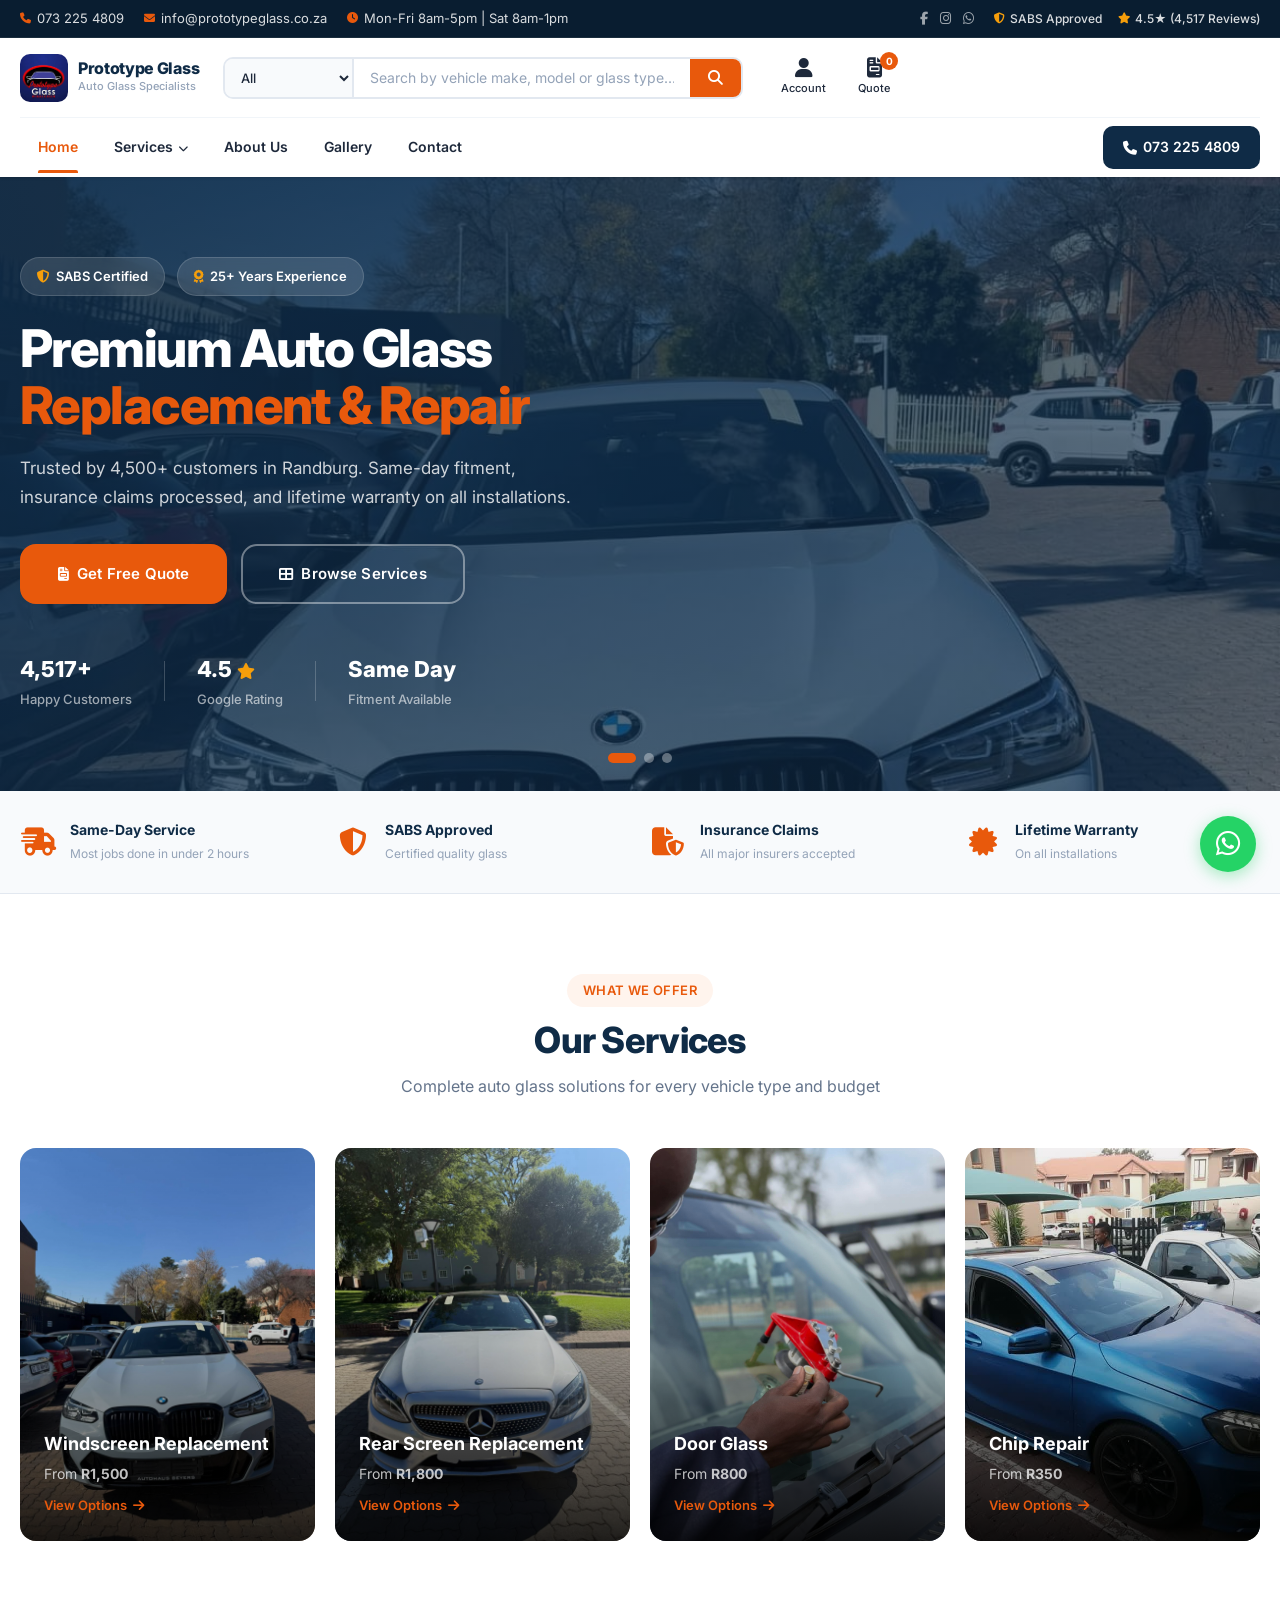
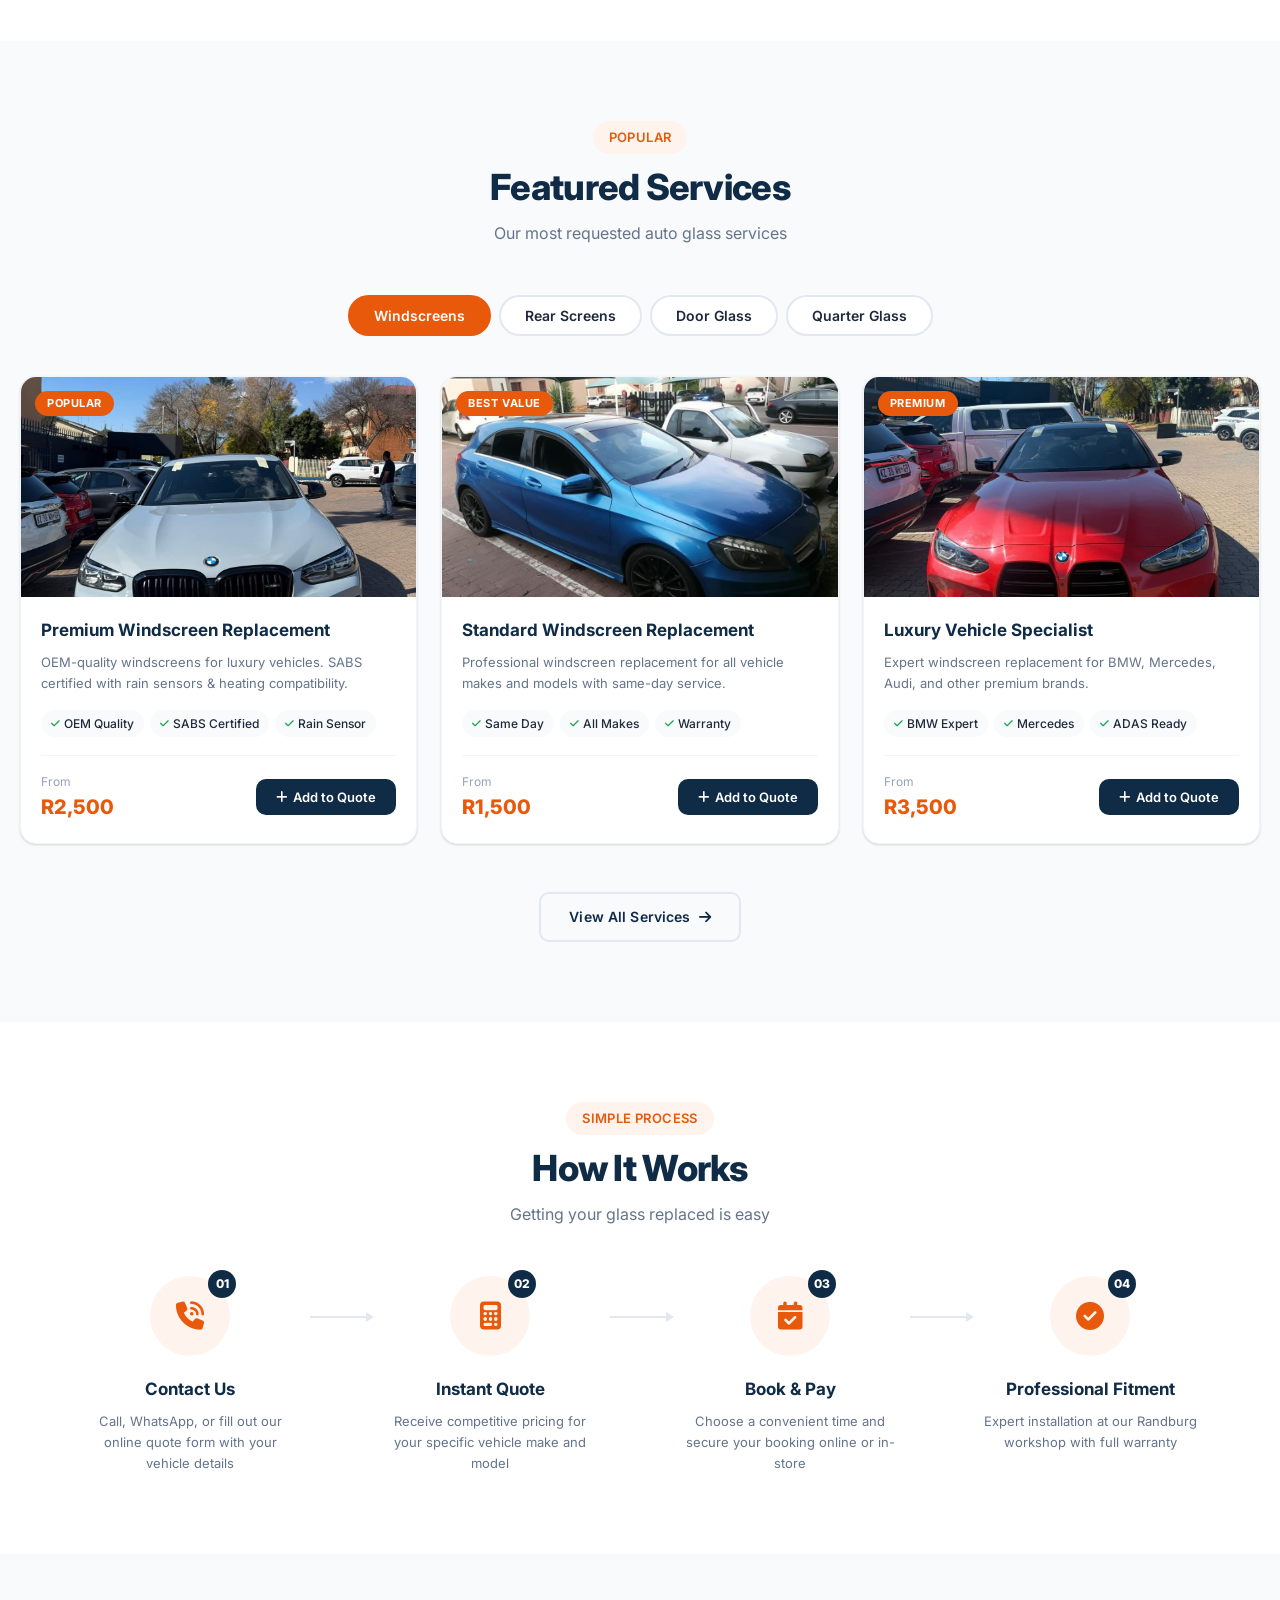
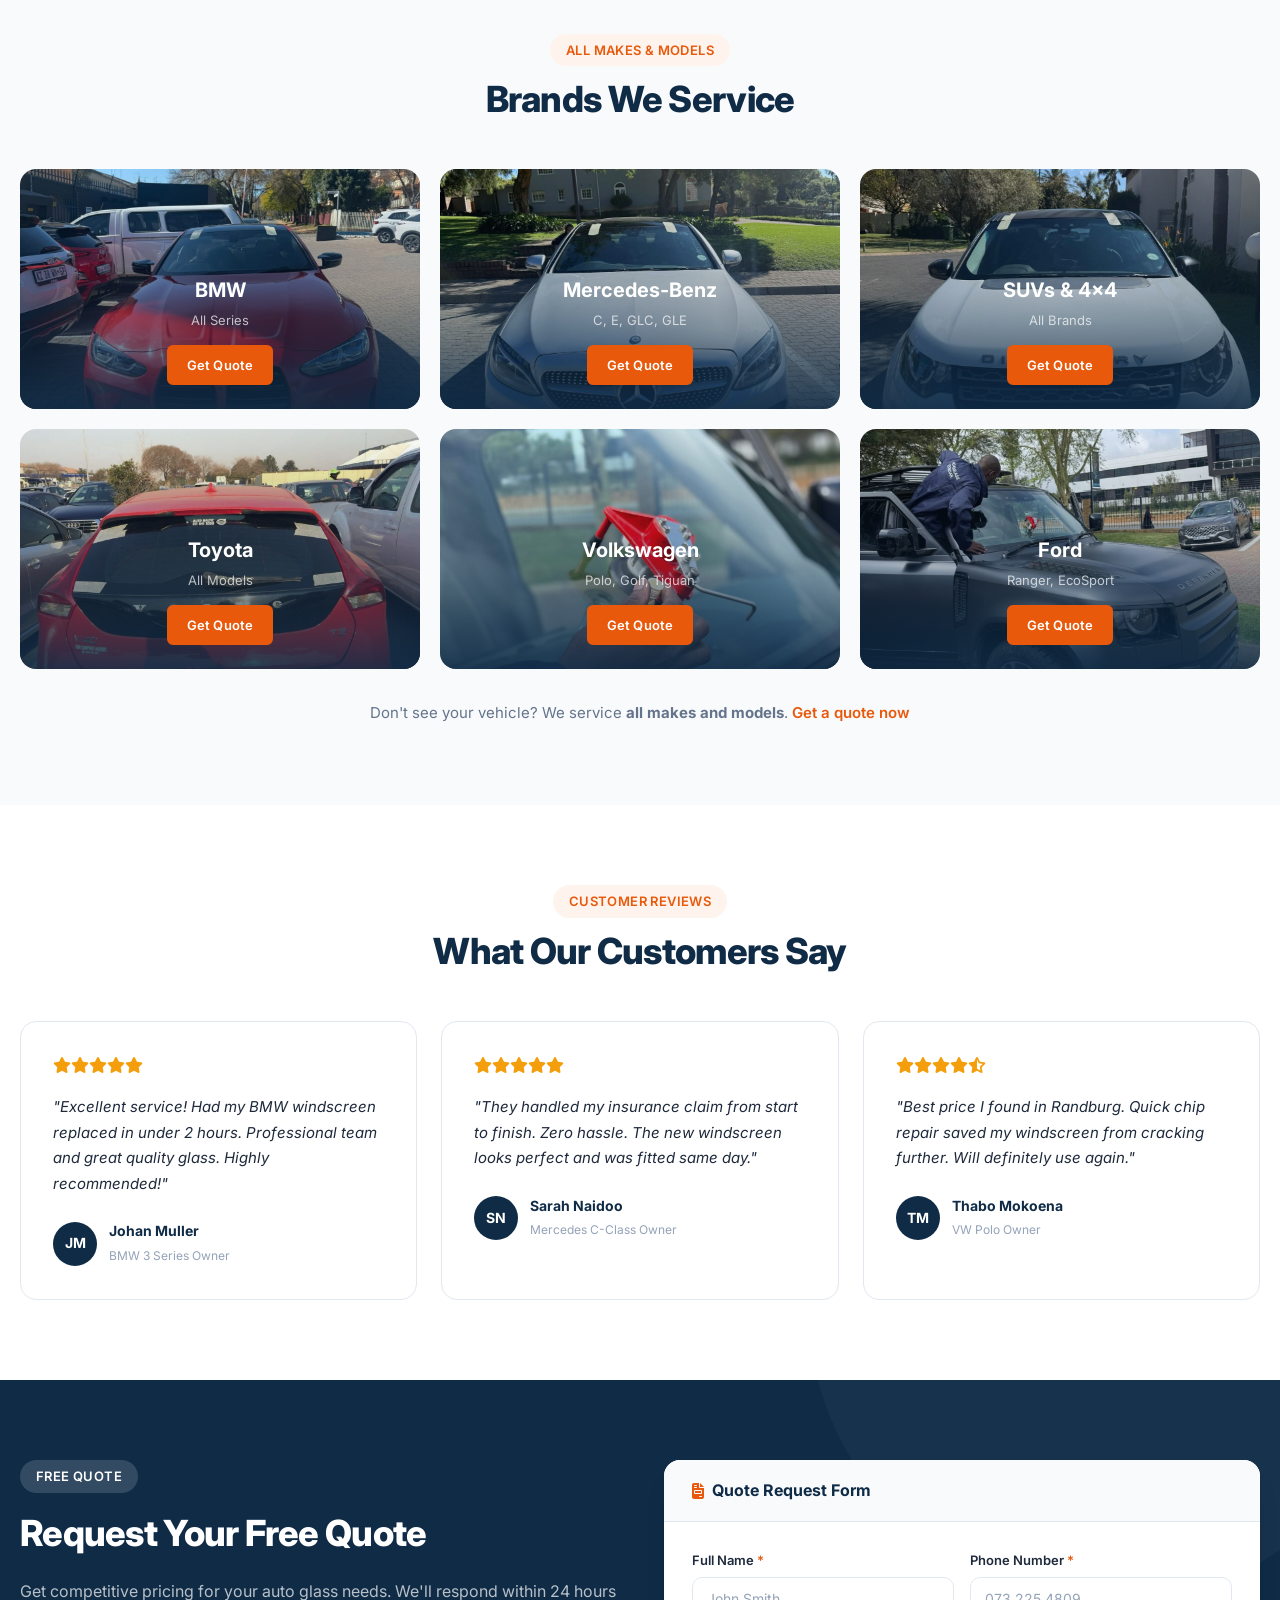
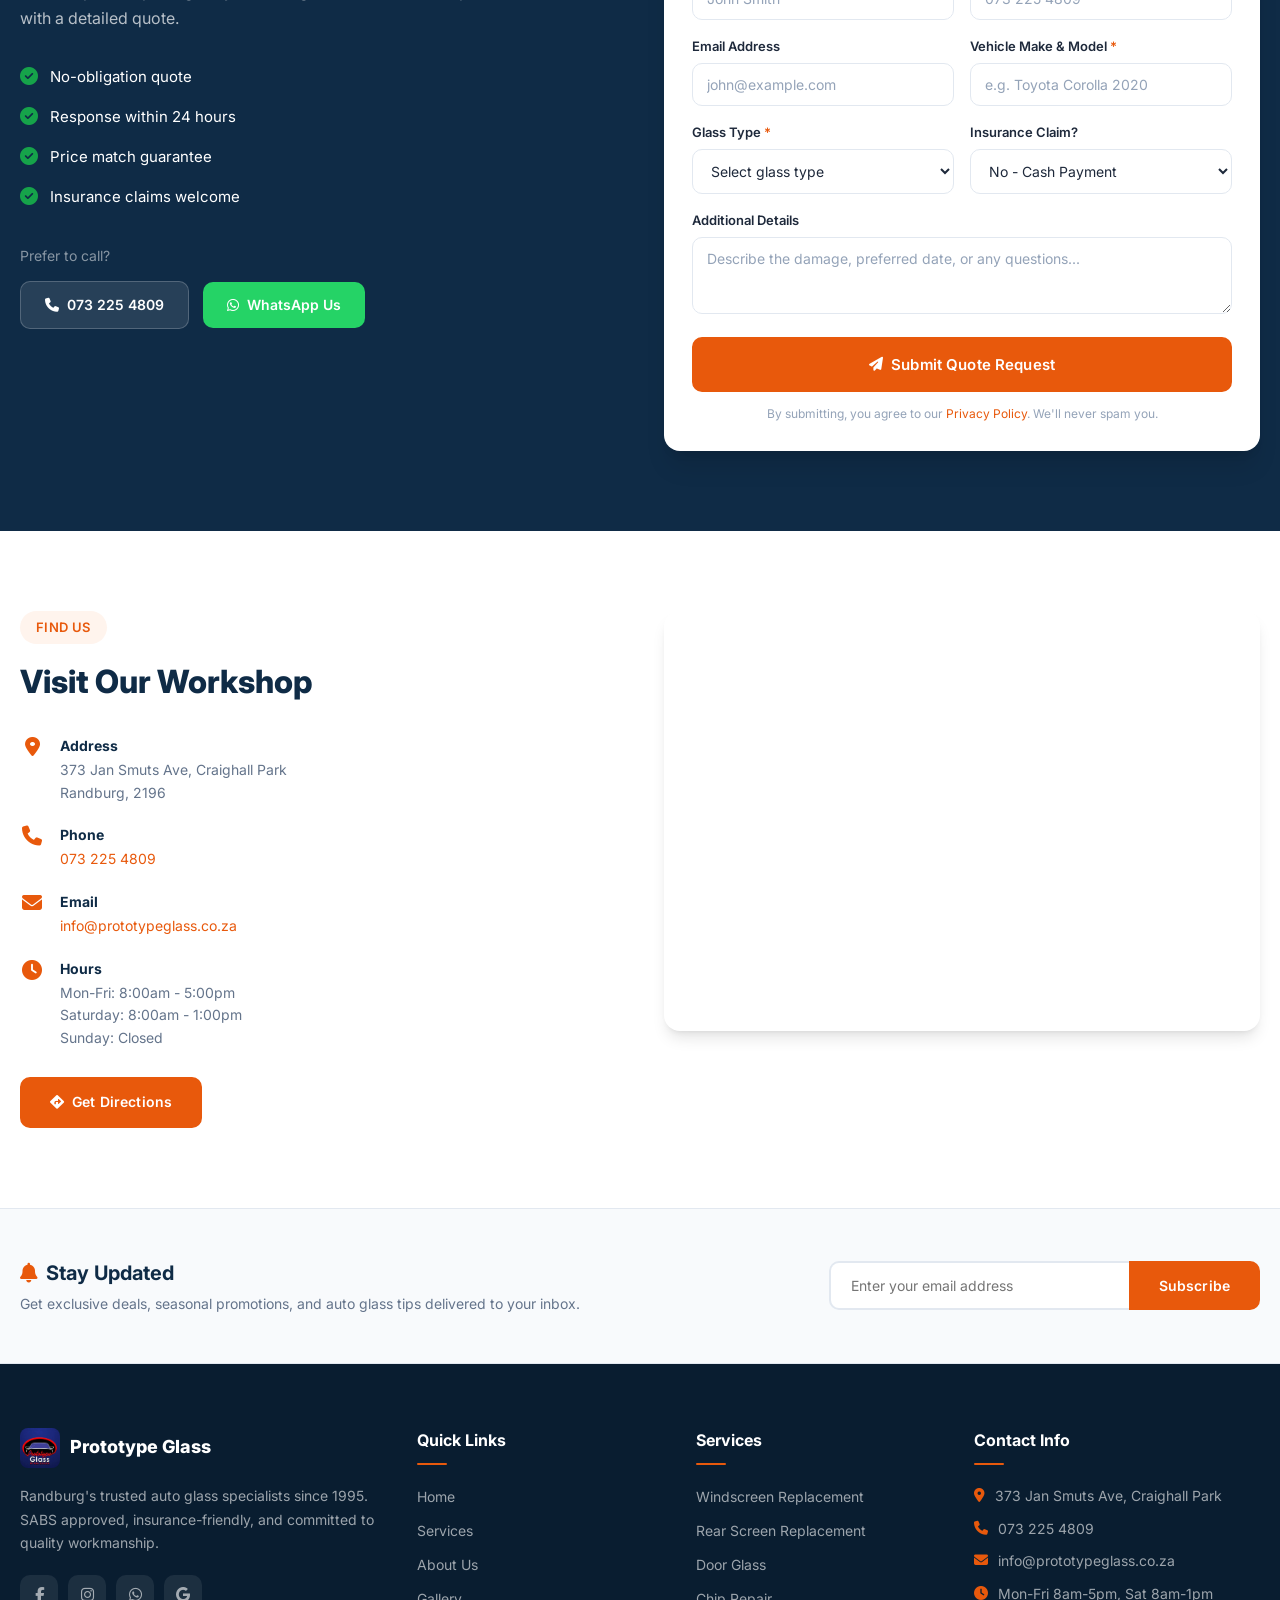
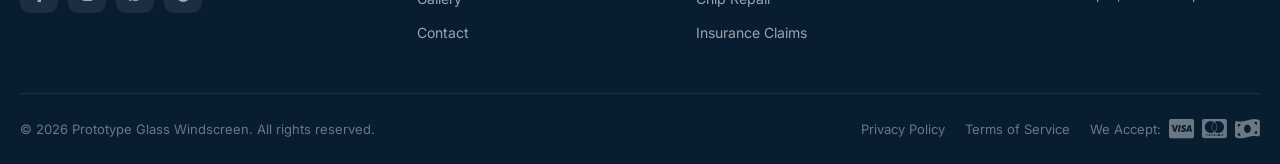
==== index.html @ 31b64b14 "Prototype Glass Windscreen - Professional e-commerce website - 5-page responsive website (index, ser" ====
<!DOCTYPE html>
<html lang="en">
<head>
    <meta charset="UTF-8">
    <meta name="viewport" content="width=device-width, initial-scale=1.0">
    <meta name="description" content="Prototype Glass Windscreen - Premium auto glass replacement & repair in Randburg. SABS approved, insurance claims, same-day service. 4.5★ rated.">
    <meta name="keywords" content="windscreen replacement, auto glass, Randburg, Craighall Park, car glass repair, SABS approved">
    <meta name="csrf-token" content="">
    <title>Prototype Glass Windscreen | Premium Auto Glass - Randburg</title>
    <link rel="stylesheet" href="css/styles.css">
    <link rel="preconnect" href="https://fonts.googleapis.com">
    <link rel="preconnect" href="https://fonts.gstatic.com" crossorigin>
    <link href="https://fonts.googleapis.com/css2?family=Inter:wght@300;400;500;600;700;800&display=swap" rel="stylesheet">
    <link rel="stylesheet" href="https://cdnjs.cloudflare.com/ajax/libs/font-awesome/6.5.1/css/all.min.css">
</head>
<body>
    <!-- Top Bar -->
    <div class="top-bar">
        <div class="container">
            <div class="top-bar-inner">
                <div class="top-bar-left">
                    <a href="tel:0732254809"><i class="fas fa-phone"></i> 073 225 4809</a>
                    <a href="mailto:info@prototypeglass.co.za"><i class="fas fa-envelope"></i> info@prototypeglass.co.za</a>
                    <span class="top-bar-hours"><i class="fas fa-clock"></i> Mon-Fri 8am-5pm | Sat 8am-1pm</span>
                </div>
                <div class="top-bar-right">
                    <div class="top-bar-social">
                        <a href="#" aria-label="Facebook"><i class="fab fa-facebook-f"></i></a>
                        <a href="#" aria-label="Instagram"><i class="fab fa-instagram"></i></a>
                        <a href="#" aria-label="WhatsApp"><i class="fab fa-whatsapp"></i></a>
                    </div>
                    <div class="top-bar-trust">
                        <span><i class="fas fa-shield-halved"></i> SABS Approved</span>
                        <span><i class="fas fa-star"></i> 4.5★ (4,517 Reviews)</span>
                    </div>
                </div>
            </div>
        </div>
    </div>

    <!-- Navigation -->
    <nav class="navbar" id="navbar">
        <div class="container">
            <div class="nav-wrapper">
                <a href="index.html" class="logo">
                    <img src="images/brands/logo.jpeg" alt="Prototype Glass Windscreen">
                    <div class="logo-text">
                        <span class="logo-name">Prototype Glass</span>
                        <span class="logo-tagline">Auto Glass Specialists</span>
                    </div>
                </a>

                <div class="nav-search" id="navSearch">
                    <form action="search.php" method="GET" class="search-form">
                        <select name="category" class="search-category">
                            <option value="all">All</option>
                            <option value="windscreen">Windscreens</option>
                            <option value="rear">Rear Glass</option>
                            <option value="door">Door Glass</option>
                            <option value="repair">Repairs</option>
                        </select>
                        <input type="text" name="q" placeholder="Search by vehicle make, model or glass type..." class="search-input" id="searchInput" autocomplete="off">
                        <button type="submit" class="search-btn"><i class="fas fa-search"></i></button>
                    </form>
                    <div class="search-results" id="searchResults"></div>
                </div>

                <div class="nav-actions">
                    <a href="contact.html" class="nav-action-btn" title="My Account">
                        <i class="fas fa-user"></i>
                        <span>Account</span>
                    </a>
                    <a href="#quote" class="nav-action-btn nav-quote-btn" title="Quote Basket" id="quoteBasketBtn">
                        <i class="fas fa-file-invoice"></i>
                        <span>Quote</span>
                        <span class="quote-count" id="quoteCount">0</span>
                    </a>
                </div>

                <button class="mobile-toggle" id="mobileToggle" aria-label="Menu">
                    <span></span>
                    <span></span>
                    <span></span>
                </button>
            </div>

            <div class="nav-menu-wrapper" id="navMenuWrapper">
                <ul class="nav-menu" id="navMenu">
                    <li><a href="index.html" class="active">Home</a></li>
                    <li class="has-dropdown">
                        <a href="services.html">Services <i class="fas fa-chevron-down"></i></a>
                        <div class="mega-dropdown">
                            <div class="mega-col">
                                <h4>Replacement</h4>
                                <a href="services.html#windscreen">Windscreen Replacement</a>
                                <a href="services.html#rear">Rear Screen Replacement</a>
                                <a href="services.html#door">Door Glass</a>
                                <a href="services.html#quarter">Quarter Glass</a>
                            </div>
                            <div class="mega-col">
                                <h4>Repair & More</h4>
                                <a href="services.html#chip">Chip Repair</a>
                                <a href="services.html#insurance">Insurance Claims</a>
                                <a href="services.html#calibration">ADAS Calibration</a>
                                <a href="services.html#tinting">Window Tinting</a>
                            </div>
                            <div class="mega-col mega-promo">
                                <img src="images/services/WhatsApp Image 2026-04-15 at 3.09.18 PM.jpeg" alt="Our Work">
                                <p>Premium quality auto glass for every vehicle</p>
                                <a href="services.html" class="mega-cta">View All Services</a>
                            </div>
                        </div>
                    </li>
                    <li><a href="about.html">About Us</a></li>
                    <li><a href="gallery.html">Gallery</a></li>
                    <li><a href="contact.html">Contact</a></li>
                </ul>
                <div class="nav-menu-cta">
                    <a href="tel:0732254809" class="nav-call-btn"><i class="fas fa-phone"></i> 073 225 4809</a>
                </div>
            </div>
        </div>
    </nav>

    <!-- Hero Section -->
    <section class="hero" id="home">
        <div class="hero-slider">
            <div class="hero-slide active" style="background-image: url('images/services/WhatsApp Image 2026-04-15 at 3.09.18 PM.jpeg')"></div>
            <div class="hero-slide" style="background-image: url('images/services/WhatsApp Image 2026-04-15 at 3.09.17 PM.jpeg')"></div>
            <div class="hero-slide" style="background-image: url('images/services/WhatsApp Image 2026-04-15 at 3.09.19 PM.jpeg')"></div>
        </div>
        <div class="hero-overlay"></div>
        <div class="container">
            <div class="hero-content">
                <div class="hero-badge-top">
                    <span><i class="fas fa-shield-halved"></i> SABS Certified</span>
                    <span><i class="fas fa-award"></i> 25+ Years Experience</span>
                </div>
                <h1>Premium Auto Glass<br><span class="text-accent">Replacement & Repair</span></h1>
                <p class="hero-desc">Trusted by 4,500+ customers in Randburg. Same-day fitment, insurance claims processed, and lifetime warranty on all installations.</p>
                <div class="hero-cta">
                    <a href="#quote" class="btn btn-primary btn-lg"><i class="fas fa-file-invoice"></i> Get Free Quote</a>
                    <a href="services.html" class="btn btn-outline-light btn-lg"><i class="fas fa-th-large"></i> Browse Services</a>
                </div>
                <div class="hero-stats">
                    <div class="hero-stat">
                        <strong>4,517+</strong>
                        <span>Happy Customers</span>
                    </div>
                    <div class="hero-stat-divider"></div>
                    <div class="hero-stat">
                        <strong>4.5 <i class="fas fa-star"></i></strong>
                        <span>Google Rating</span>
                    </div>
                    <div class="hero-stat-divider"></div>
                    <div class="hero-stat">
                        <strong>Same Day</strong>
                        <span>Fitment Available</span>
                    </div>
                </div>
            </div>
        </div>
        <div class="hero-slider-nav">
            <button class="slider-dot active" data-slide="0"></button>
            <button class="slider-dot" data-slide="1"></button>
            <button class="slider-dot" data-slide="2"></button>
        </div>
    </section>

    <!-- Trust Bar -->
    <section class="trust-bar">
        <div class="container">
            <div class="trust-items">
                <div class="trust-item">
                    <i class="fas fa-truck-fast"></i>
                    <div>
                        <strong>Same-Day Service</strong>
                        <span>Most jobs done in under 2 hours</span>
                    </div>
                </div>
                <div class="trust-item">
                    <i class="fas fa-shield-halved"></i>
                    <div>
                        <strong>SABS Approved</strong>
                        <span>Certified quality glass</span>
                    </div>
                </div>
                <div class="trust-item">
                    <i class="fas fa-file-shield"></i>
                    <div>
                        <strong>Insurance Claims</strong>
                        <span>All major insurers accepted</span>
                    </div>
                </div>
                <div class="trust-item">
                    <i class="fas fa-certificate"></i>
                    <div>
                        <strong>Lifetime Warranty</strong>
                        <span>On all installations</span>
                    </div>
                </div>
            </div>
        </div>
    </section>

    <!-- Service Categories -->
    <section class="categories" id="services">
        <div class="container">
            <div class="section-header">
                <span class="section-badge">What We Offer</span>
                <h2>Our Services</h2>
                <p>Complete auto glass solutions for every vehicle type and budget</p>
            </div>
            <div class="category-grid">
                <a href="services.html#windscreen" class="category-card">
                    <div class="category-img">
                        <img src="images/services/WhatsApp Image 2026-04-15 at 3.09.18 PM.jpeg" alt="Windscreen Replacement" loading="lazy">
                        <div class="category-overlay"></div>
                    </div>
                    <div class="category-info">
                        <h3>Windscreen Replacement</h3>
                        <p>From <strong>R1,500</strong></p>
                        <span class="category-link">View Options <i class="fas fa-arrow-right"></i></span>
                    </div>
                </a>
                <a href="services.html#rear" class="category-card">
                    <div class="category-img">
                        <img src="images/services/WhatsApp Image 2026-04-15 at 3.09.18 PM (1).jpeg" alt="Rear Screen Replacement" loading="lazy">
                        <div class="category-overlay"></div>
                    </div>
                    <div class="category-info">
                        <h3>Rear Screen Replacement</h3>
                        <p>From <strong>R1,800</strong></p>
                        <span class="category-link">View Options <i class="fas fa-arrow-right"></i></span>
                    </div>
                </a>
                <a href="services.html#door" class="category-card">
                    <div class="category-img">
                        <img src="images/services/WhatsApp Image 2026-04-15 at 3.09.17 PM (1).jpeg" alt="Door Glass" loading="lazy">
                        <div class="category-overlay"></div>
                    </div>
                    <div class="category-info">
                        <h3>Door Glass</h3>
                        <p>From <strong>R800</strong></p>
                        <span class="category-link">View Options <i class="fas fa-arrow-right"></i></span>
                    </div>
                </a>
                <a href="services.html#chip" class="category-card">
                    <div class="category-img">
                        <img src="images/services/WhatsApp Image 2026-04-15 at 3.09.16 PM.jpeg" alt="Chip Repair" loading="lazy">
                        <div class="category-overlay"></div>
                    </div>
                    <div class="category-info">
                        <h3>Chip Repair</h3>
                        <p>From <strong>R350</strong></p>
                        <span class="category-link">View Options <i class="fas fa-arrow-right"></i></span>
                    </div>
                </a>
                <a href="services.html#insurance" class="category-card category-card-wide">
                    <div class="category-img">
                        <img src="images/services/WhatsApp Image 2026-04-15 at 3.09.19 PM.jpeg" alt="Insurance Claims" loading="lazy">
                        <div class="category-overlay"></div>
                    </div>
                    <div class="category-info">
                        <h3>Insurance Claims</h3>
                        <p>We handle <strong>all paperwork</strong></p>
                        <span class="category-link">Learn More <i class="fas fa-arrow-right"></i></span>
                    </div>
                </a>
            </div>
        </div>
    </section>

    <!-- Featured Products / Services -->
    <section class="products" id="products">
        <div class="container">
            <div class="section-header">
                <span class="section-badge">Popular</span>
                <h2>Featured Services</h2>
                <p>Our most requested auto glass services</p>
            </div>
            <div class="product-tabs">
                <button class="product-tab active" data-tab="windscreens">Windscreens</button>
                <button class="product-tab" data-tab="rearscreens">Rear Screens</button>
                <button class="product-tab" data-tab="doorglass">Door Glass</button>
                <button class="product-tab" data-tab="quarterglass">Quarter Glass</button>
            </div>
            <div class="product-grid" id="productGrid">
                <!-- Populated by JS -->
            </div>
            <div class="products-footer">
                <a href="services.html" class="btn btn-outline">View All Services <i class="fas fa-arrow-right"></i></a>
            </div>
        </div>
    </section>

    <!-- How It Works -->
    <section class="process">
        <div class="container">
            <div class="section-header">
                <span class="section-badge">Simple Process</span>
                <h2>How It Works</h2>
                <p>Getting your glass replaced is easy</p>
            </div>
            <div class="process-timeline">
                <div class="process-step">
                    <div class="process-icon">
                        <i class="fas fa-phone-volume"></i>
                        <span class="process-num">01</span>
                    </div>
                    <h3>Contact Us</h3>
                    <p>Call, WhatsApp, or fill out our online quote form with your vehicle details</p>
                </div>
                <div class="process-connector"></div>
                <div class="process-step">
                    <div class="process-icon">
                        <i class="fas fa-calculator"></i>
                        <span class="process-num">02</span>
                    </div>
                    <h3>Instant Quote</h3>
                    <p>Receive competitive pricing for your specific vehicle make and model</p>
                </div>
                <div class="process-connector"></div>
                <div class="process-step">
                    <div class="process-icon">
                        <i class="fas fa-calendar-check"></i>
                        <span class="process-num">03</span>
                    </div>
                    <h3>Book & Pay</h3>
                    <p>Choose a convenient time and secure your booking online or in-store</p>
                </div>
                <div class="process-connector"></div>
                <div class="process-step">
                    <div class="process-icon">
                        <i class="fas fa-check-circle"></i>
                        <span class="process-num">04</span>
                    </div>
                    <h3>Professional Fitment</h3>
                    <p>Expert installation at our Randburg workshop with full warranty</p>
                </div>
            </div>
        </div>
    </section>

    <!-- Brands We Service -->
    <section class="brands-section">
        <div class="container">
            <div class="section-header">
                <span class="section-badge">All Makes & Models</span>
                <h2>Brands We Service</h2>
            </div>
            <div class="brands-showcase">
                <div class="brand-item">
                    <img src="images/services/WhatsApp Image 2026-04-15 at 3.09.17 PM.jpeg" alt="BMW" loading="lazy">
                    <div class="brand-overlay">
                        <h4>BMW</h4>
                        <span>All Series</span>
                        <a href="#quote" class="btn btn-sm btn-primary">Get Quote</a>
                    </div>
                </div>
                <div class="brand-item">
                    <img src="images/services/WhatsApp Image 2026-04-15 at 3.09.18 PM (1).jpeg" alt="Mercedes-Benz" loading="lazy">
                    <div class="brand-overlay">
                        <h4>Mercedes-Benz</h4>
                        <span>C, E, GLC, GLE</span>
                        <a href="#quote" class="btn btn-sm btn-primary">Get Quote</a>
                    </div>
                </div>
                <div class="brand-item">
                    <img src="images/services/WhatsApp Image 2026-04-15 at 3.09.19 PM.jpeg" alt="SUVs & 4x4" loading="lazy">
                    <div class="brand-overlay">
                        <h4>SUVs & 4x4</h4>
                        <span>All Brands</span>
                        <a href="#quote" class="btn btn-sm btn-primary">Get Quote</a>
                    </div>
                </div>
                <div class="brand-item">
                    <img src="images/services/WhatsApp Image 2026-04-15 at 3.09.16 PM (1).jpeg" alt="Toyota" loading="lazy">
                    <div class="brand-overlay">
                        <h4>Toyota</h4>
                        <span>All Models</span>
                        <a href="#quote" class="btn btn-sm btn-primary">Get Quote</a>
                    </div>
                </div>
                <div class="brand-item">
                    <img src="images/services/WhatsApp Image 2026-04-15 at 3.09.17 PM (1).jpeg" alt="VW" loading="lazy">
                    <div class="brand-overlay">
                        <h4>Volkswagen</h4>
                        <span>Polo, Golf, Tiguan</span>
                        <a href="#quote" class="btn btn-sm btn-primary">Get Quote</a>
                    </div>
                </div>
                <div class="brand-item">
                    <img src="images/services/WhatsApp Image 2026-04-15 at 3.09.18 PM (2).jpeg" alt="Ford" loading="lazy">
                    <div class="brand-overlay">
                        <h4>Ford</h4>
                        <span>Ranger, EcoSport</span>
                        <a href="#quote" class="btn btn-sm btn-primary">Get Quote</a>
                    </div>
                </div>
            </div>
            <p class="brands-note">Don't see your vehicle? We service <strong>all makes and models</strong>. <a href="#quote">Get a quote now</a></p>
        </div>
    </section>

    <!-- Testimonials -->
    <section class="testimonials">
        <div class="container">
            <div class="section-header">
                <span class="section-badge">Customer Reviews</span>
                <h2>What Our Customers Say</h2>
            </div>
            <div class="testimonial-slider" id="testimonialSlider">
                <div class="testimonial-card">
                    <div class="testimonial-stars">
                        <i class="fas fa-star"></i><i class="fas fa-star"></i><i class="fas fa-star"></i><i class="fas fa-star"></i><i class="fas fa-star"></i>
                    </div>
                    <p>"Excellent service! Had my BMW windscreen replaced in under 2 hours. Professional team and great quality glass. Highly recommended!"</p>
                    <div class="testimonial-author">
                        <div class="author-avatar">JM</div>
                        <div>
                            <strong>Johan Muller</strong>
                            <span>BMW 3 Series Owner</span>
                        </div>
                    </div>
                </div>
                <div class="testimonial-card">
                    <div class="testimonial-stars">
                        <i class="fas fa-star"></i><i class="fas fa-star"></i><i class="fas fa-star"></i><i class="fas fa-star"></i><i class="fas fa-star"></i>
                    </div>
                    <p>"They handled my insurance claim from start to finish. Zero hassle. The new windscreen looks perfect and was fitted same day."</p>
                    <div class="testimonial-author">
                        <div class="author-avatar">SN</div>
                        <div>
                            <strong>Sarah Naidoo</strong>
                            <span>Mercedes C-Class Owner</span>
                        </div>
                    </div>
                </div>
                <div class="testimonial-card">
                    <div class="testimonial-stars">
                        <i class="fas fa-star"></i><i class="fas fa-star"></i><i class="fas fa-star"></i><i class="fas fa-star"></i><i class="fas fa-star-half-stroke"></i>
                    </div>
                    <p>"Best price I found in Randburg. Quick chip repair saved my windscreen from cracking further. Will definitely use again."</p>
                    <div class="testimonial-author">
                        <div class="author-avatar">TM</div>
                        <div>
                            <strong>Thabo Mokoena</strong>
                            <span>VW Polo Owner</span>
                        </div>
                    </div>
                </div>
            </div>
        </div>
    </section>

    <!-- Quote Section -->
    <section class="quote-section" id="quote">
        <div class="container">
            <div class="quote-wrapper">
                <div class="quote-info">
                    <span class="section-badge section-badge-light">Free Quote</span>
                    <h2>Request Your Free Quote</h2>
                    <p>Get competitive pricing for your auto glass needs. We'll respond within 24 hours with a detailed quote.</p>
                    <div class="quote-features">
                        <div class="quote-feature">
                            <i class="fas fa-check-circle"></i>
                            <span>No-obligation quote</span>
                        </div>
                        <div class="quote-feature">
                            <i class="fas fa-check-circle"></i>
                            <span>Response within 24 hours</span>
                        </div>
                        <div class="quote-feature">
                            <i class="fas fa-check-circle"></i>
                            <span>Price match guarantee</span>
                        </div>
                        <div class="quote-feature">
                            <i class="fas fa-check-circle"></i>
                            <span>Insurance claims welcome</span>
                        </div>
                    </div>
                    <div class="quote-contact">
                        <p>Prefer to call?</p>
                        <a href="tel:0732254809" class="quote-phone"><i class="fas fa-phone"></i> 073 225 4809</a>
                        <a href="https://wa.me/27732254809" class="quote-whatsapp" target="_blank"><i class="fab fa-whatsapp"></i> WhatsApp Us</a>
                    </div>
                </div>
                <div class="quote-form-card">
                    <div class="quote-form-header">
                        <h3><i class="fas fa-file-invoice"></i> Quote Request Form</h3>
                    </div>
                    <form id="quoteForm" action="php/submit-quote.php" method="POST">
                        <div class="form-row">
                            <div class="form-group">
                                <label for="name">Full Name <span class="required">*</span></label>
                                <input type="text" id="name" name="name" placeholder="John Smith" required>
                            </div>
                            <div class="form-group">
                                <label for="phone">Phone Number <span class="required">*</span></label>
                                <input type="tel" id="phone" name="phone" placeholder="073 225 4809" required>
                            </div>
                        </div>
                        <div class="form-row">
                            <div class="form-group">
                                <label for="email">Email Address</label>
                                <input type="email" id="email" name="email" placeholder="john@example.com">
                            </div>
                            <div class="form-group">
                                <label for="vehicle">Vehicle Make & Model <span class="required">*</span></label>
                                <input type="text" id="vehicle" name="vehicle" placeholder="e.g. Toyota Corolla 2020" required>
                            </div>
                        </div>
                        <div class="form-row">
                            <div class="form-group">
                                <label for="glassType">Glass Type <span class="required">*</span></label>
                                <select id="glassType" name="glassType" required>
                                    <option value="">Select glass type</option>
                                    <option value="windscreen">Windscreen</option>
                                    <option value="rear-screen">Rear Screen</option>
                                    <option value="door-glass">Door Glass</option>
                                    <option value="quarter-glass">Quarter Glass</option>
                                    <option value="chip-repair">Chip Repair</option>
                                    <option value="other">Other</option>
                                </select>
                            </div>
                            <div class="form-group">
                                <label for="insurance">Insurance Claim?</label>
                                <select id="insurance" name="insurance">
                                    <option value="no">No - Cash Payment</option>
                                    <option value="yes">Yes - Insurance Claim</option>
                                </select>
                            </div>
                        </div>
                        <div class="form-group">
                            <label for="message">Additional Details</label>
                            <textarea id="message" name="message" rows="3" placeholder="Describe the damage, preferred date, or any questions..."></textarea>
                        </div>
                        <button type="submit" class="btn btn-primary btn-block">
                            <i class="fas fa-paper-plane"></i> Submit Quote Request
                        </button>
                        <p class="form-disclaimer">By submitting, you agree to our <a href="#">Privacy Policy</a>. We'll never spam you.</p>
                    </form>
                </div>
            </div>
        </div>
    </section>

    <!-- Location -->
    <section class="location-section" id="location">
        <div class="container">
            <div class="location-grid">
                <div class="location-info">
                    <span class="section-badge">Find Us</span>
                    <h2>Visit Our Workshop</h2>
                    <div class="location-details">
                        <div class="location-detail">
                            <i class="fas fa-location-dot"></i>
                            <div>
                                <strong>Address</strong>
                                <p>373 Jan Smuts Ave, Craighall Park<br>Randburg, 2196</p>
                            </div>
                        </div>
                        <div class="location-detail">
                            <i class="fas fa-phone"></i>
                            <div>
                                <strong>Phone</strong>
                                <p><a href="tel:0732254809">073 225 4809</a></p>
                            </div>
                        </div>
                        <div class="location-detail">
                            <i class="fas fa-envelope"></i>
                            <div>
                                <strong>Email</strong>
                                <p><a href="mailto:info@prototypeglass.co.za">info@prototypeglass.co.za</a></p>
                            </div>
                        </div>
                        <div class="location-detail">
                            <i class="fas fa-clock"></i>
                            <div>
                                <strong>Hours</strong>
                                <p>Mon-Fri: 8:00am - 5:00pm<br>Saturday: 8:00am - 1:00pm<br>Sunday: Closed</p>
                            </div>
                        </div>
                    </div>
                    <a href="contact.html" class="btn btn-primary"><i class="fas fa-directions"></i> Get Directions</a>
                </div>
                <div class="location-map">
                    <iframe 
                        src="https://www.google.com/maps/embed?pb=!1m18!1m12!1m3!1d3583.123456789!2d28.044123456789!3d-26.134567890123!2m3!1f0!2f0!3f0!3m2!1i1024!2i768!4f13.1!3m3!1m2!1s0x0%3A0x0!2zMjbCsDA4JzA0LjQiUyAyOMKwMDInMzguOCJF!5e0!3m2!1sen!2sza!4v1234567890123!5m2!1sen!2sza" 
                        width="100%" 
                        height="100%" 
                        style="border:0; border-radius: 16px;" 
                        allowfullscreen="" 
                        loading="lazy"
                        referrerpolicy="no-referrer-when-downgrade">
                    </iframe>
                </div>
            </div>
        </div>
    </section>

    <!-- Newsletter -->
    <section class="newsletter">
        <div class="container">
            <div class="newsletter-inner">
                <div class="newsletter-text">
                    <h3><i class="fas fa-bell"></i> Stay Updated</h3>
                    <p>Get exclusive deals, seasonal promotions, and auto glass tips delivered to your inbox.</p>
                </div>
                <form class="newsletter-form" action="php/newsletter.php" method="POST">
                    <input type="email" name="newsletter_email" placeholder="Enter your email address" required>
                    <button type="submit" class="btn btn-primary">Subscribe</button>
                </form>
            </div>
        </div>
    </section>

    <!-- Footer -->
    <footer class="footer">
        <div class="container">
            <div class="footer-top">
                <div class="footer-col footer-about">
                    <a href="index.html" class="footer-logo">
                        <img src="images/brands/logo.jpeg" alt="Prototype Glass">
                        <span>Prototype Glass</span>
                    </a>
                    <p>Randburg's trusted auto glass specialists since 1995. SABS approved, insurance-friendly, and committed to quality workmanship.</p>
                    <div class="footer-social">
                        <a href="#" aria-label="Facebook"><i class="fab fa-facebook-f"></i></a>
                        <a href="#" aria-label="Instagram"><i class="fab fa-instagram"></i></a>
                        <a href="https://wa.me/27732254809" aria-label="WhatsApp"><i class="fab fa-whatsapp"></i></a>
                        <a href="#" aria-label="Google"><i class="fab fa-google"></i></a>
                    </div>
                </div>
                <div class="footer-col">
                    <h4>Quick Links</h4>
                    <ul>
                        <li><a href="index.html">Home</a></li>
                        <li><a href="services.html">Services</a></li>
                        <li><a href="about.html">About Us</a></li>
                        <li><a href="gallery.html">Gallery</a></li>
                        <li><a href="contact.html">Contact</a></li>
                    </ul>
                </div>
                <div class="footer-col">
                    <h4>Services</h4>
                    <ul>
                        <li><a href="services.html#windscreen">Windscreen Replacement</a></li>
                        <li><a href="services.html#rear">Rear Screen Replacement</a></li>
                        <li><a href="services.html#door">Door Glass</a></li>
                        <li><a href="services.html#chip">Chip Repair</a></li>
                        <li><a href="services.html#insurance">Insurance Claims</a></li>
                    </ul>
                </div>
                <div class="footer-col">
                    <h4>Contact Info</h4>
                    <ul class="footer-contact">
                        <li><i class="fas fa-location-dot"></i> 373 Jan Smuts Ave, Craighall Park</li>
                        <li><i class="fas fa-phone"></i> <a href="tel:0732254809">073 225 4809</a></li>
                        <li><i class="fas fa-envelope"></i> <a href="mailto:info@prototypeglass.co.za">info@prototypeglass.co.za</a></li>
                        <li><i class="fas fa-clock"></i> Mon-Fri 8am-5pm, Sat 8am-1pm</li>
                    </ul>
                </div>
            </div>
            <div class="footer-bottom">
                <div class="footer-bottom-left">
                    <p>&copy; 2026 Prototype Glass Windscreen. All rights reserved.</p>
                </div>
                <div class="footer-bottom-right">
                    <a href="#">Privacy Policy</a>
                    <a href="#">Terms of Service</a>
                    <div class="footer-payment">
                        <span>We Accept:</span>
                        <i class="fab fa-cc-visa"></i>
                        <i class="fab fa-cc-mastercard"></i>
                        <i class="fas fa-money-bill-wave"></i>
                    </div>
                </div>
            </div>
        </div>
    </footer>

    <!-- Scroll to Top -->
    <button id="scrollTop" class="scroll-top" aria-label="Scroll to top">
        <i class="fas fa-chevron-up"></i>
    </button>

    <!-- WhatsApp Float -->
    <a href="https://wa.me/27732254809" class="whatsapp-float" target="_blank" aria-label="Chat on WhatsApp">
        <i class="fab fa-whatsapp"></i>
    </a>

    <script src="js/main.js"></script>
</body>
</html>
---- css/styles.css ----
/* ============================================
   PROTOTYPE GLASS WINDSCREEN - E-COMMERCE CSS
   Professional Auto Glass Platform
   ============================================ */

/* === CSS Variables === */
:root {
    --primary: #0f2b46;
    --primary-dark: #091d30;
    --primary-light: #1a3d5c;
    --accent: #e8590c;
    --accent-hover: #d14b08;
    --accent-light: #fff4ed;
    --secondary: #0ea5e9;
    --secondary-light: #e0f2fe;
    --success: #16a34a;
    --warning: #f59e0b;
    --text: #1e293b;
    --text-light: #64748b;
    --text-muted: #94a3b8;
    --bg: #ffffff;
    --bg-light: #f8fafc;
    --bg-dark: #f1f5f9;
    --border: #e2e8f0;
    --border-light: #f1f5f9;
    --shadow-sm: 0 1px 2px rgba(0,0,0,0.05);
    --shadow: 0 1px 3px rgba(0,0,0,0.1), 0 1px 2px rgba(0,0,0,0.06);
    --shadow-md: 0 4px 6px -1px rgba(0,0,0,0.1), 0 2px 4px -2px rgba(0,0,0,0.1);
    --shadow-lg: 0 10px 15px -3px rgba(0,0,0,0.1), 0 4px 6px -4px rgba(0,0,0,0.1);
    --shadow-xl: 0 20px 25px -5px rgba(0,0,0,0.1), 0 8px 10px -6px rgba(0,0,0,0.1);
    --radius-sm: 6px;
    --radius: 10px;
    --radius-lg: 16px;
    --radius-xl: 24px;
    --transition: all 0.3s cubic-bezier(0.4, 0, 0.2, 1);
    --font: 'Inter', -apple-system, BlinkMacSystemFont, 'Segoe UI', sans-serif;
}

/* === Reset & Base === */
*, *::before, *::after {
    margin: 0;
    padding: 0;
    box-sizing: border-box;
}

html {
    scroll-behavior: smooth;
    -webkit-font-smoothing: antialiased;
}

body {
    font-family: var(--font);
    font-size: 15px;
    line-height: 1.6;
    color: var(--text);
    background: var(--bg);
    overflow-x: hidden;
}

img {
    max-width: 100%;
    height: auto;
    display: block;
}

a {
    text-decoration: none;
    color: inherit;
    transition: var(--transition);
}

ul { list-style: none; }

.container {
    max-width: 1280px;
    margin: 0 auto;
    padding: 0 20px;
}

/* === Buttons === */
.btn {
    display: inline-flex;
    align-items: center;
    gap: 8px;
    padding: 12px 28px;
    border-radius: var(--radius);
    font-weight: 600;
    font-size: 14px;
    border: 2px solid transparent;
    cursor: pointer;
    transition: var(--transition);
    font-family: var(--font);
    letter-spacing: 0.01em;
}
.btn i { font-size: 14px; }

.btn-primary {
    background: var(--accent);
    color: #fff;
    border-color: var(--accent);
}
.btn-primary:hover {
    background: var(--accent-hover);
    border-color: var(--accent-hover);
    transform: translateY(-2px);
    box-shadow: 0 6px 20px rgba(232, 89, 12, 0.35);
}

.btn-outline {
    background: transparent;
    color: var(--primary);
    border-color: var(--border);
}
.btn-outline:hover {
    border-color: var(--accent);
    color: var(--accent);
    transform: translateY(-2px);
}

.btn-outline-light {
    background: transparent;
    color: #fff;
    border-color: rgba(255,255,255,0.4);
}
.btn-outline-light:hover {
    background: #fff;
    color: var(--primary);
    border-color: #fff;
    transform: translateY(-2px);
}

.btn-lg {
    padding: 16px 36px;
    font-size: 15px;
    border-radius: var(--radius-lg);
}

.btn-sm {
    padding: 8px 18px;
    font-size: 13px;
    border-radius: var(--radius-sm);
}

.btn-block {
    width: 100%;
    justify-content: center;
    padding: 16px;
    font-size: 15px;
}

/* === Section Styling === */
.section-header {
    text-align: center;
    margin-bottom: 48px;
}

.section-badge {
    display: inline-block;
    background: var(--accent-light);
    color: var(--accent);
    padding: 6px 16px;
    border-radius: 50px;
    font-size: 13px;
    font-weight: 600;
    letter-spacing: 0.03em;
    text-transform: uppercase;
    margin-bottom: 12px;
}

.section-badge-light {
    background: rgba(255,255,255,0.15);
    color: #fff;
}

.section-header h2 {
    font-size: 36px;
    font-weight: 800;
    color: var(--primary);
    margin-bottom: 12px;
    letter-spacing: -0.02em;
    line-height: 1.2;
}

.section-header p {
    font-size: 16px;
    color: var(--text-light);
    max-width: 560px;
    margin: 0 auto;
}

/* ============================================
   TOP BAR
   ============================================ */
.top-bar {
    background: var(--primary-dark);
    color: rgba(255,255,255,0.85);
    font-size: 13px;
    padding: 8px 0;
    border-bottom: 1px solid rgba(255,255,255,0.08);
}

.top-bar-inner {
    display: flex;
    justify-content: space-between;
    align-items: center;
    flex-wrap: wrap;
    gap: 10px;
}

.top-bar-left {
    display: flex;
    align-items: center;
    gap: 20px;
}

.top-bar-left a {
    color: rgba(255,255,255,0.85);
    display: flex;
    align-items: center;
    gap: 6px;
}
.top-bar-left a:hover { color: var(--accent); }
.top-bar-left i { font-size: 11px; color: var(--accent); }

.top-bar-hours {
    display: flex;
    align-items: center;
    gap: 6px;
}
.top-bar-hours i { font-size: 11px; color: var(--accent); }

.top-bar-right {
    display: flex;
    align-items: center;
    gap: 20px;
}

.top-bar-social {
    display: flex;
    gap: 12px;
}
.top-bar-social a {
    color: rgba(255,255,255,0.6);
    font-size: 13px;
}
.top-bar-social a:hover { color: #fff; }

.top-bar-trust {
    display: flex;
    gap: 16px;
}
.top-bar-trust span {
    display: flex;
    align-items: center;
    gap: 5px;
    font-size: 12px;
    font-weight: 500;
}
.top-bar-trust i {
    color: var(--warning);
    font-size: 11px;
}

/* ============================================
   NAVBAR
   ============================================ */
.navbar {
    background: #fff;
    position: sticky;
    top: 0;
    z-index: 1000;
    box-shadow: var(--shadow);
    transition: var(--transition);
}

.navbar.scrolled {
    box-shadow: var(--shadow-lg);
}

.nav-wrapper {
    display: flex;
    align-items: center;
    gap: 24px;
    padding: 12px 0;
}

.logo {
    display: flex;
    align-items: center;
    gap: 10px;
    flex-shrink: 0;
}

.logo img {
    width: 48px;
    height: 48px;
    border-radius: 10px;
    object-fit: cover;
}

.logo-text {
    display: flex;
    flex-direction: column;
}

.logo-name {
    font-size: 16px;
    font-weight: 800;
    color: var(--primary);
    line-height: 1.1;
    letter-spacing: -0.02em;
}

.logo-tagline {
    font-size: 11px;
    color: var(--text-muted);
    font-weight: 500;
}

/* Search Bar */
.nav-search {
    flex: 1;
    max-width: 520px;
    position: relative;
}

.search-form {
    display: flex;
    border: 2px solid var(--border);
    border-radius: var(--radius);
    overflow: hidden;
    transition: var(--transition);
}

.search-form:focus-within {
    border-color: var(--accent);
    box-shadow: 0 0 0 3px rgba(232, 89, 12, 0.1);
}

.search-category {
    padding: 10px 12px;
    border: none;
    background: var(--bg-light);
    font-size: 13px;
    font-weight: 500;
    color: var(--text);
    border-right: 2px solid var(--border);
    cursor: pointer;
    font-family: var(--font);
    min-width: 110px;
}

.search-input {
    flex: 1;
    padding: 10px 16px;
    border: none;
    font-size: 14px;
    background: #fff;
    font-family: var(--font);
    color: var(--text);
    min-width: 0;
}
.search-input:focus { outline: none; }
.search-input::placeholder { color: var(--text-muted); }

.search-btn {
    padding: 10px 18px;
    background: var(--accent);
    border: none;
    color: #fff;
    cursor: pointer;
    font-size: 15px;
    transition: var(--transition);
}
.search-btn:hover { background: var(--accent-hover); }

.search-results {
    position: absolute;
    top: calc(100% + 4px);
    left: 0;
    right: 0;
    background: #fff;
    border-radius: var(--radius);
    box-shadow: var(--shadow-xl);
    display: none;
    z-index: 100;
    border: 1px solid var(--border);
    max-height: 320px;
    overflow-y: auto;
}

/* Nav Actions */
.nav-actions {
    display: flex;
    align-items: center;
    gap: 4px;
    flex-shrink: 0;
}

.nav-action-btn {
    display: flex;
    flex-direction: column;
    align-items: center;
    padding: 8px 14px;
    border-radius: var(--radius);
    color: var(--text);
    font-size: 11px;
    font-weight: 500;
    position: relative;
    transition: var(--transition);
}
.nav-action-btn i { font-size: 20px; margin-bottom: 2px; }
.nav-action-btn:hover {
    color: var(--accent);
    background: var(--accent-light);
}

.nav-quote-btn { position: relative; }

.quote-count {
    position: absolute;
    top: 2px;
    right: 6px;
    background: var(--accent);
    color: #fff;
    font-size: 10px;
    font-weight: 700;
    width: 18px;
    height: 18px;
    border-radius: 50%;
    display: flex;
    align-items: center;
    justify-content: center;
}

/* Mobile Toggle */
.mobile-toggle {
    display: none;
    flex-direction: column;
    gap: 5px;
    width: 28px;
    background: none;
    border: none;
    cursor: pointer;
    padding: 4px 0;
}
.mobile-toggle span {
    display: block;
    width: 100%;
    height: 2.5px;
    background: var(--primary);
    border-radius: 2px;
    transition: var(--transition);
}

/* Nav Menu */
.nav-menu-wrapper {
    border-top: 1px solid var(--border-light);
    display: flex;
    align-items: center;
}

.nav-menu {
    display: flex;
    align-items: center;
    gap: 0;
    padding: 0;
}

.nav-menu > li > a {
    display: flex;
    align-items: center;
    gap: 5px;
    padding: 14px 18px;
    font-size: 14px;
    font-weight: 600;
    color: var(--text);
    position: relative;
    transition: var(--transition);
}
.nav-menu > li > a i { font-size: 10px; }

.nav-menu > li > a::after {
    content: '';
    position: absolute;
    bottom: 0;
    left: 18px;
    right: 18px;
    height: 2.5px;
    background: var(--accent);
    border-radius: 2px 2px 0 0;
    transform: scaleX(0);
    transition: var(--transition);
}

.nav-menu > li > a:hover,
.nav-menu > li > a.active {
    color: var(--accent);
}

.nav-menu > li > a:hover::after,
.nav-menu > li > a.active::after {
    transform: scaleX(1);
}

.nav-menu-cta {
    margin-left: auto;
    padding: 8px 0;
}

.nav-call-btn {
    display: inline-flex;
    align-items: center;
    gap: 6px;
    padding: 10px 20px;
    background: var(--primary);
    color: #fff;
    border-radius: var(--radius);
    font-size: 14px;
    font-weight: 600;
}
.nav-call-btn:hover {
    background: var(--primary-light);
    transform: translateY(-1px);
}

/* Mega Dropdown */
.has-dropdown { position: relative; }

.mega-dropdown {
    position: absolute;
    top: 100%;
    left: 0;
    display: none;
    grid-template-columns: 1fr 1fr 200px;
    gap: 0;
    background: #fff;
    border-radius: 0 0 var(--radius-lg) var(--radius-lg);
    box-shadow: var(--shadow-xl);
    min-width: 580px;
    border: 1px solid var(--border);
    border-top: 3px solid var(--accent);
    z-index: 100;
    overflow: hidden;
}

.has-dropdown:hover .mega-dropdown {
    display: grid;
    animation: fadeDown 0.25s ease;
}

@keyframes fadeDown {
    from { opacity: 0; transform: translateY(-8px); }
    to { opacity: 1; transform: translateY(0); }
}

.mega-col {
    padding: 24px;
}

.mega-col h4 {
    font-size: 13px;
    font-weight: 700;
    color: var(--text-muted);
    text-transform: uppercase;
    letter-spacing: 0.05em;
    margin-bottom: 12px;
}

.mega-col a {
    display: block;
    padding: 7px 0;
    font-size: 14px;
    color: var(--text);
    font-weight: 500;
}
.mega-col a:hover { color: var(--accent); padding-left: 6px; }

.mega-promo {
    background: var(--bg-light);
    display: flex;
    flex-direction: column;
    align-items: center;
    text-align: center;
    gap: 10px;
}
.mega-promo img {
    width: 100%;
    height: 100px;
    object-fit: cover;
    border-radius: var(--radius);
}
.mega-promo p { font-size: 13px; color: var(--text-light); }
.mega-cta {
    font-size: 13px;
    font-weight: 600;
    color: var(--accent);
}

/* ============================================
   HERO
   ============================================ */
.hero {
    position: relative;
    min-height: 600px;
    display: flex;
    align-items: center;
    overflow: hidden;
    background: var(--primary-dark);
}

.hero-slider {
    position: absolute;
    inset: 0;
    z-index: 1;
}

.hero-slide {
    position: absolute;
    inset: 0;
    background-size: cover;
    background-position: center;
    opacity: 0;
    transition: opacity 1s ease;
}
.hero-slide.active { opacity: 1; }

.hero-overlay {
    position: absolute;
    inset: 0;
    background: linear-gradient(135deg, rgba(15, 43, 70, 0.92) 0%, rgba(15, 43, 70, 0.75) 50%, rgba(15, 43, 70, 0.6) 100%);
    z-index: 2;
}

.hero > .container {
    position: relative;
    z-index: 3;
    width: 100%;
    padding: 80px 20px;
}

.hero-content {
    max-width: 680px;
}

.hero-badge-top {
    display: flex;
    gap: 12px;
    margin-bottom: 24px;
    flex-wrap: wrap;
}

.hero-badge-top span {
    display: inline-flex;
    align-items: center;
    gap: 6px;
    background: rgba(255,255,255,0.12);
    backdrop-filter: blur(8px);
    color: #fff;
    padding: 8px 16px;
    border-radius: 50px;
    font-size: 13px;
    font-weight: 600;
    border: 1px solid rgba(255,255,255,0.15);
}
.hero-badge-top span i { color: var(--warning); }

.hero h1 {
    font-size: 52px;
    font-weight: 800;
    color: #fff;
    line-height: 1.1;
    letter-spacing: -0.03em;
    margin-bottom: 20px;
}

.text-accent { color: var(--accent); }

.hero-desc {
    font-size: 17px;
    color: rgba(255,255,255,0.8);
    line-height: 1.7;
    margin-bottom: 32px;
    max-width: 560px;
}

.hero-cta {
    display: flex;
    gap: 14px;
    flex-wrap: wrap;
    margin-bottom: 48px;
}

.hero-stats {
    display: flex;
    align-items: center;
    gap: 32px;
    flex-wrap: wrap;
}

.hero-stat {
    text-align: left;
}

.hero-stat strong {
    display: block;
    font-size: 22px;
    font-weight: 800;
    color: #fff;
}
.hero-stat strong i { color: var(--warning); font-size: 16px; }

.hero-stat span {
    font-size: 13px;
    color: rgba(255,255,255,0.6);
    font-weight: 500;
}

.hero-stat-divider {
    width: 1px;
    height: 40px;
    background: rgba(255,255,255,0.2);
}

.hero-slider-nav {
    position: absolute;
    bottom: 28px;
    left: 50%;
    transform: translateX(-50%);
    z-index: 10;
    display: flex;
    gap: 8px;
}

.slider-dot {
    width: 10px;
    height: 10px;
    border-radius: 50%;
    background: rgba(255,255,255,0.35);
    border: none;
    cursor: pointer;
    transition: var(--transition);
}
.slider-dot.active {
    background: var(--accent);
    width: 28px;
    border-radius: 5px;
}

/* ============================================
   TRUST BAR
   ============================================ */
.trust-bar {
    background: var(--bg-light);
    border-bottom: 1px solid var(--border);
    padding: 20px 0;
}

.trust-items {
    display: grid;
    grid-template-columns: repeat(4, 1fr);
    gap: 20px;
}

.trust-item {
    display: flex;
    align-items: center;
    gap: 14px;
    padding: 8px 0;
}

.trust-item > i {
    font-size: 28px;
    color: var(--accent);
    width: 36px;
    text-align: center;
    flex-shrink: 0;
}

.trust-item strong {
    display: block;
    font-size: 14px;
    font-weight: 700;
    color: var(--primary);
}

.trust-item span {
    font-size: 12px;
    color: var(--text-muted);
}

/* ============================================
   SERVICE CATEGORIES
   ============================================ */
.categories {
    padding: 80px 0;
}

.category-grid {
    display: grid;
    grid-template-columns: repeat(4, 1fr);
    gap: 20px;
}

.category-card {
    position: relative;
    border-radius: var(--radius-lg);
    overflow: hidden;
    display: block;
    aspect-ratio: 3/4;
}

.category-card-wide {
    grid-column: span 2;
    aspect-ratio: auto;
}

.category-img {
    position: absolute;
    inset: 0;
}

.category-img img {
    width: 100%;
    height: 100%;
    object-fit: cover;
    transition: transform 0.6s ease;
}

.category-card:hover .category-img img {
    transform: scale(1.08);
}

.category-overlay {
    position: absolute;
    inset: 0;
    background: linear-gradient(to top, rgba(0,0,0,0.85) 0%, rgba(0,0,0,0.2) 50%, rgba(0,0,0,0.05) 100%);
}

.category-info {
    position: absolute;
    bottom: 0;
    left: 0;
    right: 0;
    padding: 24px;
    z-index: 2;
    color: #fff;
}

.category-info h3 {
    font-size: 18px;
    font-weight: 700;
    margin-bottom: 4px;
}

.category-info p {
    font-size: 14px;
    color: rgba(255,255,255,0.75);
    margin-bottom: 8px;
}

.category-link {
    font-size: 13px;
    font-weight: 600;
    color: var(--accent);
    display: inline-flex;
    align-items: center;
    gap: 6px;
    transition: var(--transition);
}

.category-card:hover .category-link {
    gap: 10px;
}

/* ============================================
   PRODUCTS / FEATURED SERVICES
   ============================================ */
.products {
    padding: 80px 0;
    background: var(--bg-light);
}

.product-tabs {
    display: flex;
    justify-content: center;
    gap: 8px;
    margin-bottom: 40px;
    flex-wrap: wrap;
}

.product-tab {
    padding: 10px 24px;
    border: 2px solid var(--border);
    border-radius: 50px;
    background: #fff;
    font-size: 14px;
    font-weight: 600;
    color: var(--text);
    cursor: pointer;
    transition: var(--transition);
    font-family: var(--font);
}

.product-tab:hover {
    border-color: var(--accent);
    color: var(--accent);
}

.product-tab.active {
    background: var(--accent);
    border-color: var(--accent);
    color: #fff;
}

.product-grid {
    display: grid;
    grid-template-columns: repeat(3, 1fr);
    gap: 24px;
}

.product-card {
    background: #fff;
    border-radius: var(--radius-lg);
    overflow: hidden;
    box-shadow: var(--shadow);
    transition: var(--transition);
    border: 1px solid var(--border-light);
}

.product-card:hover {
    transform: translateY(-6px);
    box-shadow: var(--shadow-xl);
}

.product-card-img {
    position: relative;
    height: 220px;
    overflow: hidden;
}

.product-card-img img {
    width: 100%;
    height: 100%;
    object-fit: cover;
    transition: transform 0.5s ease;
}

.product-card:hover .product-card-img img {
    transform: scale(1.05);
}

.product-card-badge {
    position: absolute;
    top: 14px;
    left: 14px;
    background: var(--accent);
    color: #fff;
    padding: 4px 12px;
    border-radius: 50px;
    font-size: 11px;
    font-weight: 700;
    text-transform: uppercase;
    letter-spacing: 0.05em;
}

.product-card-body {
    padding: 20px;
}

.product-card-body h3 {
    font-size: 17px;
    font-weight: 700;
    color: var(--primary);
    margin-bottom: 8px;
}

.product-card-body p {
    font-size: 13px;
    color: var(--text-light);
    margin-bottom: 16px;
    line-height: 1.6;
}

.product-features {
    display: flex;
    flex-wrap: wrap;
    gap: 6px;
    margin-bottom: 18px;
}

.product-feature {
    background: var(--bg-light);
    color: var(--text);
    padding: 4px 10px;
    border-radius: 50px;
    font-size: 12px;
    font-weight: 500;
    display: inline-flex;
    align-items: center;
    gap: 4px;
}
.product-feature i {
    color: var(--success);
    font-size: 10px;
}

.product-card-footer {
    display: flex;
    align-items: center;
    justify-content: space-between;
    padding-top: 16px;
    border-top: 1px solid var(--border-light);
}

.product-price {
    font-size: 12px;
    color: var(--text-muted);
}
.product-price strong {
    display: block;
    font-size: 20px;
    color: var(--accent);
    font-weight: 800;
}

.btn-add-quote {
    display: inline-flex;
    align-items: center;
    gap: 6px;
    padding: 10px 20px;
    background: var(--primary);
    color: #fff;
    border-radius: var(--radius);
    font-size: 13px;
    font-weight: 600;
    border: none;
    cursor: pointer;
    transition: var(--transition);
    font-family: var(--font);
}
.btn-add-quote:hover {
    background: var(--accent);
    transform: translateY(-2px);
}

.products-footer {
    text-align: center;
    margin-top: 48px;
}

/* ============================================
   PROCESS / HOW IT WORKS
   ============================================ */
.process {
    padding: 80px 0;
    background: #fff;
}

.process-timeline {
    display: flex;
    align-items: flex-start;
    justify-content: center;
    gap: 0;
    flex-wrap: wrap;
}

.process-step {
    text-align: center;
    flex: 1;
    max-width: 240px;
    position: relative;
}

.process-icon {
    width: 80px;
    height: 80px;
    border-radius: 50%;
    background: var(--accent-light);
    display: flex;
    align-items: center;
    justify-content: center;
    margin: 0 auto 20px;
    position: relative;
    transition: var(--transition);
}
.process-icon i {
    font-size: 28px;
    color: var(--accent);
}

.process-num {
    position: absolute;
    top: -6px;
    right: -6px;
    width: 28px;
    height: 28px;
    background: var(--primary);
    color: #fff;
    border-radius: 50%;
    font-size: 12px;
    font-weight: 800;
    display: flex;
    align-items: center;
    justify-content: center;
}

.process-step:hover .process-icon {
    background: var(--accent);
    transform: translateY(-4px);
    box-shadow: 0 8px 24px rgba(232, 89, 12, 0.3);
}
.process-step:hover .process-icon i { color: #fff; }

.process-step h3 {
    font-size: 17px;
    font-weight: 700;
    color: var(--primary);
    margin-bottom: 8px;
}

.process-step p {
    font-size: 13px;
    color: var(--text-light);
    line-height: 1.6;
    padding: 0 10px;
}

.process-connector {
    width: 60px;
    height: 2px;
    background: var(--border);
    margin-top: 40px;
    flex-shrink: 0;
    position: relative;
}
.process-connector::after {
    content: '';
    position: absolute;
    right: -4px;
    top: -4px;
    width: 0;
    height: 0;
    border-top: 5px solid transparent;
    border-bottom: 5px solid transparent;
    border-left: 8px solid var(--border);
}

/* ============================================
   BRANDS SECTION
   ============================================ */
.brands-section {
    padding: 80px 0;
    background: var(--bg-light);
}

.brands-showcase {
    display: grid;
    grid-template-columns: repeat(3, 1fr);
    gap: 20px;
}

.brand-item {
    position: relative;
    border-radius: var(--radius-lg);
    overflow: hidden;
    height: 240px;
    cursor: pointer;
}

.brand-item img {
    width: 100%;
    height: 100%;
    object-fit: cover;
    transition: transform 0.5s ease;
}

.brand-item:hover img {
    transform: scale(1.08);
}

.brand-overlay {
    position: absolute;
    inset: 0;
    background: linear-gradient(to top, rgba(15, 43, 70, 0.9) 0%, rgba(15, 43, 70, 0.3) 50%, transparent 100%);
    display: flex;
    flex-direction: column;
    align-items: center;
    justify-content: flex-end;
    padding: 24px;
    color: #fff;
    text-align: center;
    transition: var(--transition);
}

.brand-item:hover .brand-overlay {
    background: linear-gradient(to top, rgba(15, 43, 70, 0.95) 0%, rgba(15, 43, 70, 0.5) 100%);
}

.brand-overlay h4 {
    font-size: 20px;
    font-weight: 700;
    margin-bottom: 4px;
}

.brand-overlay span {
    font-size: 13px;
    color: rgba(255,255,255,0.7);
    margin-bottom: 14px;
}

.brands-note {
    text-align: center;
    margin-top: 32px;
    font-size: 15px;
    color: var(--text-light);
}
.brands-note a {
    color: var(--accent);
    font-weight: 600;
}
.brands-note a:hover { text-decoration: underline; }

/* ============================================
   TESTIMONIALS
   ============================================ */
.testimonials {
    padding: 80px 0;
}

.testimonial-slider {
    display: grid;
    grid-template-columns: repeat(3, 1fr);
    gap: 24px;
}

.testimonial-card {
    background: #fff;
    padding: 32px;
    border-radius: var(--radius-lg);
    border: 1px solid var(--border);
    transition: var(--transition);
}

.testimonial-card:hover {
    box-shadow: var(--shadow-lg);
    transform: translateY(-4px);
    border-color: transparent;
}

.testimonial-stars {
    margin-bottom: 16px;
}
.testimonial-stars i { color: var(--warning); font-size: 16px; }

.testimonial-card > p {
    font-size: 15px;
    color: var(--text);
    line-height: 1.7;
    margin-bottom: 24px;
    font-style: italic;
}

.testimonial-author {
    display: flex;
    align-items: center;
    gap: 12px;
}

.author-avatar {
    width: 44px;
    height: 44px;
    border-radius: 50%;
    background: var(--primary);
    color: #fff;
    display: flex;
    align-items: center;
    justify-content: center;
    font-weight: 700;
    font-size: 14px;
}

.testimonial-author strong {
    display: block;
    font-size: 14px;
    font-weight: 700;
    color: var(--primary);
}

.testimonial-author span {
    font-size: 12px;
    color: var(--text-muted);
}

/* ============================================
   QUOTE SECTION
   ============================================ */
.quote-section {
    padding: 80px 0;
    background: var(--primary);
    position: relative;
    overflow: hidden;
}

.quote-section::before {
    content: '';
    position: absolute;
    top: -50%;
    right: -10%;
    width: 600px;
    height: 600px;
    border-radius: 50%;
    background: rgba(255,255,255,0.03);
}

.quote-wrapper {
    display: grid;
    grid-template-columns: 1fr 1fr;
    gap: 48px;
    align-items: start;
    position: relative;
    z-index: 1;
}

.quote-info {
    color: #fff;
}

.quote-info h2 {
    font-size: 36px;
    font-weight: 800;
    margin-bottom: 16px;
    letter-spacing: -0.02em;
}

.quote-info > p {
    font-size: 16px;
    color: rgba(255,255,255,0.7);
    margin-bottom: 32px;
    line-height: 1.7;
}

.quote-features {
    display: grid;
    gap: 16px;
    margin-bottom: 36px;
}

.quote-feature {
    display: flex;
    align-items: center;
    gap: 12px;
    font-size: 15px;
}
.quote-feature i { color: var(--success); font-size: 18px; }

.quote-contact p {
    font-size: 14px;
    color: rgba(255,255,255,0.5);
    margin-bottom: 14px;
}

.quote-phone,
.quote-whatsapp {
    display: inline-flex;
    align-items: center;
    gap: 8px;
    padding: 12px 24px;
    border-radius: var(--radius);
    font-weight: 600;
    font-size: 14px;
    transition: var(--transition);
    margin-right: 10px;
    margin-bottom: 8px;
}

.quote-phone {
    background: rgba(255,255,255,0.1);
    color: #fff;
    border: 1px solid rgba(255,255,255,0.2);
}
.quote-phone:hover { background: rgba(255,255,255,0.2); }

.quote-whatsapp {
    background: #25d366;
    color: #fff;
}
.quote-whatsapp:hover { background: #20bd5a; }

.quote-form-card {
    background: #fff;
    border-radius: var(--radius-lg);
    overflow: hidden;
    box-shadow: var(--shadow-xl);
}

.quote-form-header {
    background: var(--bg-light);
    padding: 18px 28px;
    border-bottom: 1px solid var(--border);
}

.quote-form-header h3 {
    font-size: 16px;
    font-weight: 700;
    color: var(--primary);
    display: flex;
    align-items: center;
    gap: 8px;
}
.quote-form-header i { color: var(--accent); }

.quote-form-card form {
    padding: 28px;
}

.form-row {
    display: grid;
    grid-template-columns: 1fr 1fr;
    gap: 16px;
}

.form-group {
    margin-bottom: 16px;
}

.form-group label {
    display: block;
    font-size: 13px;
    font-weight: 600;
    color: var(--text);
    margin-bottom: 6px;
}

.required { color: var(--accent); }

.form-group input,
.form-group select,
.form-group textarea {
    width: 100%;
    padding: 12px 14px;
    border: 1.5px solid var(--border);
    border-radius: var(--radius);
    font-size: 14px;
    font-family: var(--font);
    color: var(--text);
    background: #fff;
    transition: var(--transition);
}

.form-group input:focus,
.form-group select:focus,
.form-group textarea:focus {
    outline: none;
    border-color: var(--accent);
    box-shadow: 0 0 0 3px rgba(232, 89, 12, 0.1);
}

.form-group input::placeholder,
.form-group textarea::placeholder {
    color: var(--text-muted);
}

.form-group textarea { resize: vertical; }

.form-disclaimer {
    text-align: center;
    font-size: 12px;
    color: var(--text-muted);
    margin-top: 12px;
}
.form-disclaimer a { color: var(--accent); }

/* ============================================
   LOCATION
   ============================================ */
.location-section {
    padding: 80px 0;
}

.location-grid {
    display: grid;
    grid-template-columns: 1fr 1fr;
    gap: 48px;
    align-items: start;
}

.location-info h2 {
    font-size: 32px;
    font-weight: 800;
    color: var(--primary);
    margin-bottom: 28px;
}

.location-details {
    display: grid;
    gap: 20px;
    margin-bottom: 28px;
}

.location-detail {
    display: flex;
    gap: 16px;
    align-items: start;
}

.location-detail > i {
    font-size: 20px;
    color: var(--accent);
    width: 24px;
    text-align: center;
    margin-top: 2px;
    flex-shrink: 0;
}

.location-detail strong {
    display: block;
    font-size: 14px;
    font-weight: 700;
    color: var(--primary);
    margin-bottom: 2px;
}

.location-detail p {
    font-size: 14px;
    color: var(--text-light);
    line-height: 1.6;
}
.location-detail a { color: var(--accent); }
.location-detail a:hover { text-decoration: underline; }

.location-map {
    height: 420px;
    border-radius: var(--radius-lg);
    overflow: hidden;
    box-shadow: var(--shadow-lg);
}

.location-map iframe {
    border-radius: var(--radius-lg);
}

/* ============================================
   NEWSLETTER
   ============================================ */
.newsletter {
    padding: 48px 0;
    background: var(--bg-light);
    border-top: 1px solid var(--border);
    border-bottom: 1px solid var(--border);
}

.newsletter-inner {
    display: flex;
    align-items: center;
    justify-content: space-between;
    gap: 40px;
}

.newsletter-text h3 {
    font-size: 20px;
    font-weight: 700;
    color: var(--primary);
    display: flex;
    align-items: center;
    gap: 8px;
    margin-bottom: 4px;
}
.newsletter-text h3 i { color: var(--accent); }
.newsletter-text p {
    font-size: 14px;
    color: var(--text-light);
}

.newsletter-form {
    display: flex;
    gap: 0;
    flex-shrink: 0;
}

.newsletter-form input {
    padding: 14px 20px;
    border: 2px solid var(--border);
    border-right: none;
    border-radius: var(--radius) 0 0 var(--radius);
    font-size: 14px;
    width: 300px;
    font-family: var(--font);
    transition: var(--transition);
}
.newsletter-form input:focus {
    outline: none;
    border-color: var(--accent);
}

.newsletter-form .btn {
    border-radius: 0 var(--radius) var(--radius) 0;
}

/* ============================================
   FOOTER
   ============================================ */
.footer {
    background: var(--primary-dark);
    color: rgba(255,255,255,0.75);
    padding: 64px 0 0;
}

.footer-top {
    display: grid;
    grid-template-columns: 1.5fr 1fr 1fr 1.2fr;
    gap: 40px;
    padding-bottom: 48px;
    border-bottom: 1px solid rgba(255,255,255,0.08);
}

.footer-logo {
    display: flex;
    align-items: center;
    gap: 10px;
    margin-bottom: 16px;
}

.footer-logo img {
    width: 40px;
    height: 40px;
    border-radius: 8px;
    object-fit: cover;
}

.footer-logo span {
    font-size: 18px;
    font-weight: 800;
    color: #fff;
}

.footer-about p {
    font-size: 14px;
    line-height: 1.7;
    margin-bottom: 20px;
    color: rgba(255,255,255,0.6);
}

.footer-social {
    display: flex;
    gap: 10px;
}

.footer-social a {
    width: 38px;
    height: 38px;
    border-radius: var(--radius);
    background: rgba(255,255,255,0.08);
    display: flex;
    align-items: center;
    justify-content: center;
    color: rgba(255,255,255,0.6);
    font-size: 15px;
    transition: var(--transition);
}
.footer-social a:hover {
    background: var(--accent);
    color: #fff;
    transform: translateY(-2px);
}

.footer-col h4 {
    color: #fff;
    font-size: 16px;
    font-weight: 700;
    margin-bottom: 20px;
    position: relative;
    padding-bottom: 12px;
}
.footer-col h4::after {
    content: '';
    position: absolute;
    bottom: 0;
    left: 0;
    width: 30px;
    height: 2px;
    background: var(--accent);
    border-radius: 2px;
}

.footer-col ul { display: grid; gap: 10px; }

.footer-col ul li a {
    font-size: 14px;
    color: rgba(255,255,255,0.6);
    display: inline-block;
    transition: var(--transition);
}
.footer-col ul li a:hover {
    color: var(--accent);
    padding-left: 4px;
}

.footer-contact li {
    display: flex;
    align-items: start;
    gap: 10px;
    font-size: 14px;
    color: rgba(255,255,255,0.6);
}
.footer-contact li i {
    color: var(--accent);
    font-size: 14px;
    margin-top: 3px;
    flex-shrink: 0;
}

.footer-bottom {
    display: flex;
    justify-content: space-between;
    align-items: center;
    flex-wrap: wrap;
    gap: 16px;
    padding: 24px 0;
}

.footer-bottom p {
    font-size: 13px;
    color: rgba(255,255,255,0.4);
}

.footer-bottom-right {
    display: flex;
    align-items: center;
    gap: 20px;
}

.footer-bottom-right a {
    font-size: 13px;
    color: rgba(255,255,255,0.4);
}
.footer-bottom-right a:hover { color: var(--accent); }

.footer-payment {
    display: flex;
    align-items: center;
    gap: 8px;
    color: rgba(255,255,255,0.4);
    font-size: 13px;
}
.footer-payment i { font-size: 22px; }

/* ============================================
   SCROLL TO TOP
   ============================================ */
.scroll-top {
    position: fixed;
    bottom: 90px;
    right: 24px;
    width: 44px;
    height: 44px;
    border-radius: 50%;
    background: var(--primary);
    color: #fff;
    border: none;
    cursor: pointer;
    font-size: 16px;
    display: flex;
    align-items: center;
    justify-content: center;
    opacity: 0;
    visibility: hidden;
    transform: translateY(12px);
    transition: var(--transition);
    z-index: 999;
    box-shadow: var(--shadow-lg);
}

.scroll-top.visible {
    opacity: 1;
    visibility: visible;
    transform: translateY(0);
}

.scroll-top:hover {
    background: var(--accent);
    transform: translateY(-2px);
}

/* WhatsApp Float */
.whatsapp-float {
    position: fixed;
    bottom: 28px;
    right: 24px;
    width: 56px;
    height: 56px;
    border-radius: 50%;
    background: #25d366;
    color: #fff;
    display: flex;
    align-items: center;
    justify-content: center;
    font-size: 28px;
    box-shadow: 0 4px 16px rgba(37, 211, 102, 0.4);
    z-index: 999;
    transition: var(--transition);
    animation: whatsappPulse 2s infinite;
}

.whatsapp-float:hover {
    transform: scale(1.1);
    box-shadow: 0 6px 24px rgba(37, 211, 102, 0.5);
}

@keyframes whatsappPulse {
    0%, 100% { box-shadow: 0 4px 16px rgba(37, 211, 102, 0.4); }
    50% { box-shadow: 0 4px 24px rgba(37, 211, 102, 0.6); }
}

/* ============================================
   ANIMATIONS
   ============================================ */
.fade-in {
    opacity: 0;
    transform: translateY(24px);
    transition: opacity 0.6s ease, transform 0.6s ease;
}

.fade-in.visible {
    opacity: 1;
    transform: translateY(0);
}

/* ============================================
   PAGE HEADERS (Subpages)
   ============================================ */
.page-header {
    background: var(--primary);
    color: #fff;
    padding: 48px 0;
    position: relative;
    overflow: hidden;
}

.page-header::before {
    content: '';
    position: absolute;
    top: -50%;
    right: -5%;
    width: 400px;
    height: 400px;
    border-radius: 50%;
    background: rgba(255,255,255,0.03);
}

.page-header-content {
    position: relative;
    z-index: 1;
}

.page-breadcrumb {
    display: flex;
    align-items: center;
    gap: 8px;
    font-size: 13px;
    color: rgba(255,255,255,0.5);
    margin-bottom: 12px;
}

.page-breadcrumb a {
    color: rgba(255,255,255,0.7);
}
.page-breadcrumb a:hover { color: var(--accent); }

.page-header h1 {
    font-size: 36px;
    font-weight: 800;
    letter-spacing: -0.02em;
}

.page-header p {
    font-size: 16px;
    color: rgba(255,255,255,0.65);
    margin-top: 8px;
}

/* ============================================
   SERVICES PAGE
   ============================================ */
.service-catalog {
    padding: 80px 0;
}

.service-card-detail {
    display: grid;
    grid-template-columns: 400px 1fr;
    gap: 40px;
    align-items: start;
    padding: 40px 0;
    border-bottom: 1px solid var(--border);
}

.service-card-detail:nth-child(even) {
    direction: rtl;
}
.service-card-detail:nth-child(even) > * {
    direction: ltr;
}

.service-detail-img {
    border-radius: var(--radius-lg);
    overflow: hidden;
    height: 280px;
}

.service-detail-img img {
    width: 100%;
    height: 100%;
    object-fit: cover;
}

.service-detail-content h3 {
    font-size: 24px;
    font-weight: 800;
    color: var(--primary);
    margin-bottom: 12px;
}

.service-detail-content p {
    font-size: 15px;
    color: var(--text-light);
    line-height: 1.7;
    margin-bottom: 20px;
}

.service-price-tag {
    display: inline-flex;
    align-items: baseline;
    gap: 4px;
    background: var(--accent-light);
    padding: 8px 20px;
    border-radius: var(--radius);
    margin-bottom: 20px;
}

.service-price-tag span {
    font-size: 13px;
    color: var(--text-light);
}

.service-price-tag strong {
    font-size: 24px;
    color: var(--accent);
    font-weight: 800;
}

.service-checklist {
    display: grid;
    grid-template-columns: 1fr 1fr;
    gap: 10px;
    margin-bottom: 24px;
}

.service-checklist li {
    display: flex;
    align-items: center;
    gap: 8px;
    font-size: 14px;
    color: var(--text);
}
.service-checklist li i {
    color: var(--success);
    font-size: 14px;
}

/* ============================================
   ABOUT PAGE
   ============================================ */
.about-hero {
    padding: 80px 0;
}

.about-grid {
    display: grid;
    grid-template-columns: 1fr 1fr;
    gap: 48px;
    align-items: center;
}

.about-content h2 {
    font-size: 32px;
    font-weight: 800;
    color: var(--primary);
    margin-bottom: 16px;
}

.about-content p {
    font-size: 15px;
    color: var(--text-light);
    line-height: 1.8;
    margin-bottom: 16px;
}

.about-stats {
    display: grid;
    grid-template-columns: repeat(3, 1fr);
    gap: 20px;
    margin-top: 32px;
}

.about-stat {
    text-align: center;
    padding: 20px;
    background: var(--bg-light);
    border-radius: var(--radius);
}

.about-stat strong {
    display: block;
    font-size: 28px;
    font-weight: 800;
    color: var(--accent);
}

.about-stat span {
    font-size: 13px;
    color: var(--text-muted);
}

.about-img {
    border-radius: var(--radius-lg);
    overflow: hidden;
    height: 400px;
}

.about-img img {
    width: 100%;
    height: 100%;
    object-fit: cover;
}

.values-section {
    padding: 80px 0;
    background: var(--bg-light);
}

.values-grid {
    display: grid;
    grid-template-columns: repeat(3, 1fr);
    gap: 24px;
}

.value-card {
    background: #fff;
    padding: 32px;
    border-radius: var(--radius-lg);
    text-align: center;
    transition: var(--transition);
    border: 1px solid var(--border-light);
}

.value-card:hover {
    transform: translateY(-4px);
    box-shadow: var(--shadow-lg);
}

.value-card i {
    font-size: 36px;
    color: var(--accent);
    margin-bottom: 16px;
}

.value-card h3 {
    font-size: 17px;
    font-weight: 700;
    color: var(--primary);
    margin-bottom: 8px;
}

.value-card p {
    font-size: 14px;
    color: var(--text-light);
    line-height: 1.6;
}

/* ============================================
   GALLERY PAGE
   ============================================ */
.gallery-section {
    padding: 80px 0;
}

.gallery-filters {
    display: flex;
    justify-content: center;
    gap: 8px;
    margin-bottom: 40px;
    flex-wrap: wrap;
}

.filter-btn {
    padding: 10px 22px;
    border: 2px solid var(--border);
    border-radius: 50px;
    background: #fff;
    font-size: 14px;
    font-weight: 600;
    color: var(--text);
    cursor: pointer;
    transition: var(--transition);
    font-family: var(--font);
}

.filter-btn:hover {
    border-color: var(--accent);
    color: var(--accent);
}

.filter-btn.active {
    background: var(--accent);
    border-color: var(--accent);
    color: #fff;
}

.gallery-grid {
    display: grid;
    grid-template-columns: repeat(3, 1fr);
    gap: 20px;
}

.gallery-item {
    position: relative;
    border-radius: var(--radius-lg);
    overflow: hidden;
    height: 280px;
    cursor: pointer;
}

.gallery-item img {
    width: 100%;
    height: 100%;
    object-fit: cover;
    transition: transform 0.5s ease;
}

.gallery-item:hover img {
    transform: scale(1.08);
}

.gallery-item-overlay {
    position: absolute;
    inset: 0;
    background: linear-gradient(to top, rgba(15, 43, 70, 0.9) 0%, transparent 60%);
    opacity: 0;
    transition: var(--transition);
    display: flex;
    flex-direction: column;
    justify-content: flex-end;
    padding: 20px;
    color: #fff;
}

.gallery-item:hover .gallery-item-overlay {
    opacity: 1;
}

.gallery-item-overlay h4 {
    font-size: 16px;
    font-weight: 700;
}

.gallery-item-overlay span {
    font-size: 13px;
    color: rgba(255,255,255,0.7);
}

/* ============================================
   CONTACT PAGE
   ============================================ */
.contact-section {
    padding: 80px 0;
}

.contact-cards-grid {
    display: grid;
    grid-template-columns: repeat(4, 1fr);
    gap: 20px;
    margin-bottom: 60px;
}

.contact-card {
    text-align: center;
    padding: 32px 20px;
    background: #fff;
    border-radius: var(--radius-lg);
    border: 1px solid var(--border);
    transition: var(--transition);
}

.contact-card:hover {
    border-color: var(--accent);
    transform: translateY(-4px);
    box-shadow: var(--shadow-lg);
}

.contact-card i {
    font-size: 32px;
    color: var(--accent);
    margin-bottom: 16px;
}

.contact-card h3 {
    font-size: 16px;
    font-weight: 700;
    color: var(--primary);
    margin-bottom: 8px;
}

.contact-card p {
    font-size: 14px;
    color: var(--text-light);
    line-height: 1.6;
}

.contact-card a {
    color: var(--accent);
    font-weight: 600;
}

/* FAQ */
.faq-section {
    padding: 80px 0;
    background: var(--bg-light);
}

.faq-grid {
    max-width: 800px;
    margin: 0 auto;
    display: grid;
    gap: 12px;
}

.faq-item {
    background: #fff;
    border-radius: var(--radius);
    border: 1px solid var(--border);
    overflow: hidden;
}

.faq-question {
    width: 100%;
    padding: 18px 24px;
    background: none;
    border: none;
    text-align: left;
    font-size: 15px;
    font-weight: 600;
    color: var(--primary);
    cursor: pointer;
    display: flex;
    justify-content: space-between;
    align-items: center;
    font-family: var(--font);
    transition: var(--transition);
}

.faq-question:hover { color: var(--accent); }

.faq-question i {
    font-size: 12px;
    transition: transform 0.3s ease;
    color: var(--text-muted);
}

.faq-item.active .faq-question i {
    transform: rotate(180deg);
    color: var(--accent);
}

.faq-answer {
    max-height: 0;
    overflow: hidden;
    transition: max-height 0.3s ease;
    padding: 0 24px;
}

.faq-item.active .faq-answer {
    max-height: 200px;
    padding: 0 24px 18px;
}

.faq-answer p {
    font-size: 14px;
    color: var(--text-light);
    line-height: 1.7;
}

/* ============================================
   RESPONSIVE
   ============================================ */
@media (max-width: 1024px) {
    .category-grid {
        grid-template-columns: repeat(2, 1fr);
    }
    .category-card { aspect-ratio: 4/3; }
    .category-card-wide { grid-column: span 2; }

    .product-grid { grid-template-columns: repeat(2, 1fr); }

    .brands-showcase { grid-template-columns: repeat(2, 1fr); }

    .footer-top {
        grid-template-columns: repeat(2, 1fr);
    }
}

@media (max-width: 768px) {
    .top-bar-hours,
    .top-bar-trust { display: none; }

    .nav-search { display: none; }

    .nav-wrapper {
        flex-wrap: wrap;
    }

    .mobile-toggle {
        display: flex;
        order: 3;
    }

    .nav-actions {
        order: 2;
        margin-left: auto;
    }

    .nav-menu-wrapper {
        display: none;
        width: 100%;
        order: 4;
        flex-direction: column;
    }

    .nav-menu-wrapper.active {
        display: flex;
    }

    .nav-menu {
        flex-direction: column;
        width: 100%;
    }

    .nav-menu > li > a {
        padding: 14px 0;
        border-bottom: 1px solid var(--border-light);
    }

    .nav-menu > li > a::after { display: none; }

    .mega-dropdown {
        position: static;
        display: none;
        grid-template-columns: 1fr;
        min-width: 100%;
        box-shadow: none;
        border: none;
        border-top: none;
    }

    .has-dropdown.open .mega-dropdown {
        display: grid;
    }

    .mega-promo { display: none; }

    .nav-menu-cta {
        margin-left: 0;
        padding: 16px 0;
    }

    .hero { min-height: 500px; }
    .hero > .container { padding: 60px 20px; }
    .hero h1 { font-size: 32px; }
    .hero-desc { font-size: 15px; }
    .hero-cta { flex-direction: column; }
    .hero-cta .btn { width: 100%; justify-content: center; }
    .hero-stats { gap: 20px; }
    .hero-stat-divider { display: none; }

    .trust-items {
        grid-template-columns: repeat(2, 1fr);
        gap: 16px;
    }

    .categories { padding: 60px 0; }
    .category-grid { grid-template-columns: 1fr 1fr; gap: 12px; }
    .category-card-wide { grid-column: span 2; }

    .products { padding: 60px 0; }
    .product-grid { grid-template-columns: 1fr; }

    .process { padding: 60px 0; }
    .process-timeline { flex-direction: column; align-items: center; }
    .process-connector {
        width: 2px;
        height: 40px;
        margin-top: 0;
    }
    .process-connector::after {
        right: auto;
        left: -4px;
        top: auto;
        bottom: -4px;
        border-left: 5px solid transparent;
        border-right: 5px solid transparent;
        border-top: 8px solid var(--border);
        border-bottom: none;
    }

    .brands-section { padding: 60px 0; }
    .brands-showcase { grid-template-columns: 1fr; }
    .brand-item { height: 200px; }

    .testimonials { padding: 60px 0; }
    .testimonial-slider { grid-template-columns: 1fr; }

    .quote-section { padding: 60px 0; }
    .quote-wrapper { grid-template-columns: 1fr; }
    .quote-info h2 { font-size: 28px; }
    .form-row { grid-template-columns: 1fr; }

    .location-section { padding: 60px 0; }
    .location-grid { grid-template-columns: 1fr; }
    .location-map { height: 300px; }

    .newsletter-inner { flex-direction: column; text-align: center; }
    .newsletter-form { width: 100%; }
    .newsletter-form input { flex: 1; width: auto; min-width: 0; }

    .footer-top { grid-template-columns: 1fr; }
    .footer-bottom { flex-direction: column; text-align: center; }
    .footer-bottom-right { flex-direction: column; gap: 12px; }

    .section-header h2 { font-size: 28px; }

    .service-card-detail { grid-template-columns: 1fr; }
    .service-card-detail:nth-child(even) { direction: ltr; }

    .about-grid { grid-template-columns: 1fr; }
    .about-stats { grid-template-columns: repeat(3, 1fr); }
    .values-grid { grid-template-columns: 1fr; }

    .gallery-grid { grid-template-columns: repeat(2, 1fr); }

    .contact-cards-grid { grid-template-columns: repeat(2, 1fr); }
}

@media (max-width: 480px) {
    .trust-items { grid-template-columns: 1fr; }
    .category-grid { grid-template-columns: 1fr; }
    .category-card-wide { grid-column: span 1; }
    .about-stats { grid-template-columns: 1fr; }
    .gallery-grid { grid-template-columns: 1fr; }
    .contact-cards-grid { grid-template-columns: 1fr; }
    .hero h1 { font-size: 28px; }
    .hero-badge-top { flex-direction: column; }
}
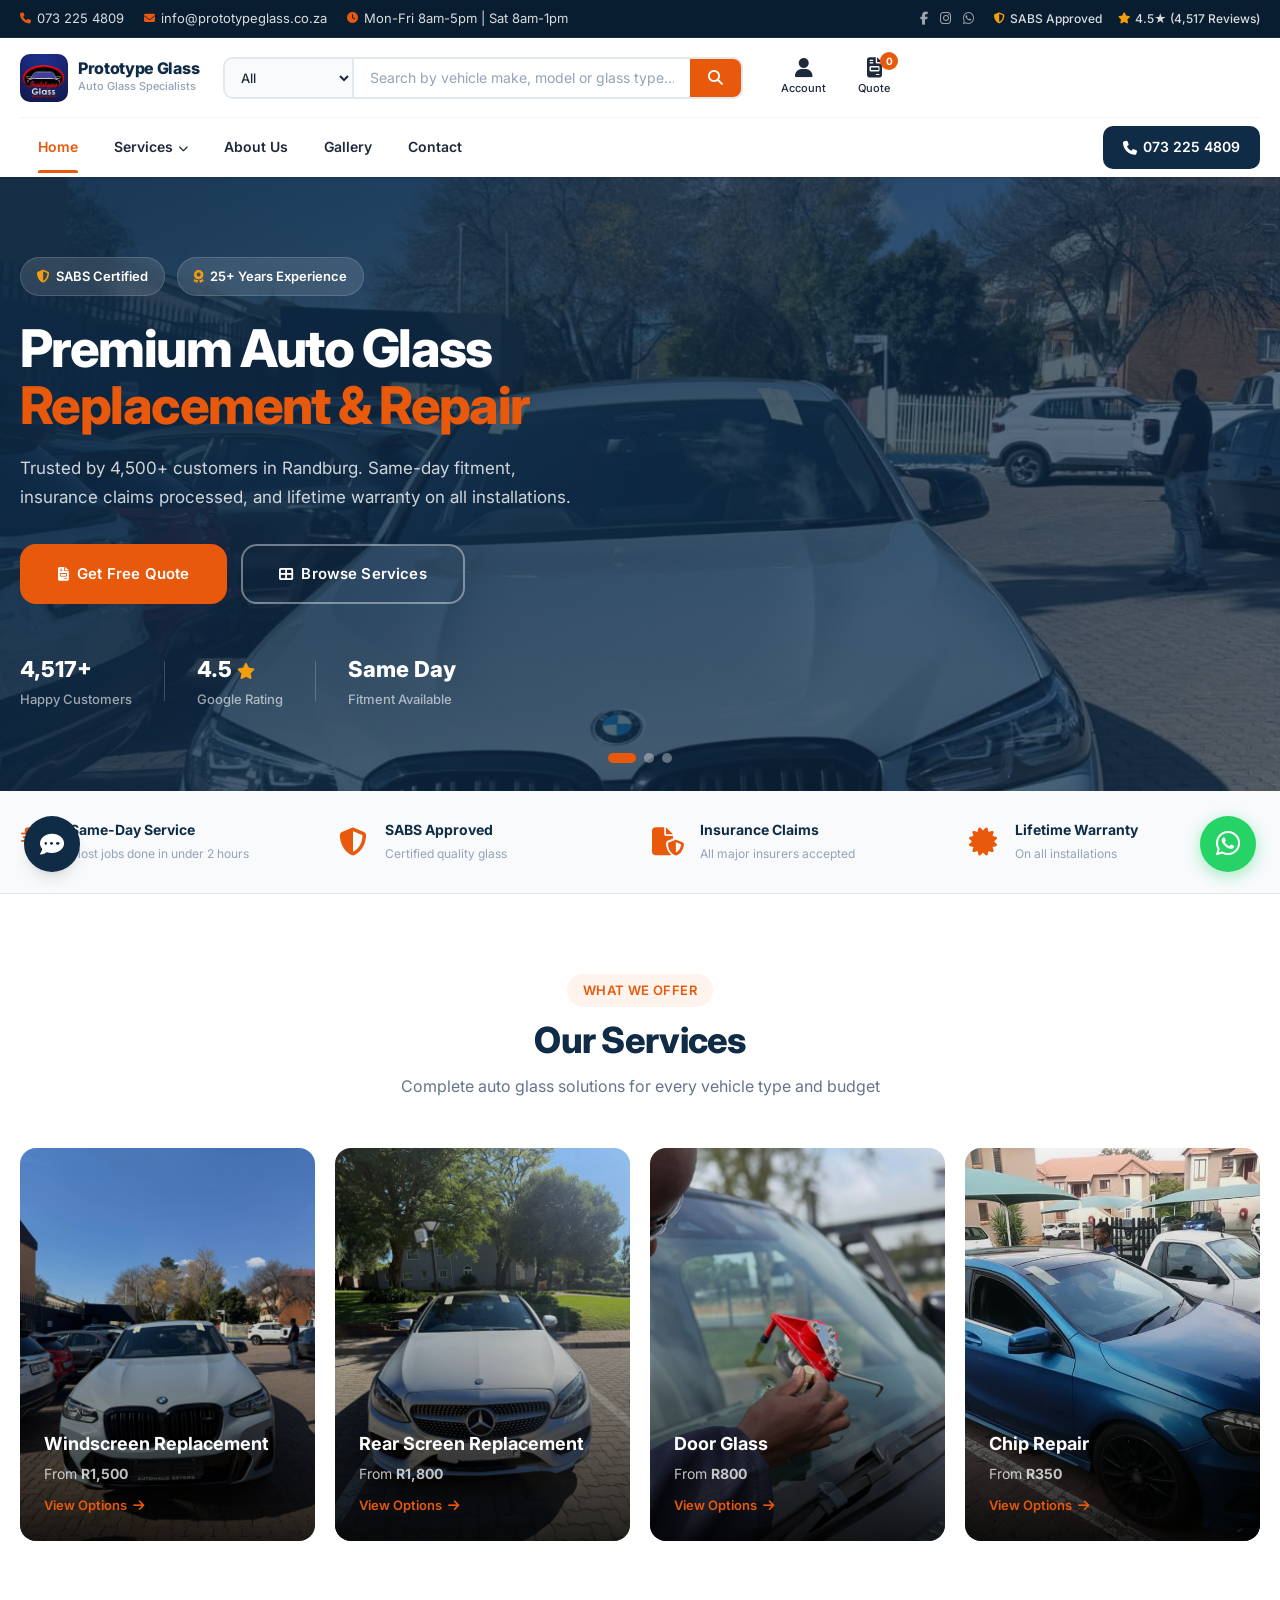
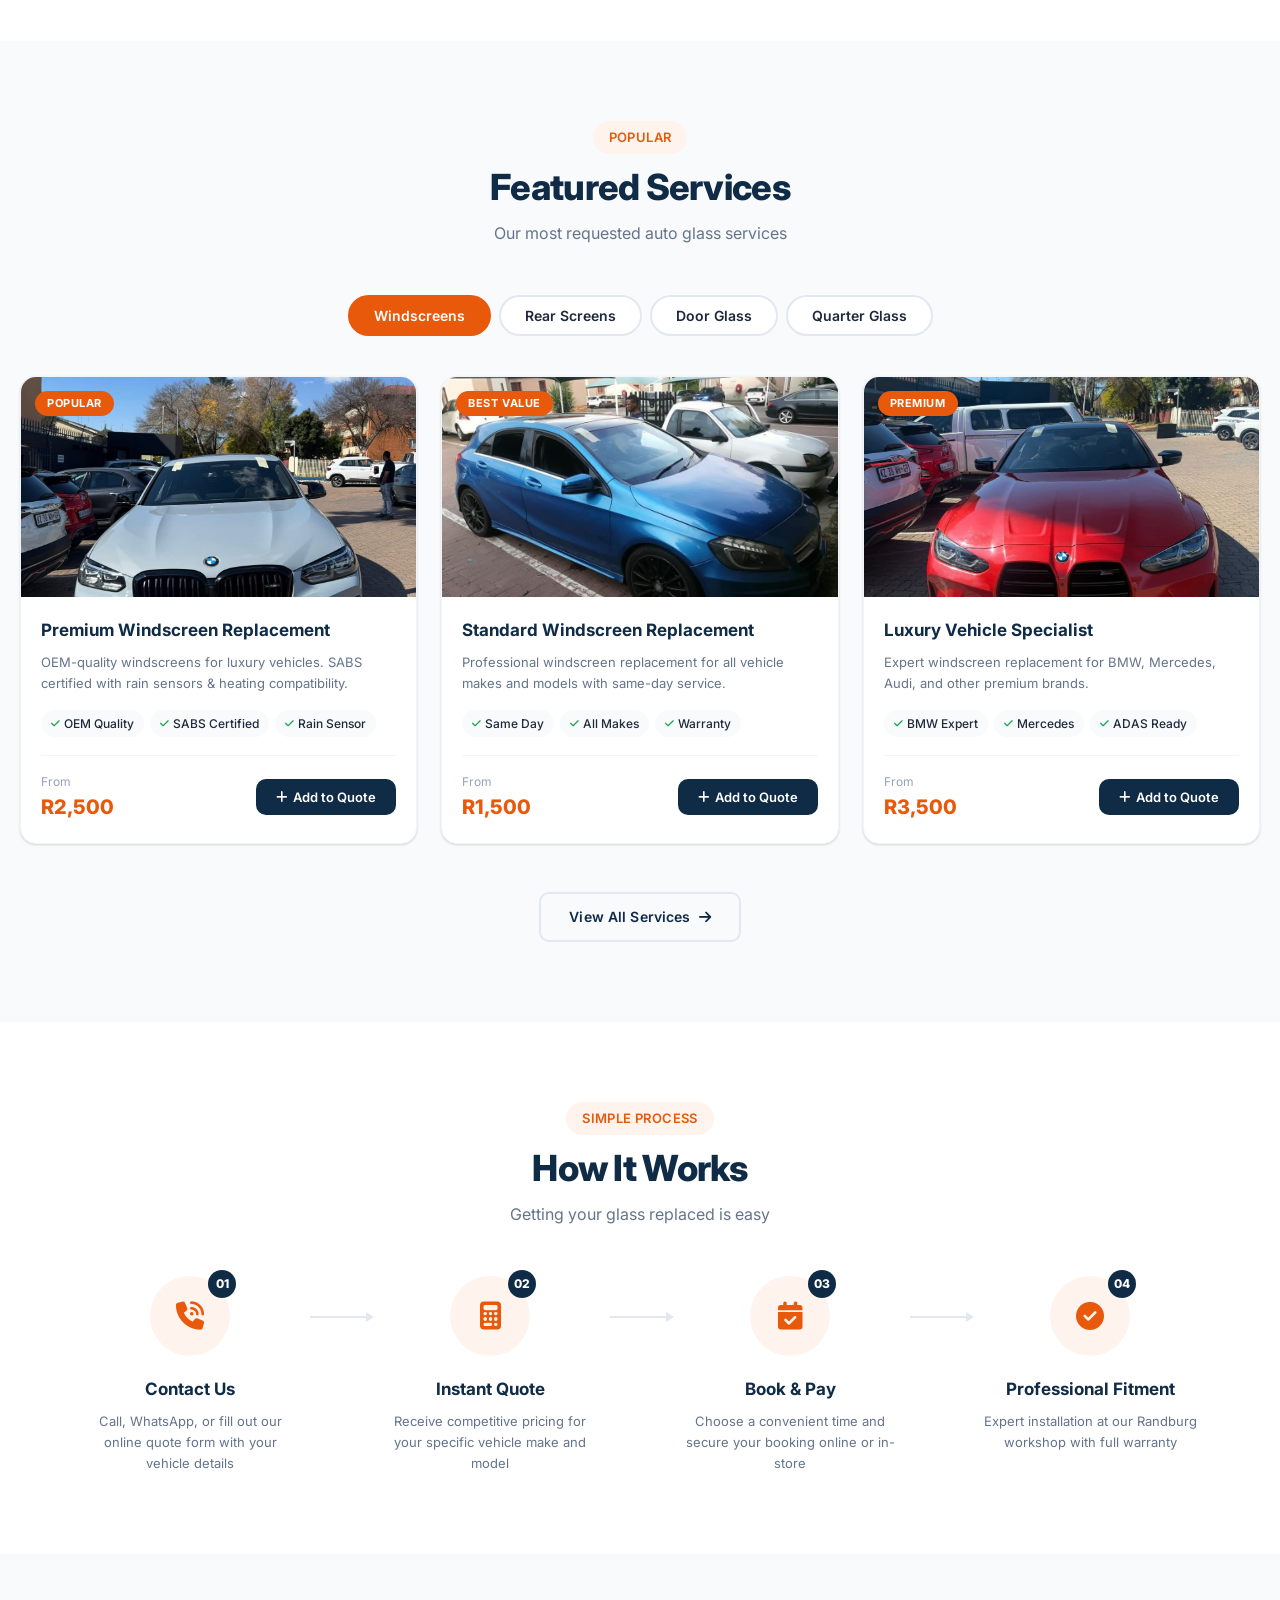
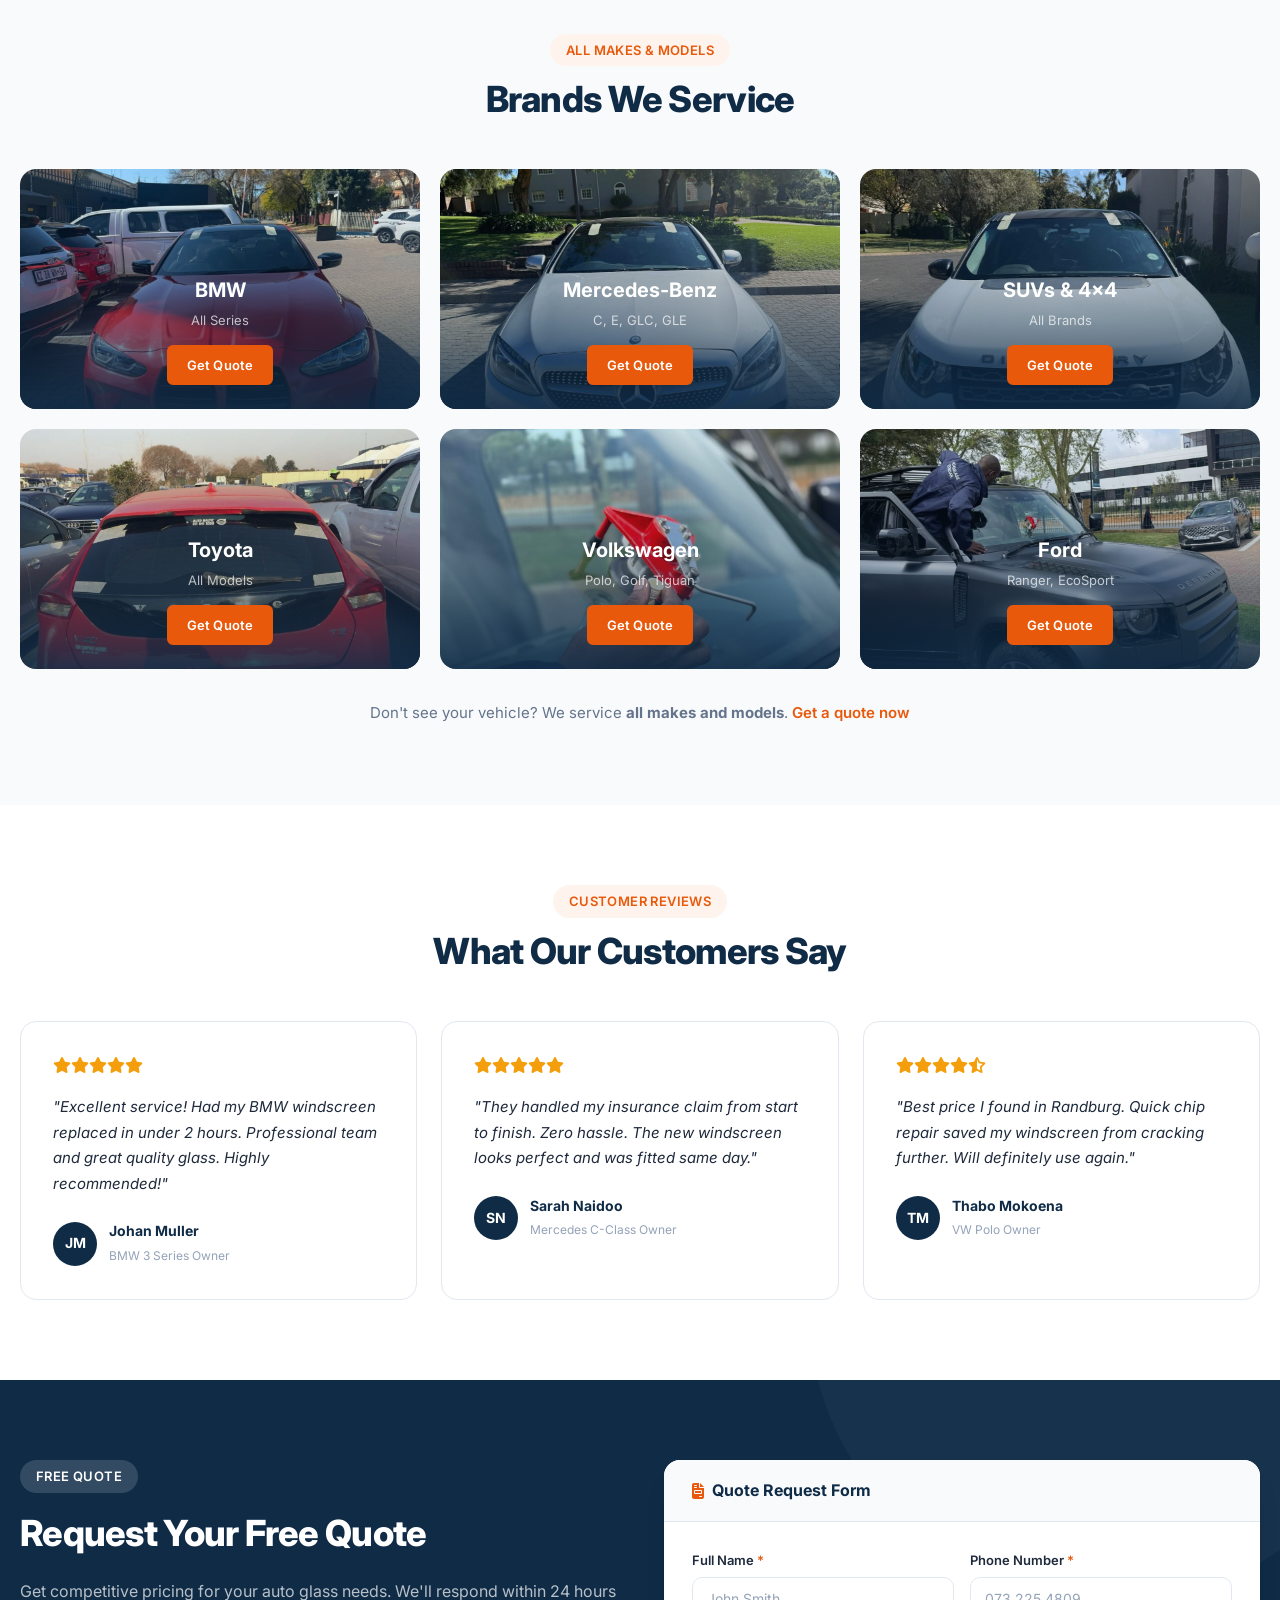
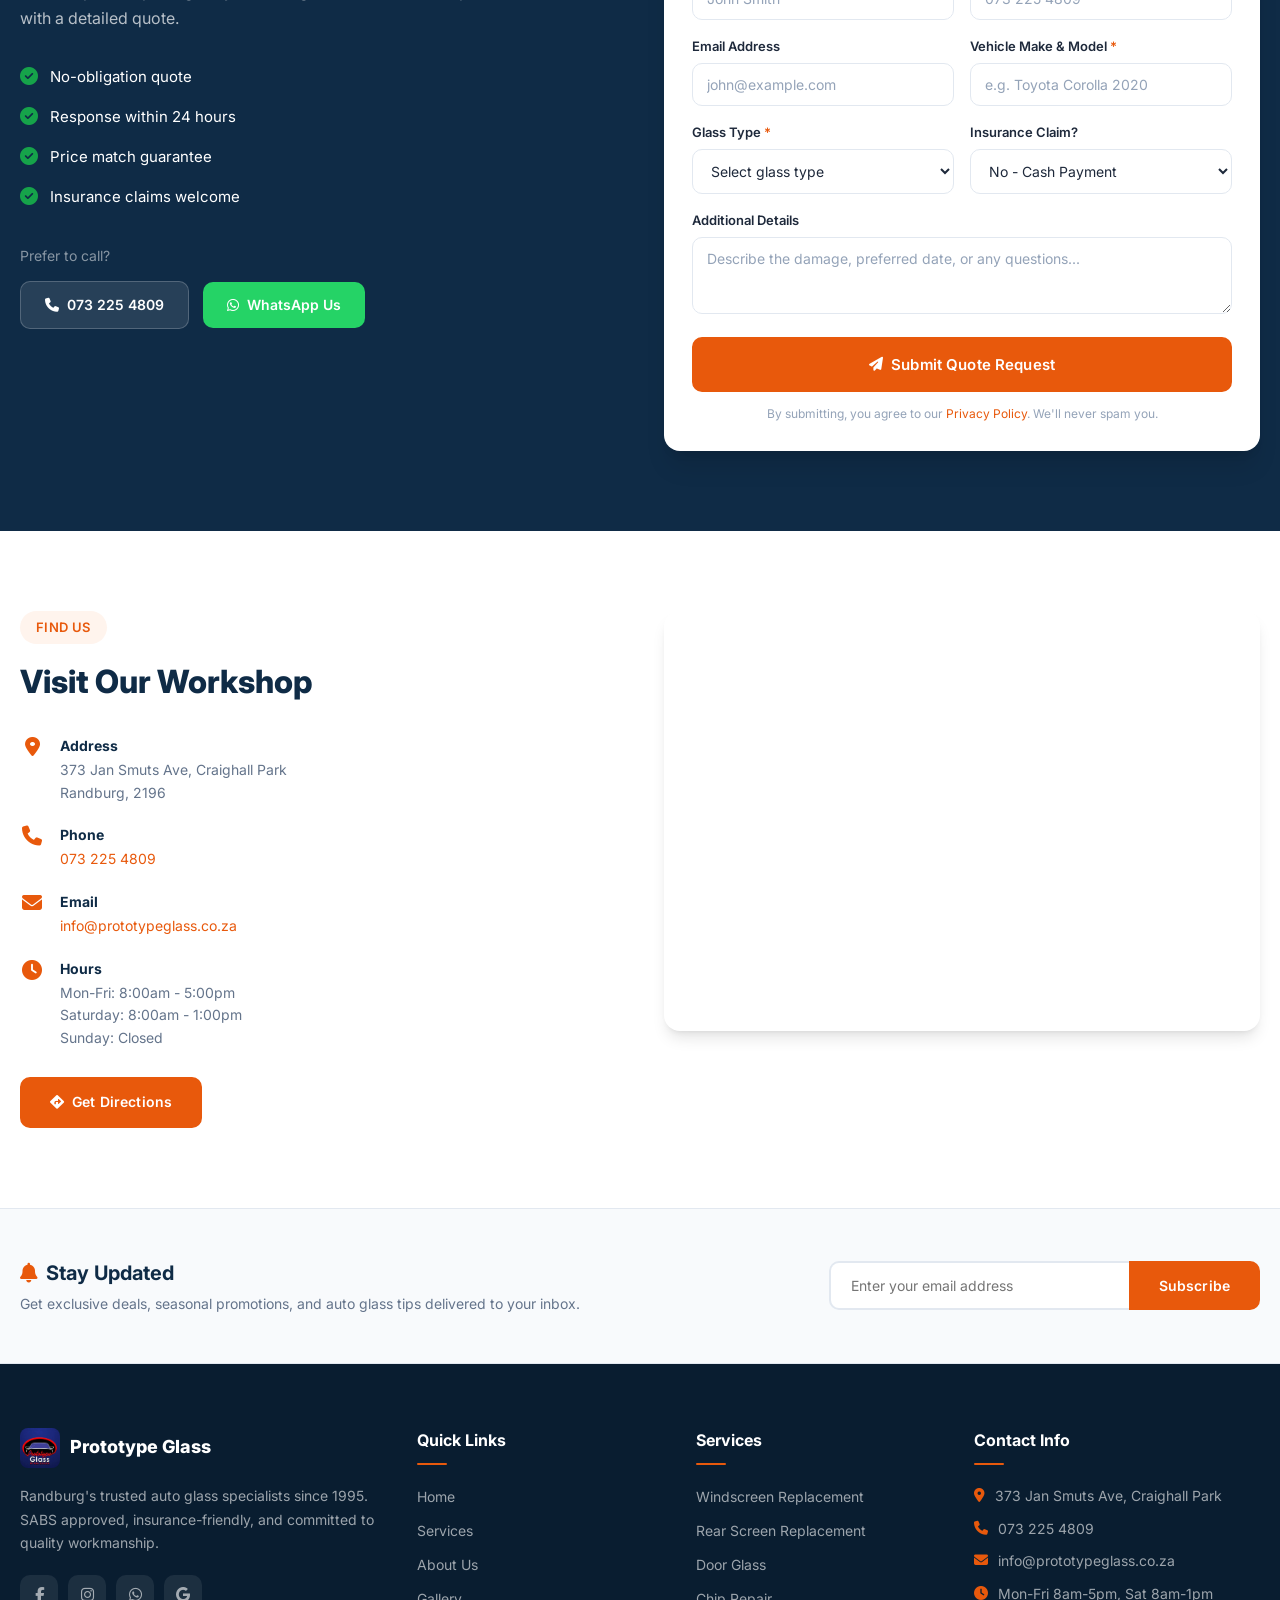
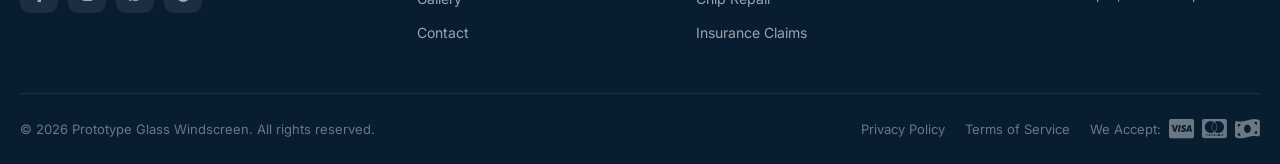
==== commit ce58c411: "commmit new look" ====
--- a/index.html
+++ b/index.html
@@ -691,6 +691,23 @@
         <i class="fab fa-whatsapp"></i>
     </a>
 
+    <!-- Chatbot -->
+    <button id="chatbotToggle" class="chatbot-toggle" aria-label="Open chat">
+        <i class="fas fa-comment-dots chatbot-open-icon"></i>
+        <i class="fas fa-times chatbot-close-icon"></i>
+    </button>
+    <div id="chatbotWindow" class="chatbot-window">
+        <div class="chatbot-header">
+            <div class="chatbot-header-avatar"><i class="fas fa-headset"></i></div>
+            <div class="chatbot-header-info">
+                <h4>Prototype Glass</h4>
+                <p>Get a quick quote</p>
+            </div>
+        </div>
+        <div id="chatbotBody" class="chatbot-body"></div>
+        <div id="chatbotFooter" class="chatbot-footer"></div>
+    </div>
+
     <script src="js/main.js"></script>
 </body>
 </html>
--- a/css/styles.css
+++ b/css/styles.css
@@ -2460,3 +2460,234 @@
     .hero h1 { font-size: 28px; }
     .hero-badge-top { flex-direction: column; }
 }
+
+/* ============================================
+   CHATBOT - Lead Pre-Qualification
+   ============================================ */
+.chatbot-toggle {
+    position: fixed;
+    bottom: 28px;
+    left: 24px;
+    width: 56px;
+    height: 56px;
+    border-radius: 50%;
+    background: var(--primary);
+    color: #fff;
+    display: flex;
+    align-items: center;
+    justify-content: center;
+    font-size: 24px;
+    border: none;
+    cursor: pointer;
+    box-shadow: var(--shadow-lg);
+    z-index: 1000;
+    transition: var(--transition);
+}
+
+.chatbot-toggle:hover {
+    background: var(--primary-light);
+    transform: scale(1.1);
+}
+
+.chatbot-toggle .chatbot-close-icon { display: none; }
+.chatbot-toggle.active .chatbot-open-icon { display: none; }
+.chatbot-toggle.active .chatbot-close-icon { display: inline; }
+
+.chatbot-window {
+    position: fixed;
+    bottom: 96px;
+    left: 24px;
+    width: 360px;
+    max-height: 520px;
+    background: var(--bg);
+    border-radius: var(--radius-lg);
+    box-shadow: var(--shadow-xl);
+    z-index: 1000;
+    display: flex;
+    flex-direction: column;
+    overflow: hidden;
+    opacity: 0;
+    transform: translateY(20px) scale(0.95);
+    pointer-events: none;
+    transition: opacity 0.3s ease, transform 0.3s ease;
+}
+
+.chatbot-window.open {
+    opacity: 1;
+    transform: translateY(0) scale(1);
+    pointer-events: auto;
+}
+
+.chatbot-header {
+    background: var(--primary);
+    color: #fff;
+    padding: 16px 20px;
+    display: flex;
+    align-items: center;
+    gap: 12px;
+}
+
+.chatbot-header-avatar {
+    width: 40px;
+    height: 40px;
+    border-radius: 50%;
+    background: var(--accent);
+    display: flex;
+    align-items: center;
+    justify-content: center;
+    font-size: 18px;
+    flex-shrink: 0;
+}
+
+.chatbot-header-info h4 {
+    font-size: 14px;
+    font-weight: 600;
+    margin-bottom: 2px;
+}
+
+.chatbot-header-info p {
+    font-size: 12px;
+    opacity: 0.8;
+}
+
+.chatbot-body {
+    flex: 1;
+    overflow-y: auto;
+    padding: 16px;
+    display: flex;
+    flex-direction: column;
+    gap: 12px;
+    max-height: 380px;
+}
+
+.chat-message {
+    max-width: 85%;
+    padding: 10px 14px;
+    border-radius: 14px;
+    font-size: 13px;
+    line-height: 1.5;
+    animation: chatFadeIn 0.3s ease;
+}
+
+@keyframes chatFadeIn {
+    from { opacity: 0; transform: translateY(8px); }
+    to { opacity: 1; transform: translateY(0); }
+}
+
+.chat-message.bot {
+    align-self: flex-start;
+    background: var(--bg-dark);
+    color: var(--text);
+    border-bottom-left-radius: 4px;
+}
+
+.chat-message.user {
+    align-self: flex-end;
+    background: var(--primary);
+    color: #fff;
+    border-bottom-right-radius: 4px;
+}
+
+.chat-options {
+    display: flex;
+    flex-wrap: wrap;
+    gap: 8px;
+    animation: chatFadeIn 0.3s ease;
+}
+
+.chat-option-btn {
+    padding: 8px 14px;
+    border: 1.5px solid var(--primary);
+    background: transparent;
+    color: var(--primary);
+    border-radius: 20px;
+    font-size: 12px;
+    font-family: var(--font);
+    font-weight: 500;
+    cursor: pointer;
+    transition: var(--transition);
+}
+
+.chat-option-btn:hover {
+    background: var(--primary);
+    color: #fff;
+}
+
+.chat-input-area {
+    display: flex;
+    gap: 8px;
+    animation: chatFadeIn 0.3s ease;
+}
+
+.chat-input-area input {
+    flex: 1;
+    padding: 10px 14px;
+    border: 1.5px solid var(--border);
+    border-radius: 20px;
+    font-size: 13px;
+    font-family: var(--font);
+    outline: none;
+    transition: var(--transition);
+}
+
+.chat-input-area input:focus {
+    border-color: var(--primary);
+}
+
+.chat-input-area button {
+    width: 38px;
+    height: 38px;
+    border-radius: 50%;
+    background: var(--primary);
+    color: #fff;
+    border: none;
+    cursor: pointer;
+    display: flex;
+    align-items: center;
+    justify-content: center;
+    font-size: 14px;
+    transition: var(--transition);
+    flex-shrink: 0;
+}
+
+.chat-input-area button:hover {
+    background: var(--primary-light);
+}
+
+.chatbot-footer {
+    padding: 12px 16px;
+    border-top: 1px solid var(--border);
+    min-height: 60px;
+    display: flex;
+    align-items: center;
+}
+
+.chatbot-restart {
+    padding: 6px 14px;
+    background: transparent;
+    border: 1px solid var(--border);
+    border-radius: 16px;
+    font-size: 12px;
+    font-family: var(--font);
+    color: var(--text-light);
+    cursor: pointer;
+    transition: var(--transition);
+}
+
+.chatbot-restart:hover {
+    border-color: var(--primary);
+    color: var(--primary);
+}
+
+@media (max-width: 480px) {
+    .chatbot-window {
+        width: calc(100vw - 32px);
+        left: 16px;
+        bottom: 88px;
+        max-height: 70vh;
+    }
+    .chatbot-toggle {
+        bottom: 20px;
+        left: 16px;
+    }
+}
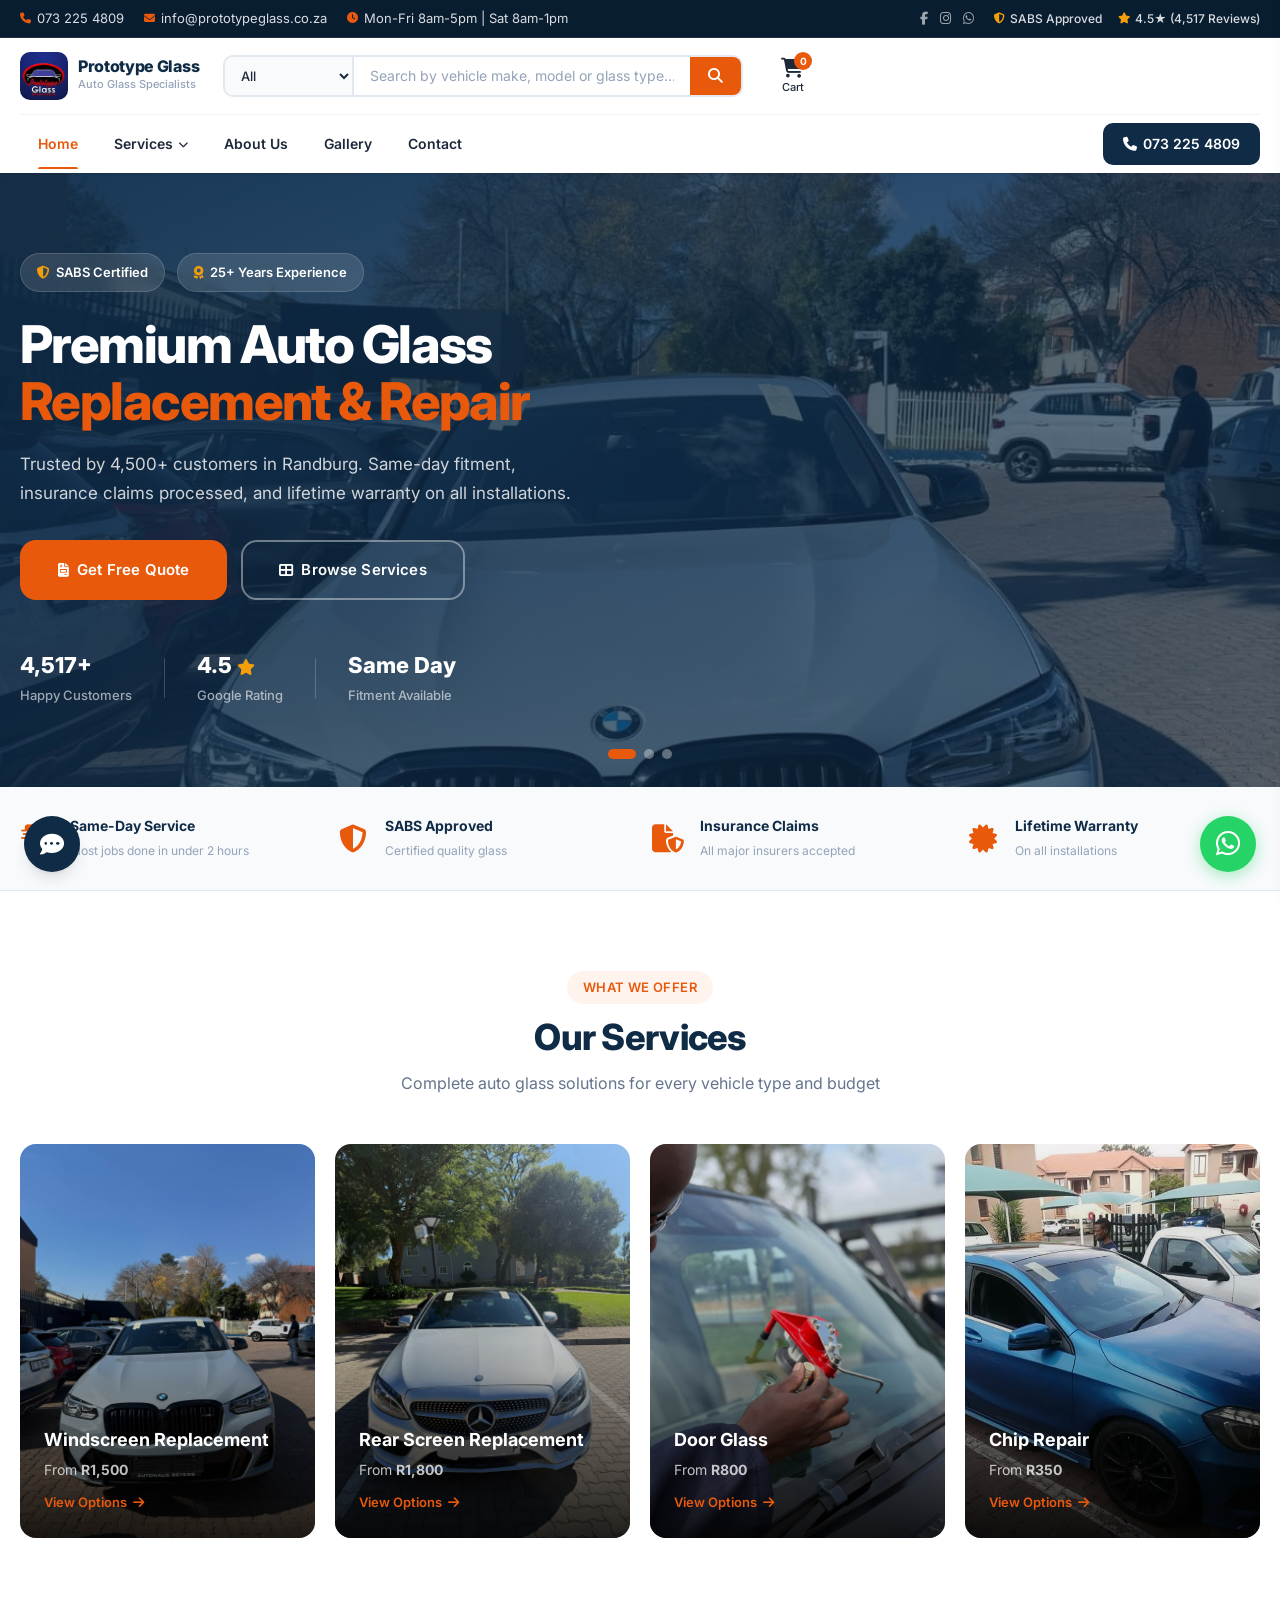
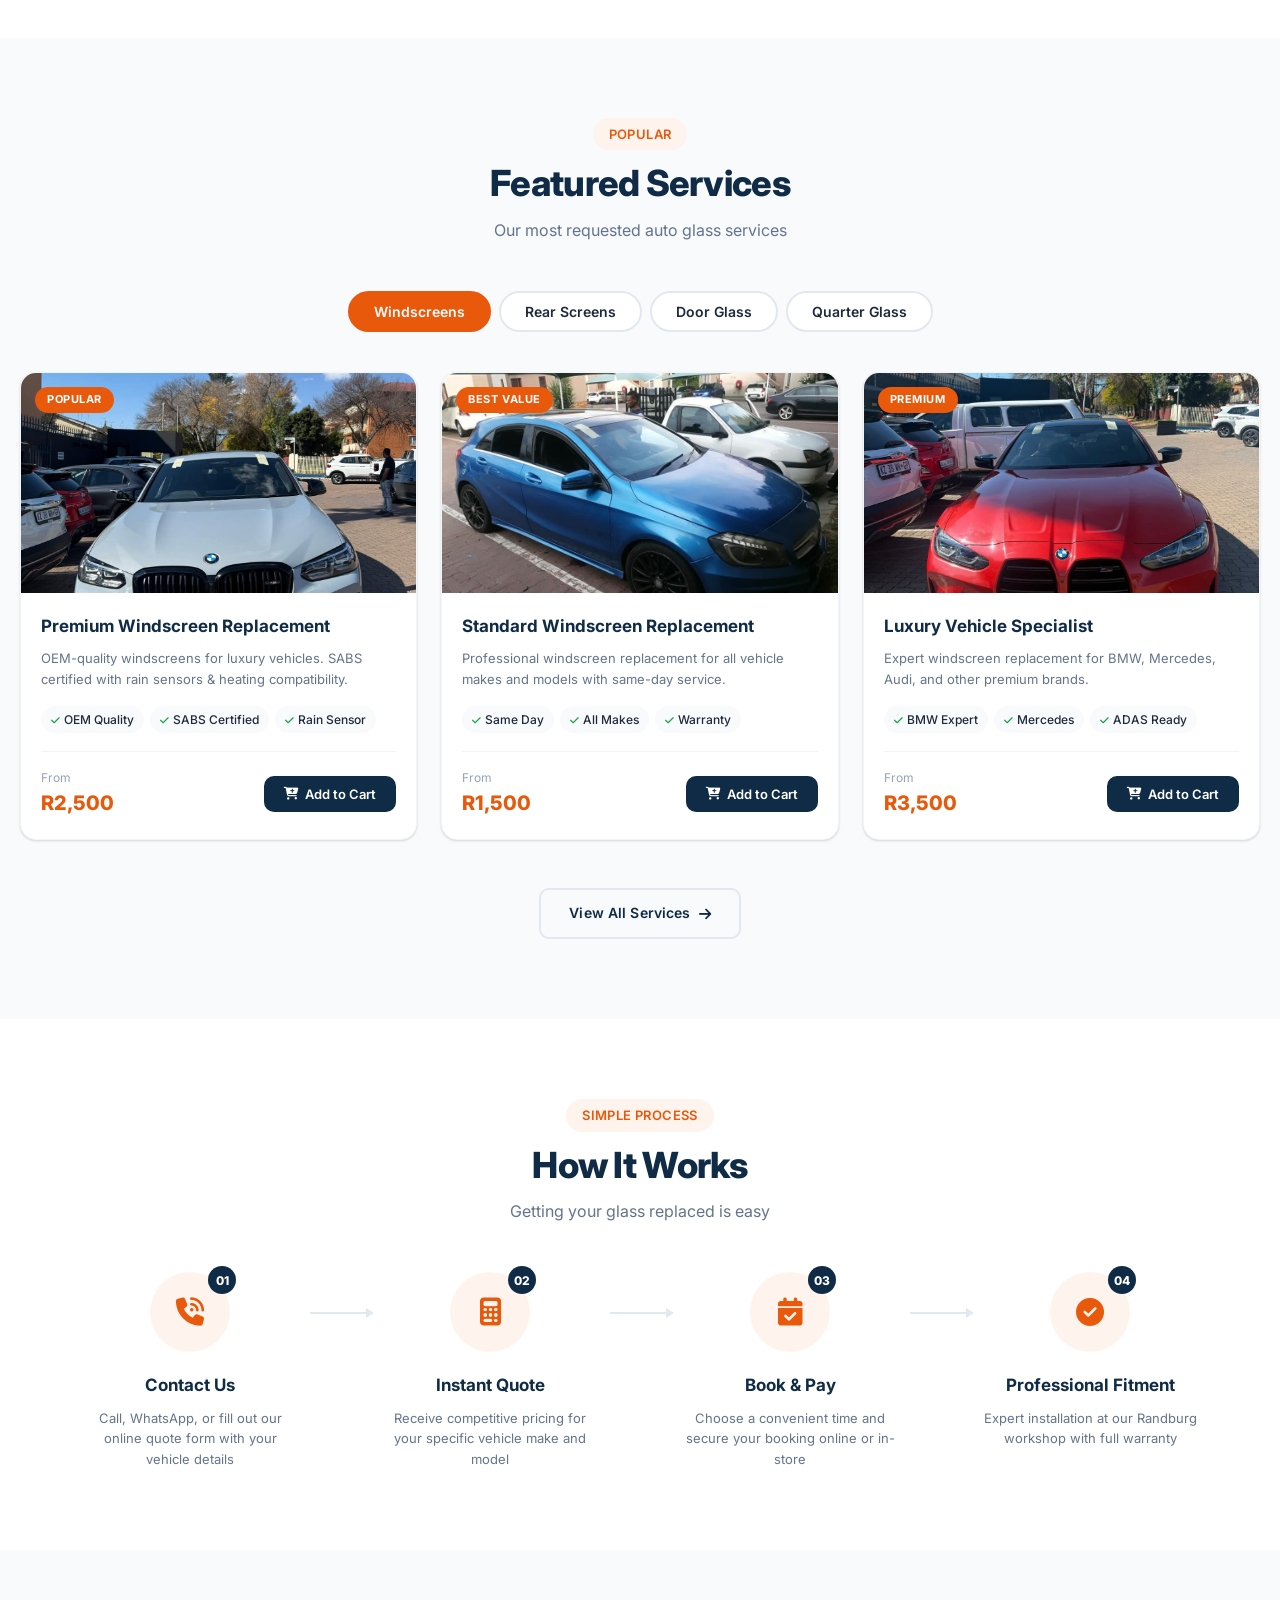
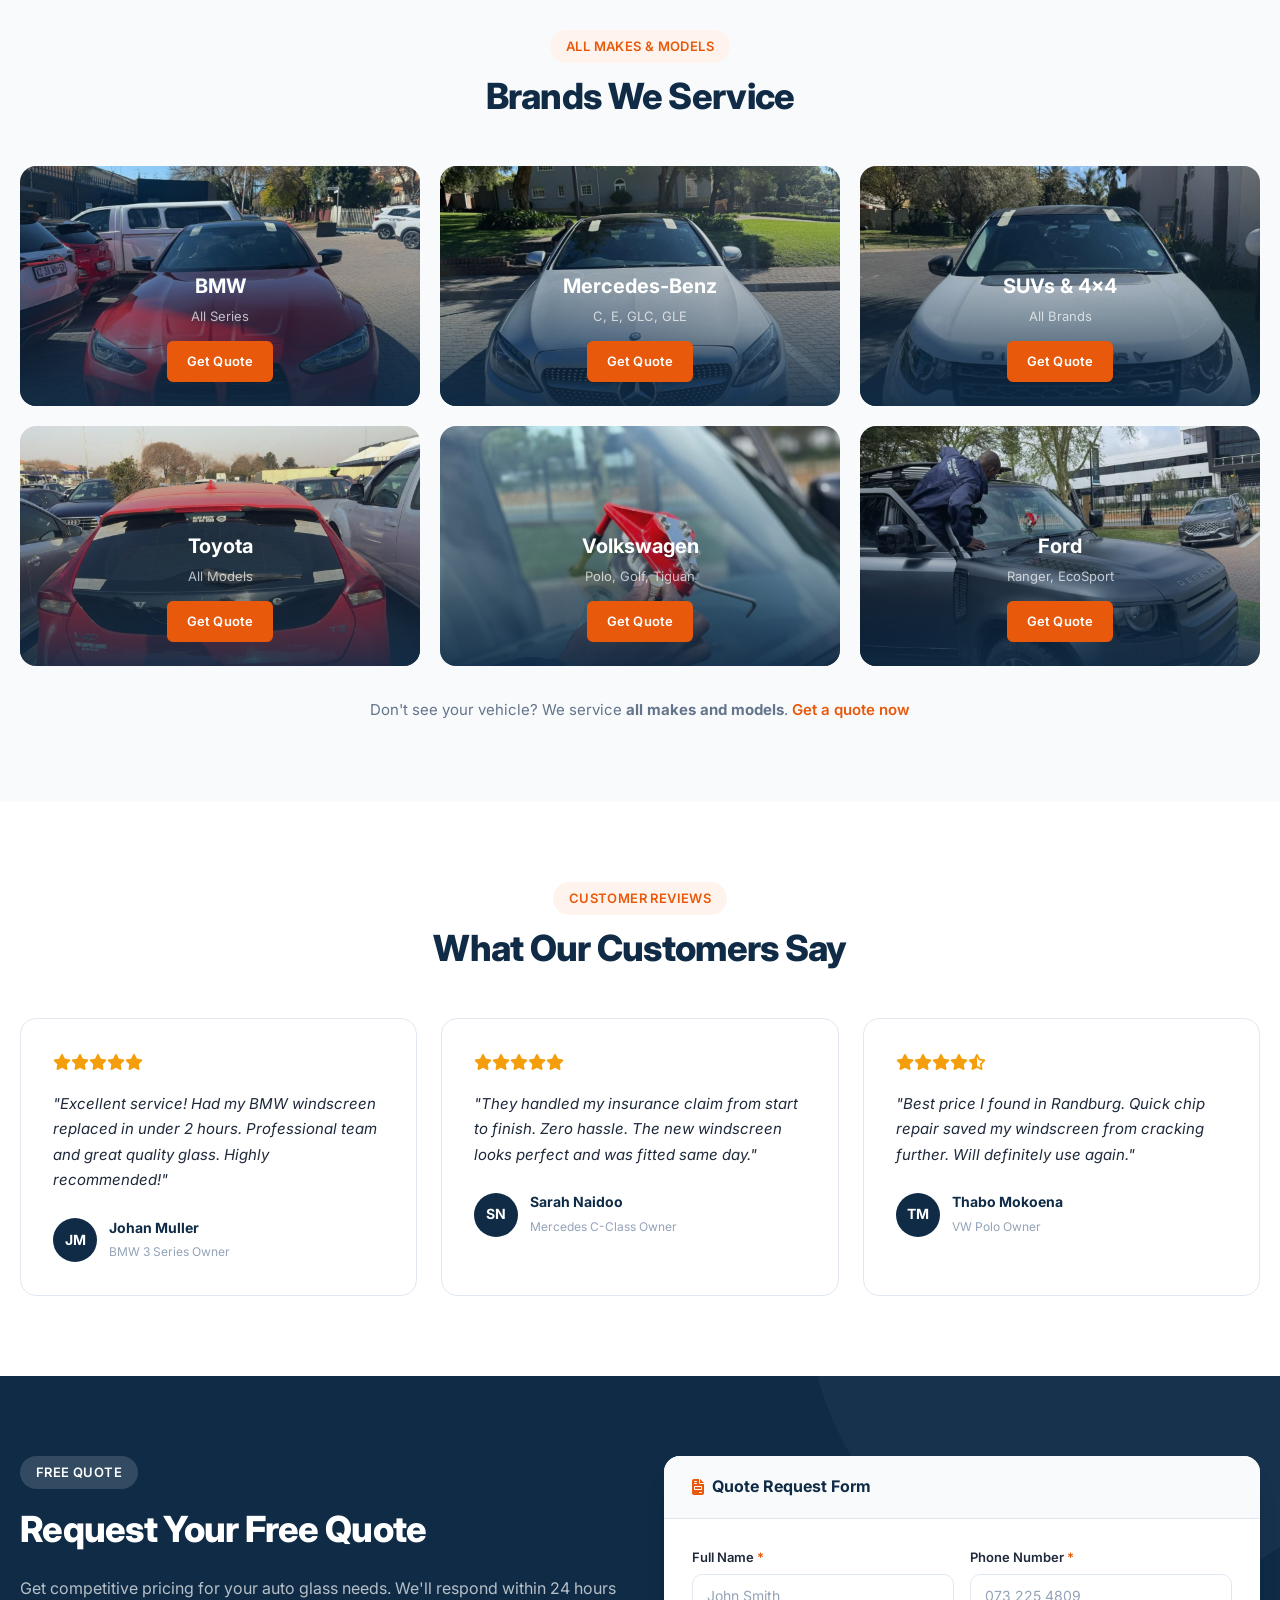
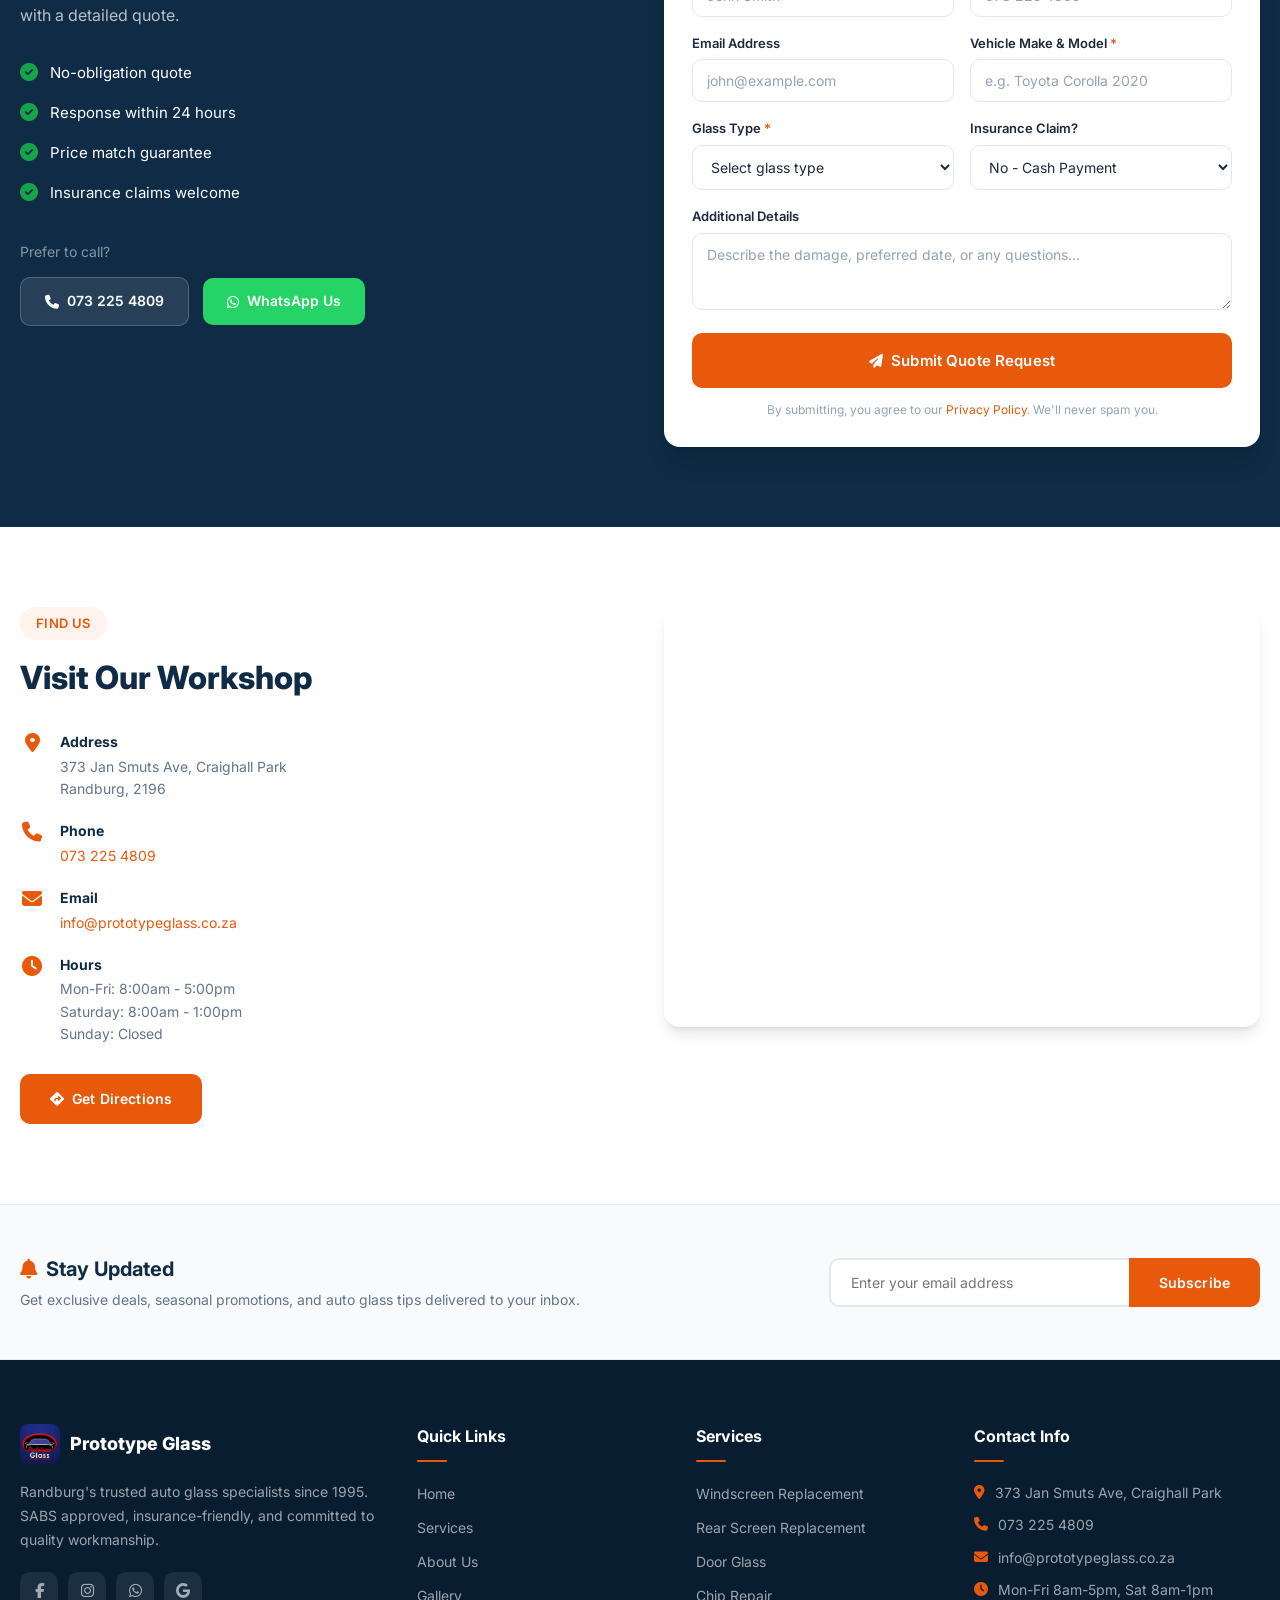
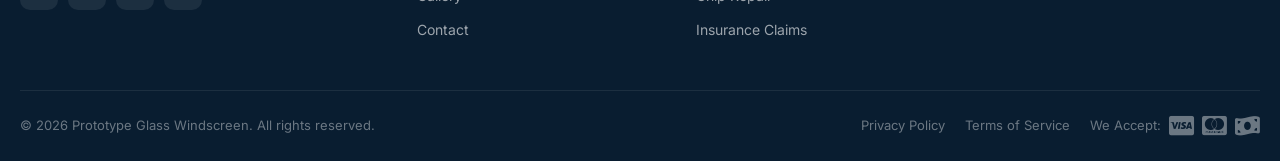
==== commit 9dea3f8b: "commmit new look" ====
--- a/index.html
+++ b/index.html
@@ -66,15 +66,11 @@
                 </div>
 
                 <div class="nav-actions">
-                    <a href="contact.html" class="nav-action-btn" title="My Account">
-                        <i class="fas fa-user"></i>
-                        <span>Account</span>
-                    </a>
-                    <a href="#quote" class="nav-action-btn nav-quote-btn" title="Quote Basket" id="quoteBasketBtn">
-                        <i class="fas fa-file-invoice"></i>
-                        <span>Quote</span>
-                        <span class="quote-count" id="quoteCount">0</span>
-                    </a>
+                    <button class="nav-action-btn nav-cart-btn" title="Cart" id="cartToggleBtn">
+                        <i class="fas fa-shopping-cart"></i>
+                        <span>Cart</span>
+                        <span class="cart-count" id="cartCount">0</span>
+                    </button>
                 </div>
 
                 <button class="mobile-toggle" id="mobileToggle" aria-label="Menu">
@@ -686,6 +682,35 @@
         <i class="fas fa-chevron-up"></i>
     </button>
 
+    <!-- Cart Drawer -->
+    <div class="cart-overlay" id="cartOverlay"></div>
+    <div class="cart-drawer" id="cartDrawer">
+        <div class="cart-drawer-header">
+            <h3><i class="fas fa-shopping-cart"></i> Your Cart</h3>
+            <button class="cart-drawer-close" id="cartDrawerClose"><i class="fas fa-times"></i></button>
+        </div>
+        <div class="cart-drawer-body" id="cartDrawerBody">
+            <div class="cart-empty" id="cartEmpty">
+                <i class="fas fa-cart-plus"></i>
+                <p>Your cart is empty</p>
+                <span>Add services from our product listings</span>
+            </div>
+            <div class="cart-items" id="cartItems"></div>
+        </div>
+        <div class="cart-drawer-footer" id="cartDrawerFooter">
+            <div class="cart-total">
+                <span>Items:</span>
+                <strong id="cartTotalCount">0</strong>
+            </div>
+            <a href="#quote" class="btn btn-primary btn-block cart-checkout-btn" id="cartCheckoutBtn">
+                <i class="fas fa-paper-plane"></i> Request Quote for All
+            </a>
+            <button class="cart-clear-btn" id="cartClearBtn">
+                <i class="fas fa-trash"></i> Clear Cart
+            </button>
+        </div>
+    </div>
+
     <!-- WhatsApp Float -->
     <a href="https://wa.me/27732254809" class="whatsapp-float" target="_blank" aria-label="Chat on WhatsApp">
         <i class="fab fa-whatsapp"></i>
--- a/css/styles.css
+++ b/css/styles.css
@@ -415,9 +415,15 @@
     background: var(--accent-light);
 }
 
-.nav-quote-btn { position: relative; }
-
-.quote-count {
+.nav-cart-btn {
+    position: relative;
+    background: none;
+    border: none;
+    cursor: pointer;
+    font-family: var(--font);
+}
+
+.cart-count {
     position: absolute;
     top: 2px;
     right: 6px;
@@ -431,6 +437,204 @@
     display: flex;
     align-items: center;
     justify-content: center;
+}
+
+/* Cart Drawer */
+.cart-overlay {
+    position: fixed;
+    inset: 0;
+    background: rgba(0,0,0,0.5);
+    z-index: 9998;
+    opacity: 0;
+    pointer-events: none;
+    transition: opacity 0.3s ease;
+}
+
+.cart-overlay.open {
+    opacity: 1;
+    pointer-events: auto;
+}
+
+.cart-drawer {
+    position: fixed;
+    top: 0;
+    right: -400px;
+    width: 380px;
+    max-width: 90vw;
+    height: 100%;
+    background: var(--bg);
+    z-index: 9999;
+    display: flex;
+    flex-direction: column;
+    box-shadow: -4px 0 24px rgba(0,0,0,0.15);
+    transition: right 0.35s cubic-bezier(0.4, 0, 0.2, 1);
+}
+
+.cart-drawer.open {
+    right: 0;
+}
+
+.cart-drawer-header {
+    display: flex;
+    align-items: center;
+    justify-content: space-between;
+    padding: 18px 20px;
+    border-bottom: 1px solid var(--border);
+    background: var(--primary);
+    color: #fff;
+}
+
+.cart-drawer-header h3 {
+    font-size: 16px;
+    font-weight: 600;
+    display: flex;
+    align-items: center;
+    gap: 8px;
+}
+
+.cart-drawer-close {
+    background: none;
+    border: none;
+    color: #fff;
+    font-size: 18px;
+    cursor: pointer;
+    padding: 4px;
+    opacity: 0.8;
+    transition: var(--transition);
+}
+
+.cart-drawer-close:hover {
+    opacity: 1;
+}
+
+.cart-drawer-body {
+    flex: 1;
+    overflow-y: auto;
+    padding: 16px;
+}
+
+.cart-empty {
+    text-align: center;
+    padding: 48px 20px;
+    color: var(--text-muted);
+}
+
+.cart-empty i {
+    font-size: 48px;
+    margin-bottom: 12px;
+    color: var(--border);
+}
+
+.cart-empty p {
+    font-size: 16px;
+    font-weight: 600;
+    color: var(--text-light);
+    margin-bottom: 4px;
+}
+
+.cart-empty span {
+    font-size: 13px;
+}
+
+.cart-items {
+    display: flex;
+    flex-direction: column;
+    gap: 10px;
+}
+
+.cart-item {
+    display: flex;
+    align-items: center;
+    justify-content: space-between;
+    padding: 12px 14px;
+    background: var(--bg-light);
+    border-radius: var(--radius);
+    border: 1px solid var(--border-light);
+    animation: chatFadeIn 0.3s ease;
+}
+
+.cart-item-info {
+    flex: 1;
+}
+
+.cart-item-info h4 {
+    font-size: 13px;
+    font-weight: 600;
+    color: var(--text);
+    margin-bottom: 2px;
+}
+
+.cart-item-info span {
+    font-size: 12px;
+    color: var(--text-light);
+}
+
+.cart-item-price {
+    font-size: 14px;
+    font-weight: 700;
+    color: var(--accent);
+    margin-right: 12px;
+    white-space: nowrap;
+}
+
+.cart-item-remove {
+    background: none;
+    border: none;
+    color: var(--text-muted);
+    cursor: pointer;
+    font-size: 14px;
+    padding: 4px;
+    transition: var(--transition);
+}
+
+.cart-item-remove:hover {
+    color: #dc2626;
+}
+
+.cart-drawer-footer {
+    padding: 16px;
+    border-top: 1px solid var(--border);
+    display: flex;
+    flex-direction: column;
+    gap: 10px;
+}
+
+.cart-total {
+    display: flex;
+    justify-content: space-between;
+    align-items: center;
+    font-size: 15px;
+    padding-bottom: 8px;
+    border-bottom: 1px solid var(--border-light);
+}
+
+.cart-total strong {
+    font-size: 16px;
+    color: var(--primary);
+}
+
+.cart-checkout-btn {
+    text-align: center;
+    display: flex;
+    align-items: center;
+    justify-content: center;
+    gap: 8px;
+}
+
+.cart-clear-btn {
+    background: none;
+    border: none;
+    color: var(--text-muted);
+    font-size: 12px;
+    font-family: var(--font);
+    cursor: pointer;
+    padding: 6px;
+    transition: var(--transition);
+    text-align: center;
+}
+
+.cart-clear-btn:hover {
+    color: #dc2626;
 }
 
 /* Mobile Toggle */
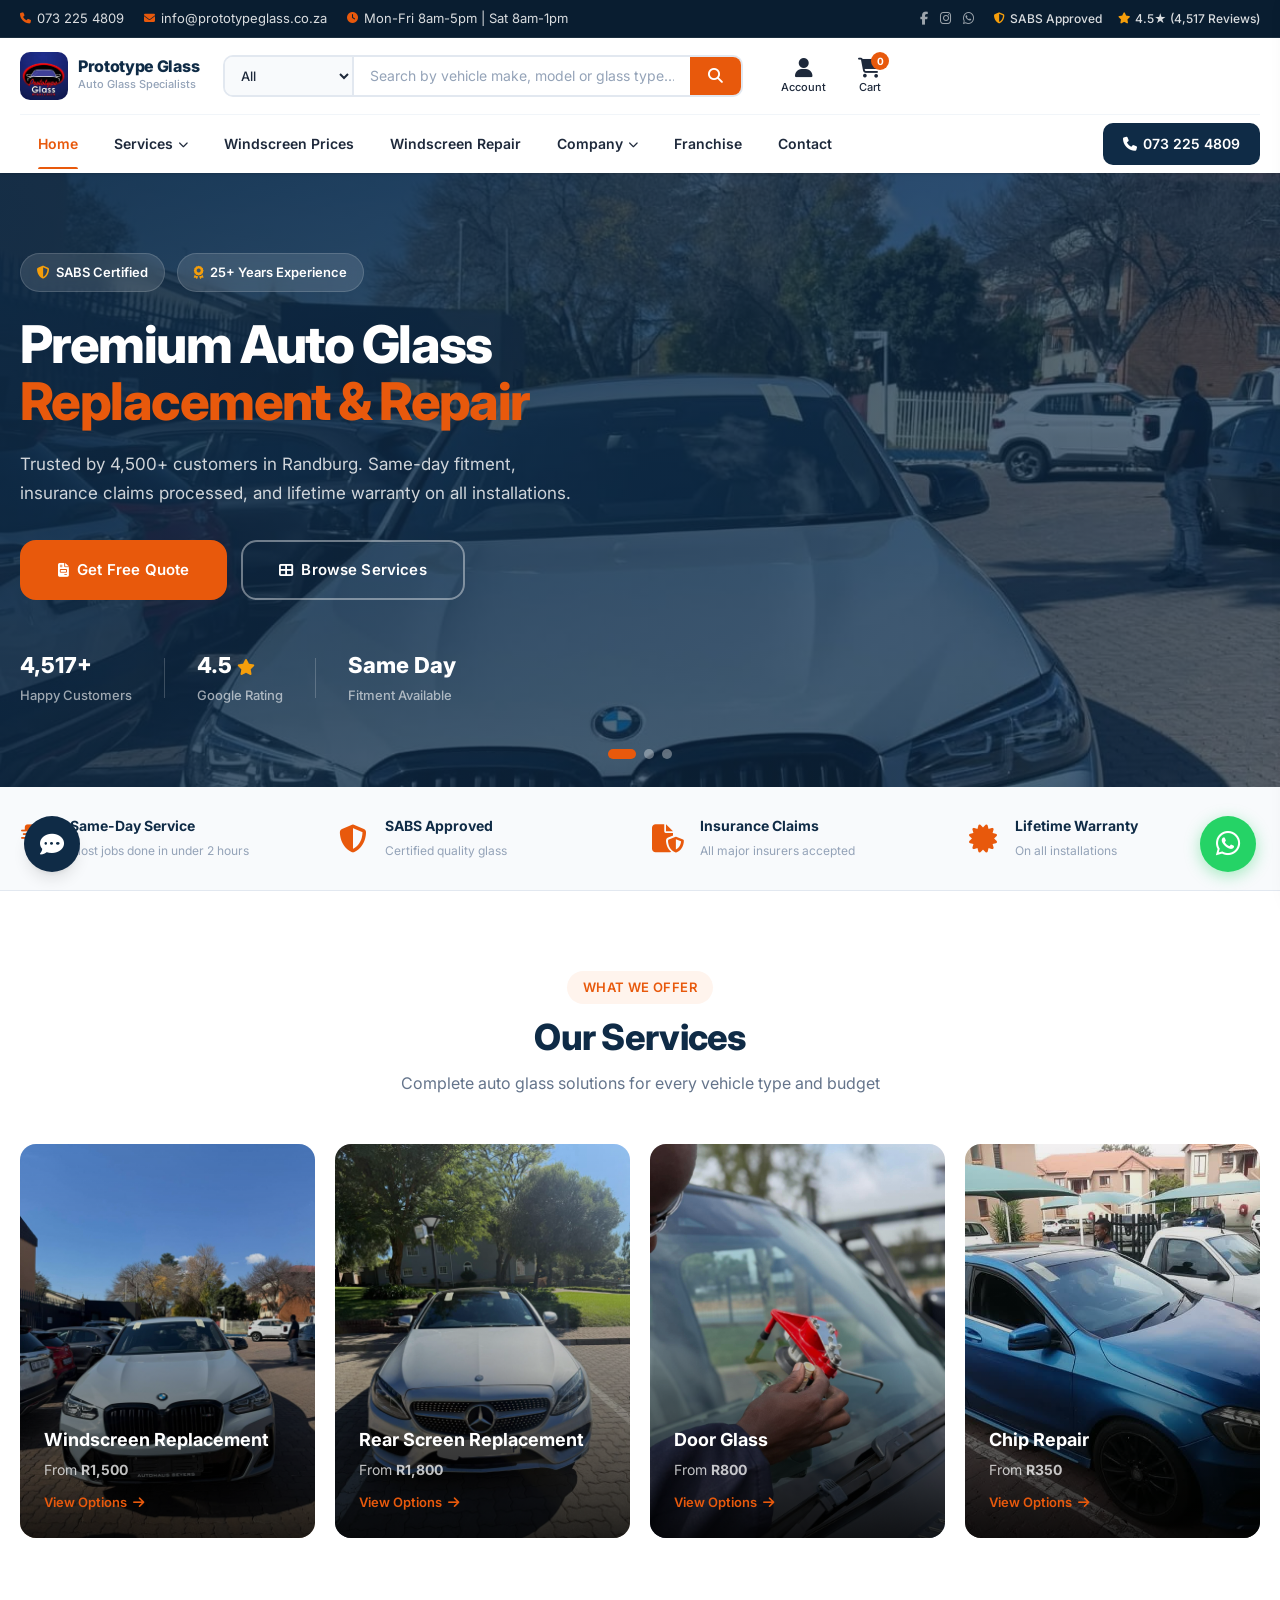
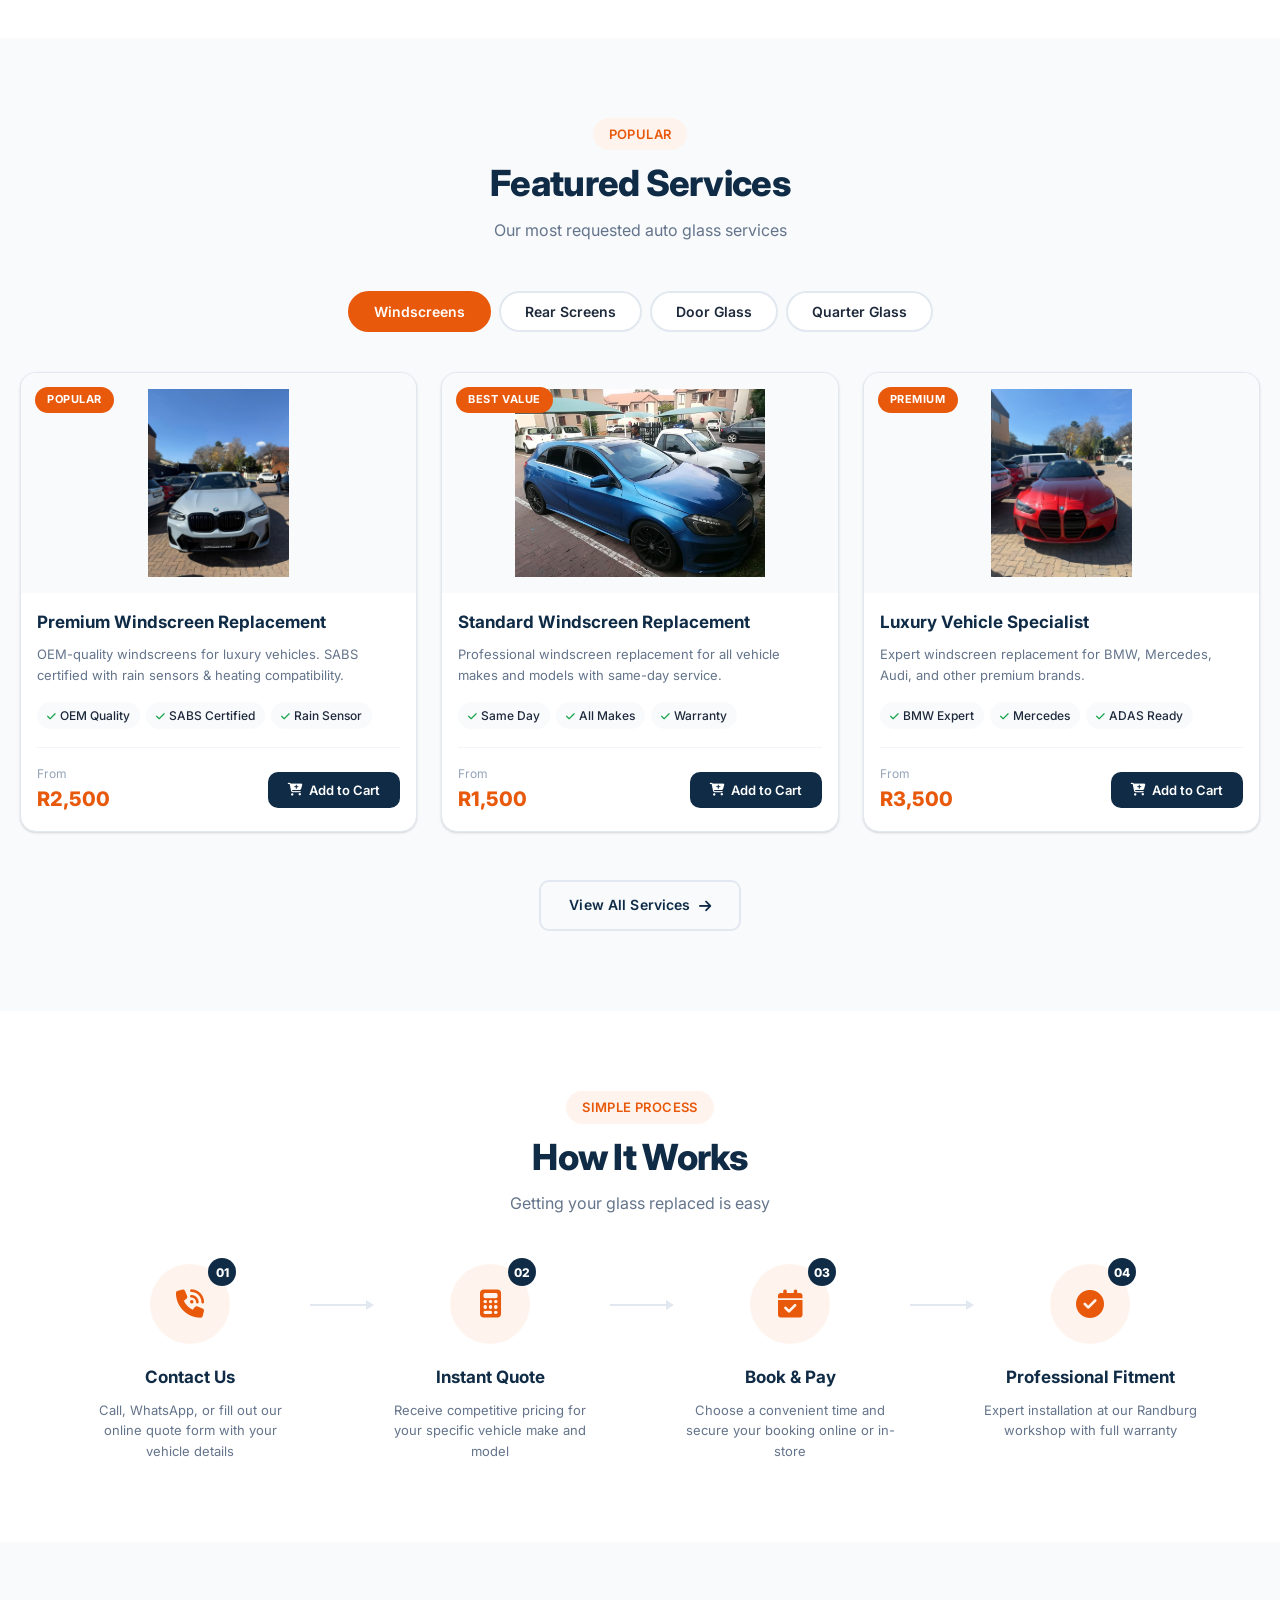
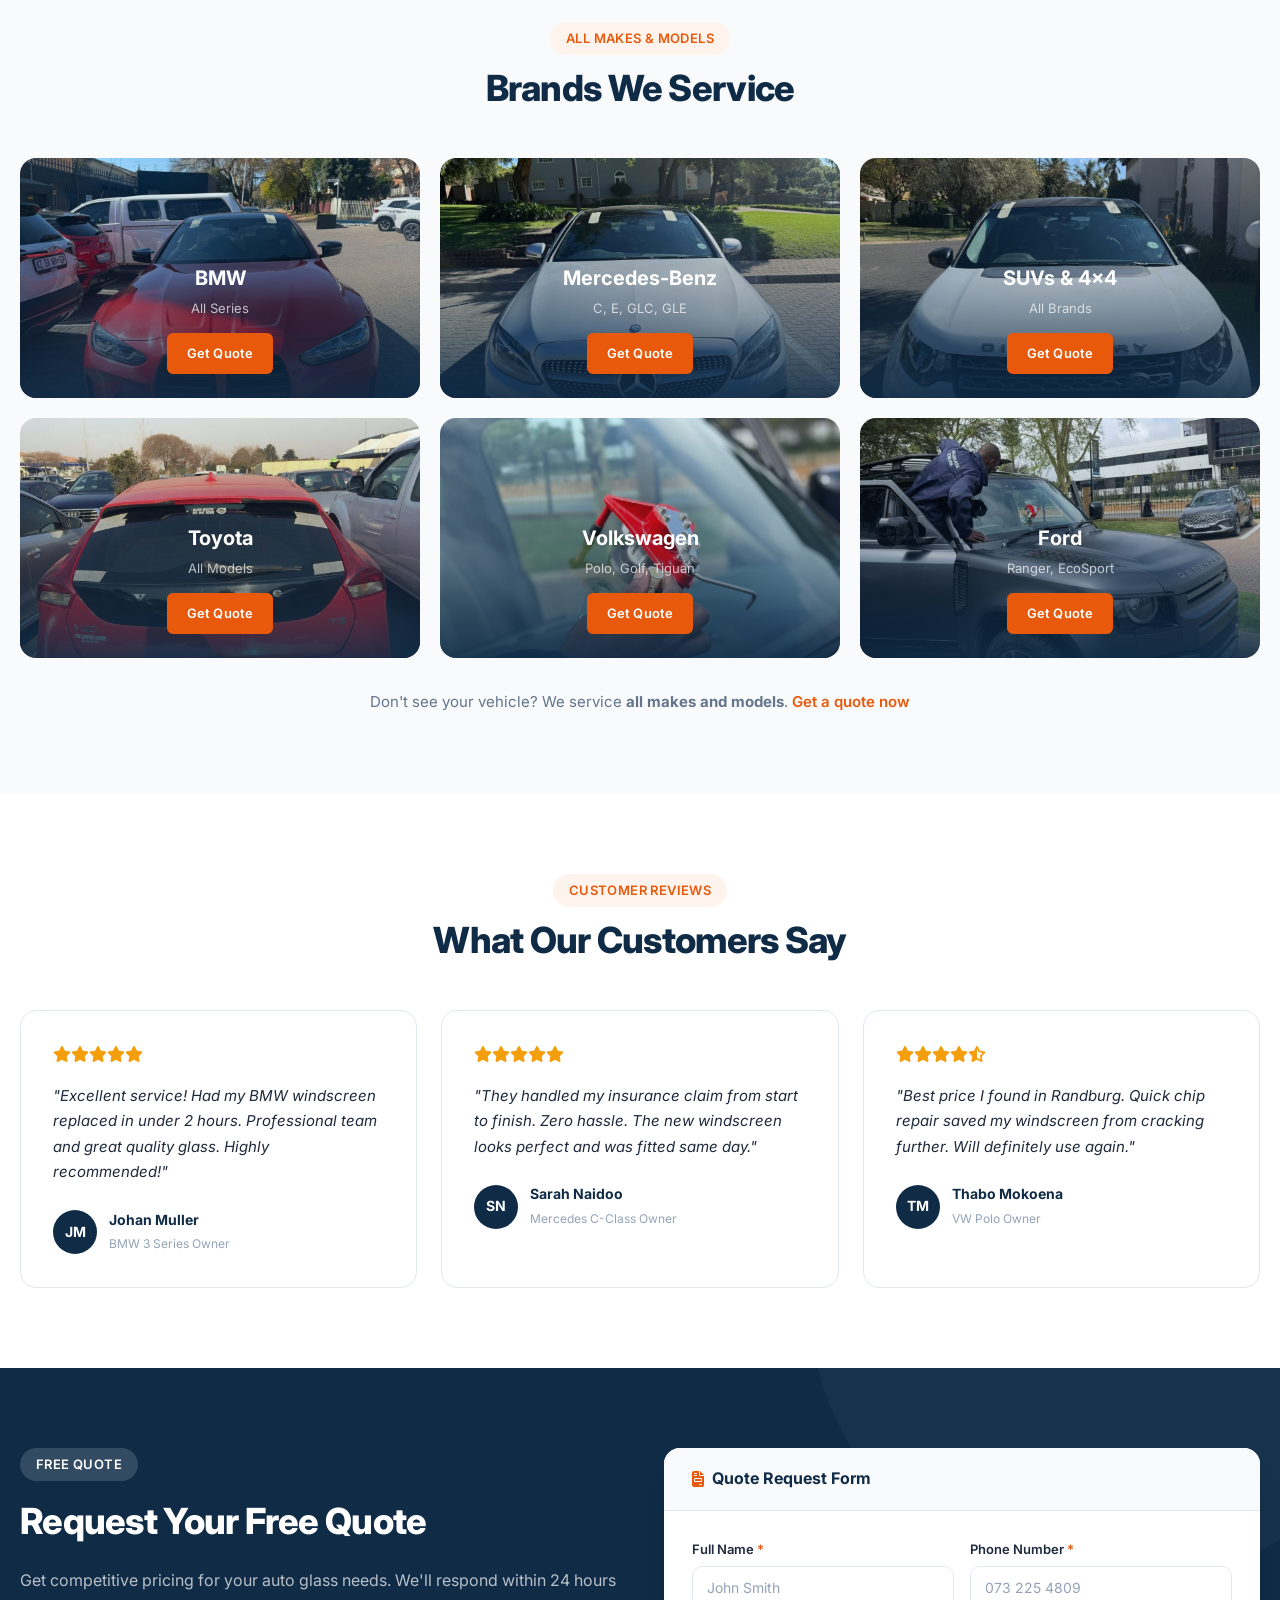
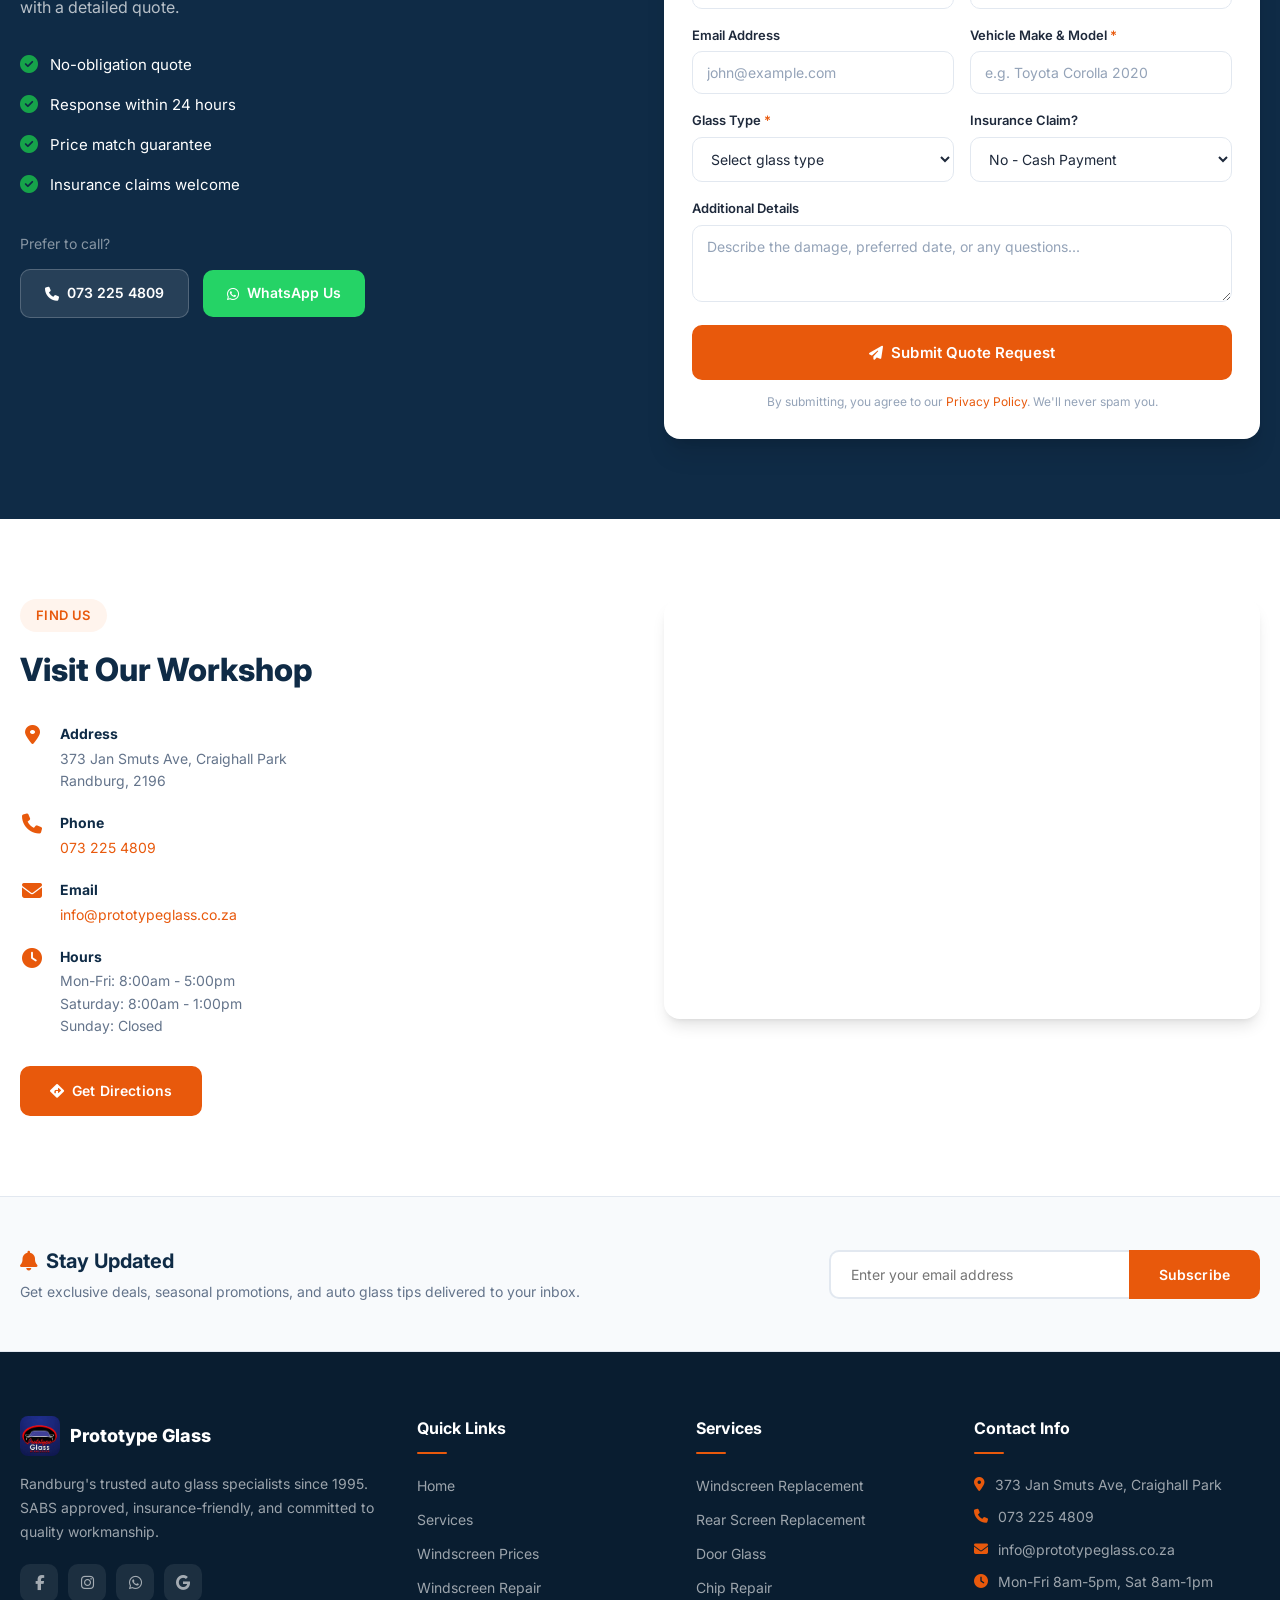
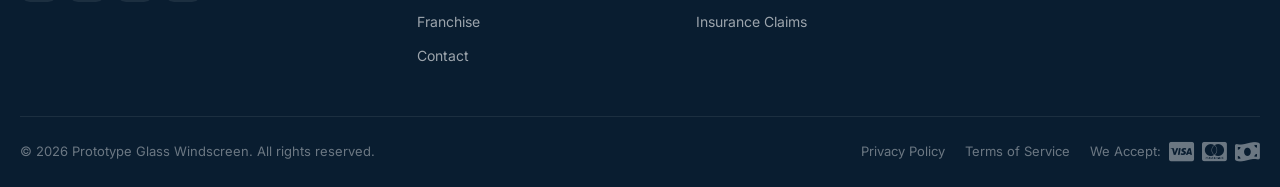
==== commit 7c684b2f: "commmit new look" ====
--- a/index.html
+++ b/index.html
@@ -66,6 +66,7 @@
                 </div>
 
                 <div class="nav-actions">
+                    <button class="nav-action-btn nav-account-btn" title="Account" id="accountToggleBtn"><i class="fas fa-user"></i><span>Account</span></button>
                     <button class="nav-action-btn nav-cart-btn" title="Cart" id="cartToggleBtn">
                         <i class="fas fa-shopping-cart"></i>
                         <span>Cart</span>
@@ -107,8 +108,26 @@
                             </div>
                         </div>
                     </li>
-                    <li><a href="about.html">About Us</a></li>
-                    <li><a href="gallery.html">Gallery</a></li>
+                    <li><a href="windscreen-prices.html">Windscreen Prices</a></li>
+                    <li><a href="windscreen-repair.html">Windscreen Repair</a></li>
+                    <li class="has-dropdown">
+                        <a href="#">Company <i class="fas fa-chevron-down"></i></a>
+                        <div class="company-dropdown">
+                            <a href="anti-smash-grab.html" class="company-drop-item">
+                                <i class="fas fa-hand-fist"></i>
+                                <div><strong>Anti-Smash & Grab</strong><span>Protect yourself and your property</span></div>
+                            </a>
+                            <a href="sell-your-glass.html" class="company-drop-item">
+                                <i class="fas fa-money-bill-transfer"></i>
+                                <div><strong>Sell Your Glass</strong><span>Make extra cash by selling your auto-glass</span></div>
+                            </a>
+                            <a href="about.html" class="company-drop-item">
+                                <i class="fas fa-circle-info"></i>
+                                <div><strong>About Us</strong><span>Get to know more about who we are</span></div>
+                            </a>
+                        </div>
+                    </li>
+                    <li><a href="franchise.html">Franchise</a></li>
                     <li><a href="contact.html">Contact</a></li>
                 </ul>
                 <div class="nav-menu-cta">
@@ -634,8 +653,9 @@
                     <ul>
                         <li><a href="index.html">Home</a></li>
                         <li><a href="services.html">Services</a></li>
-                        <li><a href="about.html">About Us</a></li>
-                        <li><a href="gallery.html">Gallery</a></li>
+                        <li><a href="windscreen-prices.html">Windscreen Prices</a></li>
+                        <li><a href="windscreen-repair.html">Windscreen Repair</a></li>
+                        <li><a href="franchise.html">Franchise</a></li>
                         <li><a href="contact.html">Contact</a></li>
                     </ul>
                 </div>
@@ -733,6 +753,43 @@
         <div id="chatbotFooter" class="chatbot-footer"></div>
     </div>
 
+    <!-- Account Modal -->
+    <div class="account-overlay" id="accountOverlay"></div>
+    <div class="account-modal" id="accountModal">
+        <div class="account-modal-header">
+            <h3 id="accountModalTitle"><i class="fas fa-user"></i> Sign In</h3>
+            <button class="account-modal-close" id="accountModalClose"><i class="fas fa-times"></i></button>
+        </div>
+        <div class="account-modal-body">
+            <form id="loginForm" class="account-form">
+                <div class="form-group"><label for="loginEmail">Email Address</label><input type="email" id="loginEmail" required placeholder="you@example.com"></div>
+                <div class="form-group"><label for="loginPassword">Password</label><input type="password" id="loginPassword" required placeholder="Your password" minlength="8"></div>
+                <button type="submit" class="btn btn-primary btn-block">Sign In</button>
+                <p class="account-switch">Don't have an account? <a href="#" id="showRegister">Create one</a></p>
+            </form>
+            <form id="registerForm" class="account-form" style="display:none;">
+                <div class="form-group"><label for="regName">Full Name</label><input type="text" id="regName" required placeholder="John Doe"></div>
+                <div class="form-group"><label for="regEmail">Email Address</label><input type="email" id="regEmail" required placeholder="you@example.com"></div>
+                <div class="form-group"><label for="regPhone">Phone Number</label><input type="tel" id="regPhone" required placeholder="073 225 4809"></div>
+                <div class="form-group"><label for="regPassword">Password</label><input type="password" id="regPassword" required placeholder="Min 8 characters" minlength="8"></div>
+                <div class="form-group"><label for="regConfirm">Confirm Password</label><input type="password" id="regConfirm" required placeholder="Repeat password" minlength="8"></div>
+                <button type="submit" class="btn btn-primary btn-block">Create Account</button>
+                <p class="account-switch">Already have an account? <a href="#" id="showLogin">Sign in</a></p>
+            </form>
+            <div id="accountLoggedIn" class="account-logged-in" style="display:none;">
+                <div class="account-avatar"><i class="fas fa-user-circle"></i></div>
+                <h4 id="accountUserName">Welcome back!</h4>
+                <p id="accountUserEmail"></p>
+                <div class="account-menu">
+                    <a href="#"><i class="fas fa-box"></i> My Orders</a>
+                    <a href="#"><i class="fas fa-heart"></i> Wishlist</a>
+                    <a href="#"><i class="fas fa-cog"></i> Settings</a>
+                </div>
+                <button class="btn btn-outline btn-block" id="accountLogout"><i class="fas fa-sign-out-alt"></i> Log Out</button>
+            </div>
+        </div>
+    </div>
+
     <script src="js/main.js"></script>
 </body>
 </html>
--- a/css/styles.css
+++ b/css/styles.css
@@ -801,6 +801,476 @@
     color: var(--accent);
 }
 
+/* Company Dropdown */
+.company-dropdown {
+    position: absolute;
+    top: 100%;
+    left: 0;
+    display: none;
+    flex-direction: column;
+    background: #fff;
+    border-radius: 0 0 var(--radius-lg) var(--radius-lg);
+    box-shadow: var(--shadow-xl);
+    min-width: 340px;
+    border: 1px solid var(--border);
+    border-top: 3px solid var(--accent);
+    z-index: 100;
+    overflow: hidden;
+}
+.has-dropdown:hover .company-dropdown {
+    display: flex;
+    animation: fadeDown 0.25s ease;
+}
+.company-drop-item {
+    display: flex;
+    align-items: center;
+    gap: 14px;
+    padding: 16px 20px;
+    color: var(--text);
+    transition: var(--transition);
+    border-bottom: 1px solid var(--border);
+}
+.company-drop-item:last-child { border-bottom: none; }
+.company-drop-item:hover {
+    background: var(--bg-light);
+    color: var(--accent);
+}
+.company-drop-item > i {
+    font-size: 22px;
+    color: var(--accent);
+    width: 28px;
+    text-align: center;
+    flex-shrink: 0;
+}
+.company-drop-item div { display: flex; flex-direction: column; }
+.company-drop-item strong {
+    font-size: 14px;
+    font-weight: 600;
+    line-height: 1.3;
+}
+.company-drop-item span {
+    font-size: 12px;
+    color: var(--text-light);
+    font-weight: 400;
+}
+
+/* Account Modal */
+.account-overlay {
+    position: fixed;
+    inset: 0;
+    background: rgba(0,0,0,0.5);
+    z-index: 1100;
+    opacity: 0;
+    visibility: hidden;
+    transition: var(--transition);
+}
+.account-overlay.open { opacity: 1; visibility: visible; }
+
+.account-modal {
+    position: fixed;
+    top: 0;
+    right: -420px;
+    width: 400px;
+    max-width: 100%;
+    height: 100vh;
+    background: #fff;
+    z-index: 1101;
+    transition: right 0.35s ease;
+    display: flex;
+    flex-direction: column;
+    box-shadow: var(--shadow-xl);
+}
+.account-modal.open { right: 0; }
+
+.account-modal-header {
+    display: flex;
+    align-items: center;
+    justify-content: space-between;
+    padding: 20px 24px;
+    border-bottom: 1px solid var(--border);
+    background: var(--primary);
+    color: #fff;
+}
+.account-modal-header h3 {
+    font-size: 18px;
+    font-weight: 600;
+    display: flex;
+    align-items: center;
+    gap: 10px;
+}
+.account-modal-close {
+    background: none;
+    border: none;
+    color: #fff;
+    font-size: 20px;
+    cursor: pointer;
+    padding: 4px;
+    opacity: 0.8;
+}
+.account-modal-close:hover { opacity: 1; }
+
+.account-modal-body {
+    padding: 24px;
+    overflow-y: auto;
+    flex: 1;
+}
+
+.account-form .form-group { margin-bottom: 16px; }
+.account-form label {
+    display: block;
+    font-size: 13px;
+    font-weight: 600;
+    color: var(--text);
+    margin-bottom: 6px;
+}
+.account-form input {
+    width: 100%;
+    padding: 12px 14px;
+    border: 1px solid var(--border);
+    border-radius: var(--radius);
+    font-size: 14px;
+    font-family: var(--font);
+    transition: var(--transition);
+}
+.account-form input:focus {
+    outline: none;
+    border-color: var(--accent);
+    box-shadow: 0 0 0 3px rgba(232,89,12,0.12);
+}
+.account-switch {
+    text-align: center;
+    margin-top: 16px;
+    font-size: 14px;
+    color: var(--text-light);
+}
+.account-switch a {
+    color: var(--accent);
+    font-weight: 600;
+}
+
+.account-logged-in {
+    text-align: center;
+    padding: 20px 0;
+}
+.account-avatar { font-size: 64px; color: var(--primary); margin-bottom: 12px; }
+.account-logged-in h4 {
+    font-size: 20px;
+    font-weight: 700;
+    color: var(--text);
+    margin-bottom: 4px;
+}
+.account-logged-in > p {
+    font-size: 14px;
+    color: var(--text-light);
+    margin-bottom: 24px;
+}
+.account-menu {
+    display: flex;
+    flex-direction: column;
+    gap: 0;
+    margin-bottom: 24px;
+    border: 1px solid var(--border);
+    border-radius: var(--radius);
+    overflow: hidden;
+}
+.account-menu a {
+    display: flex;
+    align-items: center;
+    gap: 12px;
+    padding: 14px 18px;
+    font-size: 14px;
+    font-weight: 500;
+    color: var(--text);
+    border-bottom: 1px solid var(--border);
+    transition: var(--transition);
+}
+.account-menu a:last-child { border-bottom: none; }
+.account-menu a:hover {
+    background: var(--bg-light);
+    color: var(--accent);
+}
+.account-menu a i { font-size: 16px; color: var(--accent); width: 20px; text-align: center; }
+.nav-account-btn {
+    background: none;
+    border: none;
+    cursor: pointer;
+    font-family: var(--font);
+}
+
+/* === Generic Section Spacing === */
+.section {
+    padding: 80px 0;
+}
+.section-alt {
+    background: var(--bg-light);
+}
+
+/* CTA Section */
+.cta-section {
+    background: var(--primary);
+    color: #fff;
+    text-align: center;
+}
+.cta-content h2 {
+    font-size: 32px;
+    font-weight: 800;
+    color: #fff;
+    margin-bottom: 12px;
+}
+.cta-content p {
+    font-size: 16px;
+    color: rgba(255,255,255,0.7);
+    margin-bottom: 28px;
+    max-width: 560px;
+    margin-left: auto;
+    margin-right: auto;
+}
+.cta-buttons {
+    display: flex;
+    gap: 14px;
+    justify-content: center;
+    flex-wrap: wrap;
+}
+
+/* Content Grid (About / Anti-Smash / Sell) */
+.content-grid {
+    display: grid;
+    grid-template-columns: 1fr 1fr;
+    gap: 48px;
+    align-items: center;
+}
+.content-text h2 {
+    font-size: 28px;
+    font-weight: 800;
+    color: var(--primary);
+    margin-bottom: 16px;
+}
+.content-text p {
+    font-size: 15px;
+    line-height: 1.7;
+    color: var(--text-light);
+    margin-bottom: 14px;
+}
+.highlight-box {
+    display: flex;
+    align-items: flex-start;
+    gap: 16px;
+    background: var(--bg-light);
+    border-left: 4px solid var(--accent);
+    padding: 20px;
+    border-radius: 0 var(--radius) var(--radius) 0;
+    margin-top: 20px;
+}
+.highlight-box > i { font-size: 24px; color: var(--accent); margin-top: 2px; flex-shrink: 0; }
+.highlight-box strong {
+    display: block;
+    font-size: 15px;
+    font-weight: 700;
+    color: var(--text);
+    margin-bottom: 4px;
+}
+.highlight-box p { margin-bottom: 0; font-size: 13px; }
+.content-image { width: 100%; }
+.placeholder-img {
+    width: 100%;
+    height: 320px;
+    background: linear-gradient(135deg, var(--bg-light), #e2e8f0);
+    border-radius: var(--radius-lg);
+    display: flex;
+    flex-direction: column;
+    align-items: center;
+    justify-content: center;
+    gap: 12px;
+    color: var(--text-muted);
+}
+.placeholder-img i { font-size: 48px; opacity: 0.4; }
+.placeholder-img span { font-size: 14px; font-weight: 500; }
+
+/* Benefits Grid */
+.benefits-grid {
+    display: grid;
+    grid-template-columns: repeat(3, 1fr);
+    gap: 24px;
+}
+.benefit-card {
+    background: #fff;
+    border-radius: var(--radius-lg);
+    padding: 32px 24px;
+    text-align: center;
+    box-shadow: var(--shadow);
+    transition: var(--transition);
+}
+.benefit-card:hover {
+    transform: translateY(-4px);
+    box-shadow: var(--shadow-lg);
+}
+.benefit-icon {
+    width: 56px;
+    height: 56px;
+    margin: 0 auto 16px;
+    background: var(--accent-light);
+    border-radius: 50%;
+    display: flex;
+    align-items: center;
+    justify-content: center;
+}
+.benefit-icon i { font-size: 24px; color: var(--accent); }
+.benefit-card h3 {
+    font-size: 17px;
+    font-weight: 700;
+    color: var(--primary);
+    margin-bottom: 8px;
+}
+.benefit-card p {
+    font-size: 14px;
+    color: var(--text-light);
+    line-height: 1.6;
+}
+
+/* Pricing Cards (Anti-Smash) */
+.pricing-options {
+    display: grid;
+    grid-template-columns: repeat(3, 1fr);
+    gap: 24px;
+}
+.pricing-card {
+    background: #fff;
+    border-radius: var(--radius-lg);
+    padding: 32px 24px;
+    text-align: center;
+    border: 2px solid var(--border);
+    position: relative;
+    transition: var(--transition);
+}
+.pricing-card:hover { transform: translateY(-4px); box-shadow: var(--shadow-lg); }
+.pricing-card.featured {
+    border-color: var(--accent);
+    box-shadow: var(--shadow-lg);
+}
+.pricing-badge {
+    display: inline-block;
+    background: var(--accent);
+    color: #fff;
+    font-size: 11px;
+    font-weight: 700;
+    text-transform: uppercase;
+    padding: 4px 14px;
+    border-radius: 20px;
+    margin-bottom: 16px;
+}
+.pricing-card h3 {
+    font-size: 20px;
+    font-weight: 800;
+    color: var(--primary);
+    margin-bottom: 8px;
+}
+.pricing-price {
+    font-size: 28px;
+    font-weight: 800;
+    color: var(--accent);
+    margin-bottom: 20px;
+}
+.pricing-features {
+    list-style: none;
+    text-align: left;
+    margin-bottom: 24px;
+}
+.pricing-features li {
+    padding: 8px 0;
+    font-size: 14px;
+    color: var(--text-light);
+    border-bottom: 1px solid var(--border);
+    display: flex;
+    align-items: center;
+    gap: 8px;
+}
+.pricing-features li:last-child { border-bottom: none; }
+.pricing-features i { color: var(--success); font-size: 12px; }
+
+/* Steps Grid */
+.steps-grid {
+    display: grid;
+    grid-template-columns: repeat(4, 1fr);
+    gap: 24px;
+}
+.step-card {
+    text-align: center;
+    padding: 24px;
+}
+.step-number {
+    width: 48px;
+    height: 48px;
+    border-radius: 50%;
+    background: var(--accent);
+    color: #fff;
+    font-size: 20px;
+    font-weight: 800;
+    display: flex;
+    align-items: center;
+    justify-content: center;
+    margin: 0 auto 16px;
+}
+.step-card h3 {
+    font-size: 16px;
+    font-weight: 700;
+    color: var(--primary);
+    margin-bottom: 8px;
+}
+.step-card p {
+    font-size: 14px;
+    color: var(--text-light);
+    line-height: 1.6;
+}
+
+/* Stats Grid (About) */
+.stats-grid {
+    display: grid;
+    grid-template-columns: repeat(4, 1fr);
+    gap: 24px;
+}
+.stat-card {
+    text-align: center;
+    padding: 32px 16px;
+    background: #fff;
+    border-radius: var(--radius-lg);
+    box-shadow: var(--shadow);
+}
+.stat-number {
+    font-size: 36px;
+    font-weight: 800;
+    color: var(--accent);
+    margin-bottom: 4px;
+}
+.stat-label {
+    font-size: 14px;
+    font-weight: 600;
+    color: var(--text-light);
+    text-transform: uppercase;
+    letter-spacing: 0.03em;
+}
+
+/* About Details List */
+.about-details {
+    list-style: none;
+    margin: 16px 0 24px;
+}
+.about-details li {
+    display: flex;
+    align-items: center;
+    gap: 10px;
+    padding: 10px 0;
+    font-size: 15px;
+    color: var(--text);
+    border-bottom: 1px solid var(--border);
+}
+.about-details li i { color: var(--accent); width: 18px; text-align: center; }
+
+/* Form Container */
+.form-container {
+    max-width: 720px;
+    margin: 0 auto;
+}
+
 /* ============================================
    HERO
    ============================================ */
@@ -2028,6 +2498,135 @@
 .fade-in.visible {
     opacity: 1;
     transform: translateY(0);
+}
+
+/* ============================================
+   FRANCHISE PAGE
+   ============================================ */
+.franchise-why {
+    padding: 80px 0;
+    background: var(--bg-light);
+}
+
+.franchise-reasons {
+    display: grid;
+    grid-template-columns: repeat(2, 1fr);
+    gap: 20px;
+    max-width: 900px;
+    margin: 0 auto;
+}
+
+.franchise-reason {
+    display: flex;
+    align-items: flex-start;
+    gap: 16px;
+    background: var(--bg);
+    padding: 24px;
+    border-radius: var(--radius-lg);
+    border: 1px solid var(--border-light);
+    transition: var(--transition);
+}
+
+.franchise-reason:hover {
+    box-shadow: var(--shadow-md);
+    border-color: var(--border);
+}
+
+.franchise-reason-number {
+    width: 44px;
+    height: 44px;
+    min-width: 44px;
+    border-radius: 50%;
+    background: var(--primary);
+    color: #fff;
+    display: flex;
+    align-items: center;
+    justify-content: center;
+    font-weight: 800;
+    font-size: 14px;
+}
+
+.franchise-reason h3 {
+    font-size: 16px;
+    font-weight: 700;
+    margin-bottom: 6px;
+    color: var(--text);
+}
+
+.franchise-reason p {
+    font-size: 13px;
+    color: var(--text-light);
+    line-height: 1.6;
+}
+
+.franchise-steps {
+    padding: 80px 0;
+}
+
+.franchise-steps-grid {
+    display: grid;
+    grid-template-columns: repeat(5, 1fr);
+    gap: 20px;
+}
+
+.franchise-step {
+    text-align: center;
+    padding: 28px 16px;
+    position: relative;
+}
+
+.franchise-step::after {
+    content: '';
+    position: absolute;
+    top: 38px;
+    right: -14px;
+    width: 28px;
+    height: 2px;
+    background: var(--border);
+}
+
+.franchise-step:last-child::after {
+    display: none;
+}
+
+.franchise-step-icon {
+    width: 56px;
+    height: 56px;
+    border-radius: 50%;
+    background: var(--accent-light);
+    color: var(--accent);
+    display: flex;
+    align-items: center;
+    justify-content: center;
+    font-size: 22px;
+    margin: 0 auto 16px;
+}
+
+.franchise-step h3 {
+    font-size: 15px;
+    font-weight: 700;
+    margin-bottom: 8px;
+    color: var(--text);
+}
+
+.franchise-step p {
+    font-size: 13px;
+    color: var(--text-light);
+    line-height: 1.5;
+}
+
+@media (max-width: 768px) {
+    .franchise-reasons {
+        grid-template-columns: 1fr;
+    }
+    .franchise-steps-grid {
+        grid-template-columns: 1fr;
+        max-width: 360px;
+        margin: 0 auto;
+    }
+    .franchise-step::after {
+        display: none;
+    }
 }
 
 /* ============================================
@@ -2666,6 +3265,422 @@
 }
 
 /* ============================================
+   SHOP CATALOG - Windscreen Prices Page
+   ============================================ */
+.shop-section { padding: 40px 0 80px; }
+
+.shop-layout {
+    display: grid;
+    grid-template-columns: 280px 1fr;
+    gap: 32px;
+    align-items: start;
+}
+
+.shop-sidebar {
+    background: var(--bg-light);
+    border-radius: var(--radius-lg);
+    padding: 24px;
+    border: 1px solid var(--border);
+    position: sticky;
+    top: 100px;
+}
+
+.shop-sidebar-close {
+    display: none;
+    position: absolute;
+    top: 12px;
+    right: 12px;
+    background: none;
+    border: none;
+    font-size: 20px;
+    cursor: pointer;
+    color: var(--text-light);
+}
+
+.sidebar-block { margin-bottom: 24px; }
+
+.sidebar-label {
+    display: block;
+    font-size: 16px;
+    font-weight: 700;
+    color: var(--primary);
+    margin-bottom: 12px;
+}
+
+.sidebar-search {
+    width: 100%;
+    padding: 10px 14px;
+    border: 2px solid var(--border);
+    border-radius: var(--radius);
+    font-size: 14px;
+    font-family: inherit;
+    background: #fff;
+    transition: var(--transition);
+}
+
+.sidebar-search:focus { outline: none; border-color: var(--accent); }
+
+.price-range-wrap {
+    position: relative;
+    height: 36px;
+    margin-bottom: 8px;
+}
+
+.price-slider {
+    -webkit-appearance: none;
+    appearance: none;
+    width: 100%;
+    height: 6px;
+    background: var(--border);
+    border-radius: 3px;
+    position: absolute;
+    top: 14px;
+    pointer-events: none;
+}
+
+.price-slider::-webkit-slider-thumb {
+    -webkit-appearance: none;
+    appearance: none;
+    width: 20px;
+    height: 20px;
+    border-radius: 50%;
+    background: var(--accent);
+    cursor: pointer;
+    pointer-events: all;
+    border: 3px solid #fff;
+    box-shadow: var(--shadow-sm);
+}
+
+.price-slider::-moz-range-thumb {
+    width: 20px;
+    height: 20px;
+    border-radius: 50%;
+    background: var(--accent);
+    cursor: pointer;
+    pointer-events: all;
+    border: 3px solid #fff;
+    box-shadow: var(--shadow-sm);
+}
+
+.price-range-values {
+    display: flex;
+    justify-content: space-between;
+    font-size: 13px;
+    color: var(--text-light);
+}
+
+.price-range-values strong { color: var(--primary); font-weight: 700; }
+
+.sidebar-checks { display: flex; flex-direction: column; gap: 6px; }
+
+.sidebar-checks-scroll {
+    max-height: 260px;
+    overflow-y: auto;
+    padding-right: 6px;
+}
+
+.sidebar-checks-scroll::-webkit-scrollbar { width: 5px; }
+.sidebar-checks-scroll::-webkit-scrollbar-track { background: transparent; }
+.sidebar-checks-scroll::-webkit-scrollbar-thumb { background: var(--border); border-radius: 3px; }
+
+.sidebar-check {
+    display: flex;
+    align-items: center;
+    gap: 8px;
+    font-size: 14px;
+    color: var(--text);
+    cursor: pointer;
+    padding: 4px 0;
+}
+
+.sidebar-check input[type="checkbox"] {
+    width: 16px;
+    height: 16px;
+    accent-color: var(--accent);
+    cursor: pointer;
+    flex-shrink: 0;
+}
+
+.sidebar-reset { margin-top: 8px; }
+
+.shop-toolbar {
+    display: flex;
+    align-items: center;
+    gap: 16px;
+    margin-bottom: 24px;
+    flex-wrap: wrap;
+}
+
+.shop-filter-toggle {
+    display: none;
+    align-items: center;
+    gap: 6px;
+    padding: 8px 16px;
+    border: 1px solid var(--border);
+    border-radius: var(--radius);
+    background: #fff;
+    font-size: 14px;
+    font-weight: 600;
+    cursor: pointer;
+    color: var(--primary);
+}
+
+.shop-result-count { font-size: 14px; color: var(--text-light); flex: 1; }
+
+.shop-sort {
+    padding: 8px 14px;
+    border: 1px solid var(--border);
+    border-radius: var(--radius);
+    font-size: 14px;
+    font-family: inherit;
+    background: #fff;
+    color: var(--text);
+    cursor: pointer;
+}
+
+.shop-grid {
+    display: grid;
+    grid-template-columns: repeat(4, 1fr);
+    gap: 20px;
+}
+
+.product-card {
+    background: #fff;
+    border-radius: var(--radius-lg);
+    border: 1px solid var(--border);
+    overflow: hidden;
+    transition: var(--transition);
+    display: flex;
+    flex-direction: column;
+}
+
+.product-card:hover {
+    transform: translateY(-4px);
+    box-shadow: var(--shadow-lg);
+}
+
+.product-card-img {
+    width: 100%;
+    aspect-ratio: 4/3;
+    background: var(--bg-light);
+    display: flex;
+    align-items: center;
+    justify-content: center;
+    overflow: hidden;
+    padding: 16px;
+}
+
+.product-card-img img { max-width: 100%; max-height: 100%; object-fit: contain; }
+
+.product-card-img .product-placeholder { font-size: 48px; color: var(--border); }
+
+.product-card-body {
+    padding: 16px;
+    flex: 1;
+    display: flex;
+    flex-direction: column;
+}
+
+.product-card-brand {
+    font-size: 12px;
+    color: var(--text-light);
+    text-transform: uppercase;
+    letter-spacing: 0.5px;
+    margin-bottom: 4px;
+}
+
+.product-card-title {
+    font-size: 14px;
+    font-weight: 700;
+    color: var(--primary);
+    line-height: 1.4;
+    margin-bottom: 8px;
+    flex: 1;
+}
+
+.product-card-price {
+    font-size: 18px;
+    font-weight: 800;
+    color: var(--accent);
+    margin-bottom: 12px;
+}
+
+.product-card .btn-add-cart {
+    display: flex;
+    align-items: center;
+    justify-content: center;
+    gap: 8px;
+    width: 100%;
+    padding: 10px 16px;
+    border: none;
+    border-radius: var(--radius);
+    background: var(--primary);
+    color: #fff;
+    font-size: 14px;
+    font-weight: 600;
+    font-family: inherit;
+    cursor: pointer;
+    transition: var(--transition);
+}
+
+.product-card .btn-add-cart:hover { background: var(--primary-light); }
+.product-card .btn-add-cart.added { background: var(--success); pointer-events: none; }
+
+.shop-pagination {
+    display: flex;
+    align-items: center;
+    justify-content: center;
+    gap: 6px;
+    margin-top: 32px;
+}
+
+.shop-pagination button {
+    min-width: 36px;
+    height: 36px;
+    border: 1px solid var(--border);
+    border-radius: var(--radius);
+    background: #fff;
+    color: var(--text);
+    font-size: 14px;
+    font-weight: 600;
+    cursor: pointer;
+    transition: var(--transition);
+}
+
+.shop-pagination button:hover { border-color: var(--accent); color: var(--accent); }
+.shop-pagination button.active { background: var(--accent); color: #fff; border-color: var(--accent); }
+
+.btn-block { display: flex; width: 100%; justify-content: center; text-align: center; }
+
+@media (max-width: 1024px) {
+    .shop-grid { grid-template-columns: repeat(3, 1fr); }
+}
+
+@media (max-width: 768px) {
+    .shop-layout { grid-template-columns: 1fr; }
+    .shop-sidebar {
+        display: none;
+        position: fixed;
+        top: 0; left: 0; right: 0; bottom: 0;
+        z-index: 1100;
+        border-radius: 0;
+        overflow-y: auto;
+        padding: 60px 24px 24px;
+    }
+    .shop-sidebar.open { display: block; }
+    .shop-sidebar-close { display: block; }
+    .shop-filter-toggle { display: flex; }
+    .shop-grid { grid-template-columns: repeat(2, 1fr); }
+}
+
+@media (max-width: 480px) {
+    .shop-grid { grid-template-columns: 1fr; }
+}
+
+/* ============================================
+   REPAIR GUIDE - Repair vs Replace
+   ============================================ */
+.repair-guide { padding: 80px 0; background: var(--gray-50); }
+
+.repair-comparison {
+    display: flex;
+    align-items: stretch;
+    justify-content: center;
+    gap: 24px;
+    max-width: 900px;
+    margin: 0 auto;
+    flex-wrap: wrap;
+}
+
+.repair-comparison-card {
+    flex: 1;
+    min-width: 280px;
+    background: #fff;
+    border-radius: var(--radius-lg);
+    padding: 40px 28px 32px;
+    text-align: center;
+    border: 2px solid var(--gray-200);
+    transition: var(--transition);
+}
+
+.repair-comparison-card:hover {
+    transform: translateY(-4px);
+    box-shadow: var(--shadow-lg);
+}
+
+.repair-card { border-color: var(--success); }
+.replace-card { border-color: var(--accent); }
+
+.repair-comparison-icon {
+    width: 64px;
+    height: 64px;
+    border-radius: 50%;
+    display: flex;
+    align-items: center;
+    justify-content: center;
+    margin: 0 auto 16px;
+    font-size: 24px;
+}
+
+.repair-card .repair-comparison-icon { background: rgba(16,185,129,0.1); color: var(--success); }
+.replace-card .repair-comparison-icon { background: rgba(232,89,12,0.1); color: var(--accent); }
+
+.repair-comparison-card h3 {
+    font-size: 22px;
+    font-weight: 700;
+    color: var(--primary);
+    margin-bottom: 16px;
+}
+
+.repair-comparison-card ul {
+    list-style: none;
+    padding: 0;
+    margin: 0 0 20px;
+    text-align: left;
+}
+
+.repair-comparison-card ul li {
+    padding: 6px 0;
+    font-size: 14px;
+    color: var(--gray-600);
+    display: flex;
+    align-items: center;
+    gap: 10px;
+}
+
+.repair-card ul li i { color: var(--success); }
+.replace-card ul li i { color: var(--accent); }
+
+.repair-comparison-price {
+    padding: 12px 0;
+    margin-bottom: 16px;
+}
+
+.repair-comparison-price span {
+    display: block;
+    font-size: 12px;
+    color: var(--gray-500);
+    text-transform: uppercase;
+    letter-spacing: 1px;
+}
+
+.repair-comparison-price strong {
+    font-size: 32px;
+    font-weight: 800;
+    color: var(--primary);
+}
+
+.repair-comparison-vs {
+    display: flex;
+    align-items: center;
+    justify-content: center;
+    font-size: 20px;
+    font-weight: 800;
+    color: var(--gray-400);
+    flex-shrink: 0;
+}
+
+/* ============================================
    CHATBOT - Lead Pre-Qualification
    ============================================ */
 .chatbot-toggle {
@@ -2895,3 +3910,48 @@
         left: 16px;
     }
 }
+
+/* ============================================
+   RESPONSIVE — New Pages & Account
+   ============================================ */
+@media (max-width: 1024px) {
+    .benefits-grid { grid-template-columns: repeat(2, 1fr); }
+    .pricing-options { grid-template-columns: repeat(2, 1fr); }
+    .steps-grid { grid-template-columns: repeat(2, 1fr); }
+    .stats-grid { grid-template-columns: repeat(2, 1fr); }
+}
+
+@media (max-width: 768px) {
+    .section { padding: 60px 0; }
+    .cta-content h2 { font-size: 24px; }
+    .cta-buttons { flex-direction: column; align-items: center; }
+    .cta-buttons .btn { width: 100%; }
+    .content-grid { grid-template-columns: 1fr; gap: 32px; }
+    .content-image { order: -1; }
+    .benefits-grid { grid-template-columns: 1fr; }
+    .pricing-options { grid-template-columns: 1fr; max-width: 400px; margin: 0 auto; }
+    .steps-grid { grid-template-columns: 1fr 1fr; }
+    .stats-grid { grid-template-columns: 1fr 1fr; }
+    .company-dropdown {
+        position: static;
+        display: none;
+        min-width: 100%;
+        box-shadow: none;
+        border: none;
+        border-top: none;
+        background: var(--bg-light);
+        border-radius: 0;
+    }
+    .has-dropdown.open .company-dropdown { display: flex; }
+    .company-drop-item { padding: 12px 20px 12px 32px; }
+    .account-modal { width: 100%; right: -100%; }
+}
+
+@media (max-width: 480px) {
+    .steps-grid { grid-template-columns: 1fr; }
+    .stats-grid { grid-template-columns: 1fr 1fr; gap: 12px; }
+    .stat-card { padding: 20px 12px; }
+    .stat-number { font-size: 28px; }
+    .content-text h2 { font-size: 22px; }
+    .placeholder-img { height: 220px; }
+}
